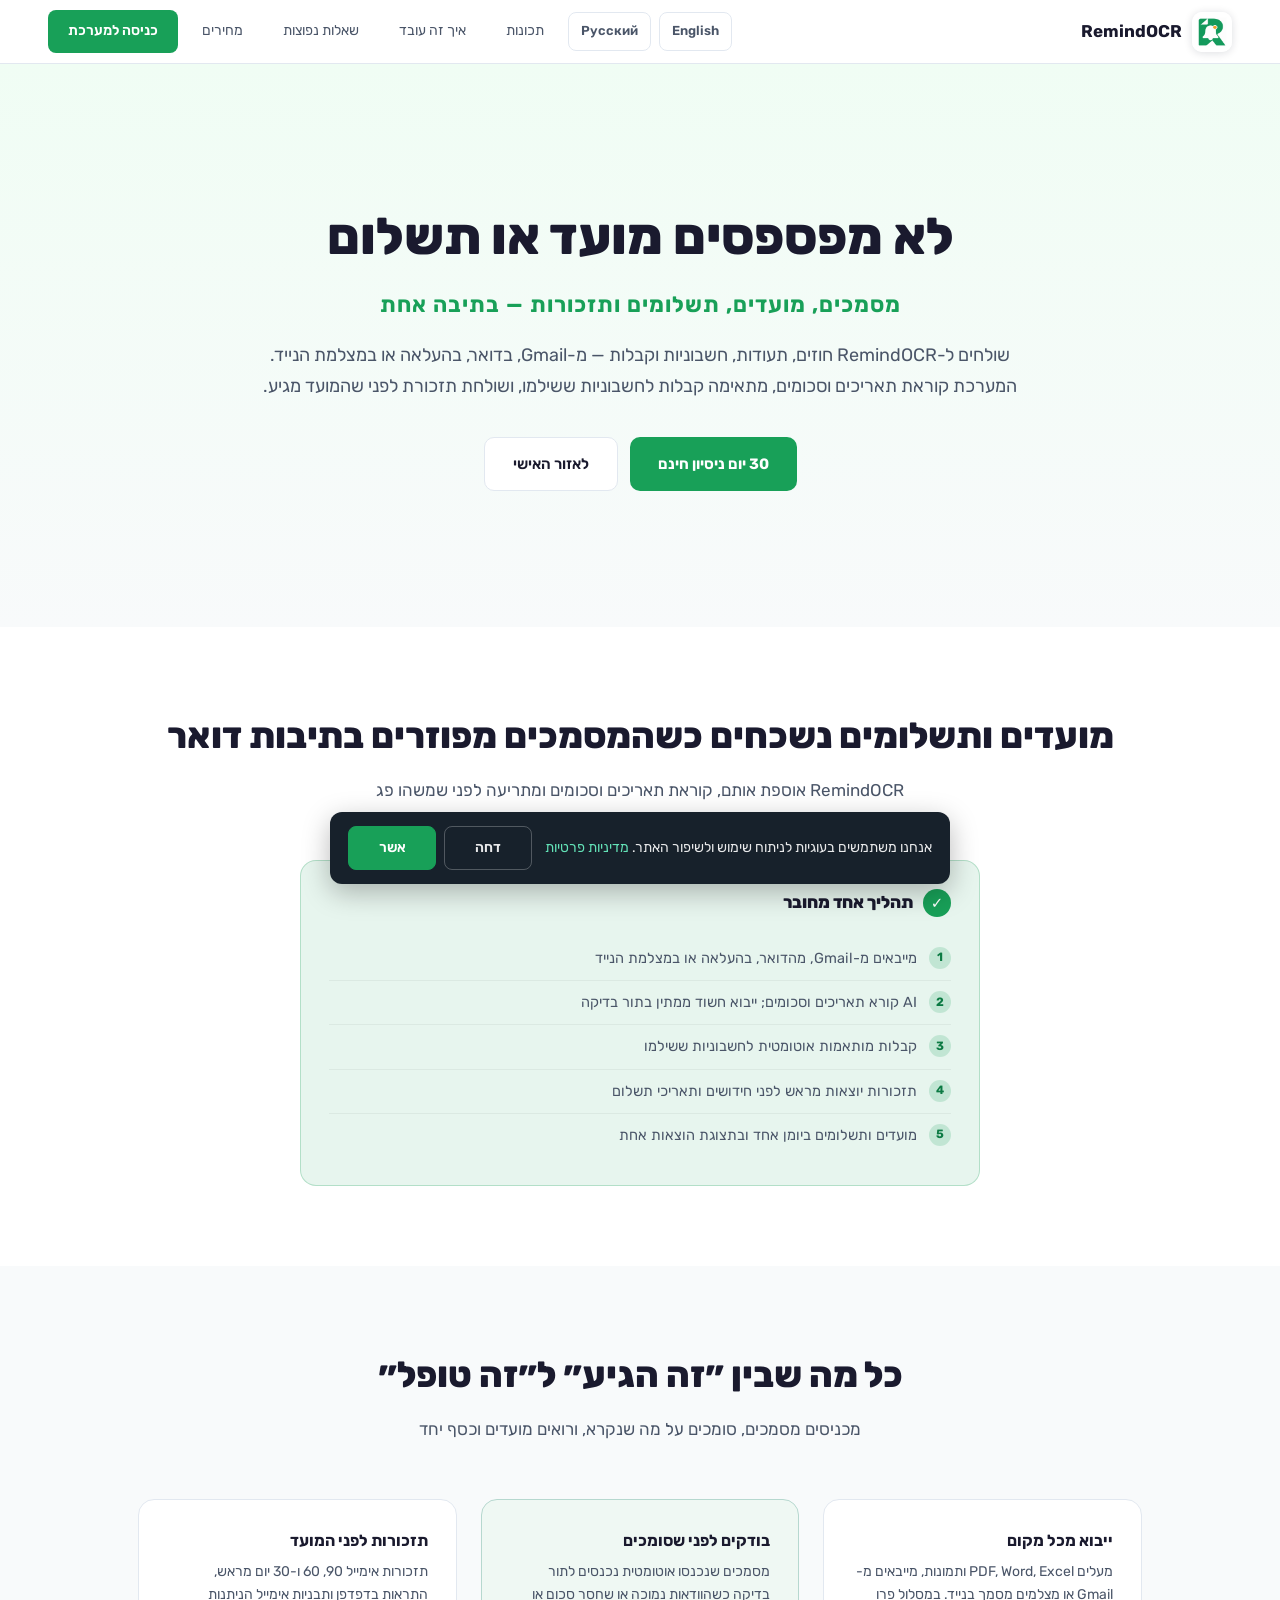
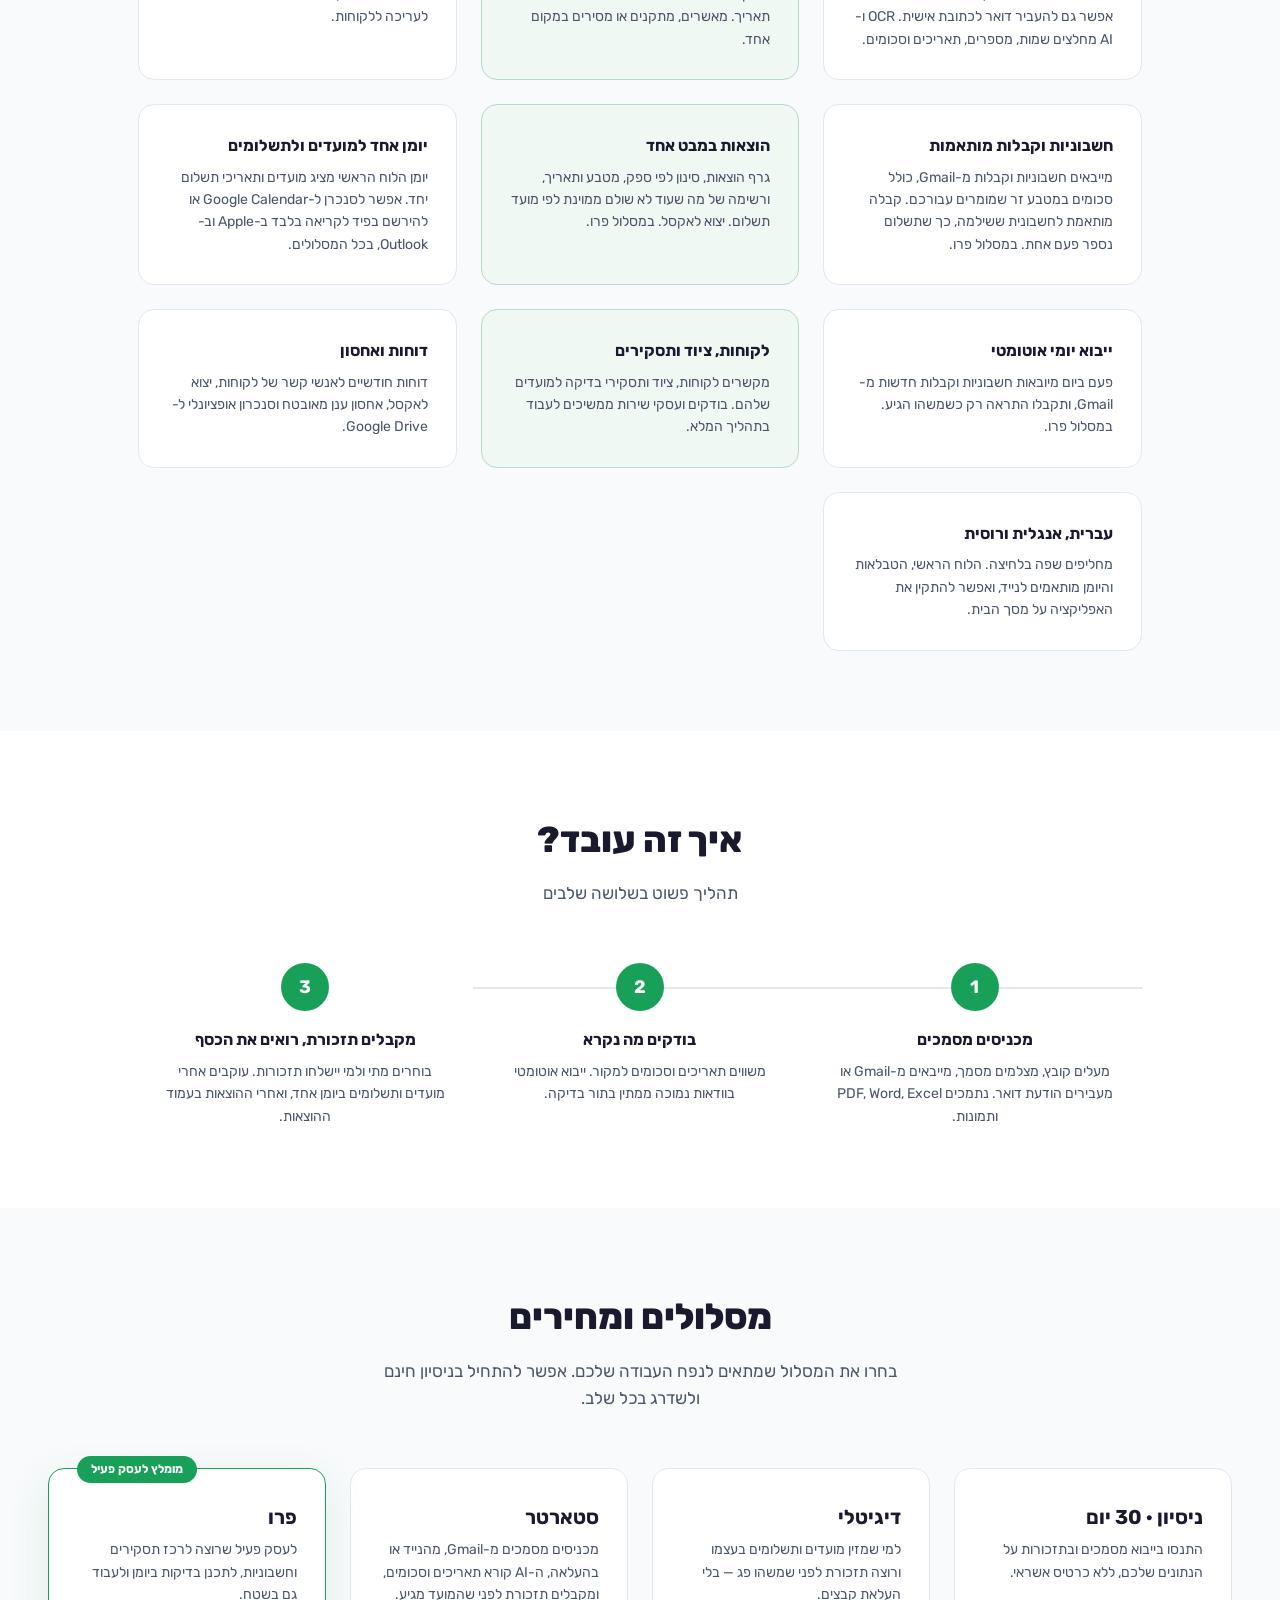
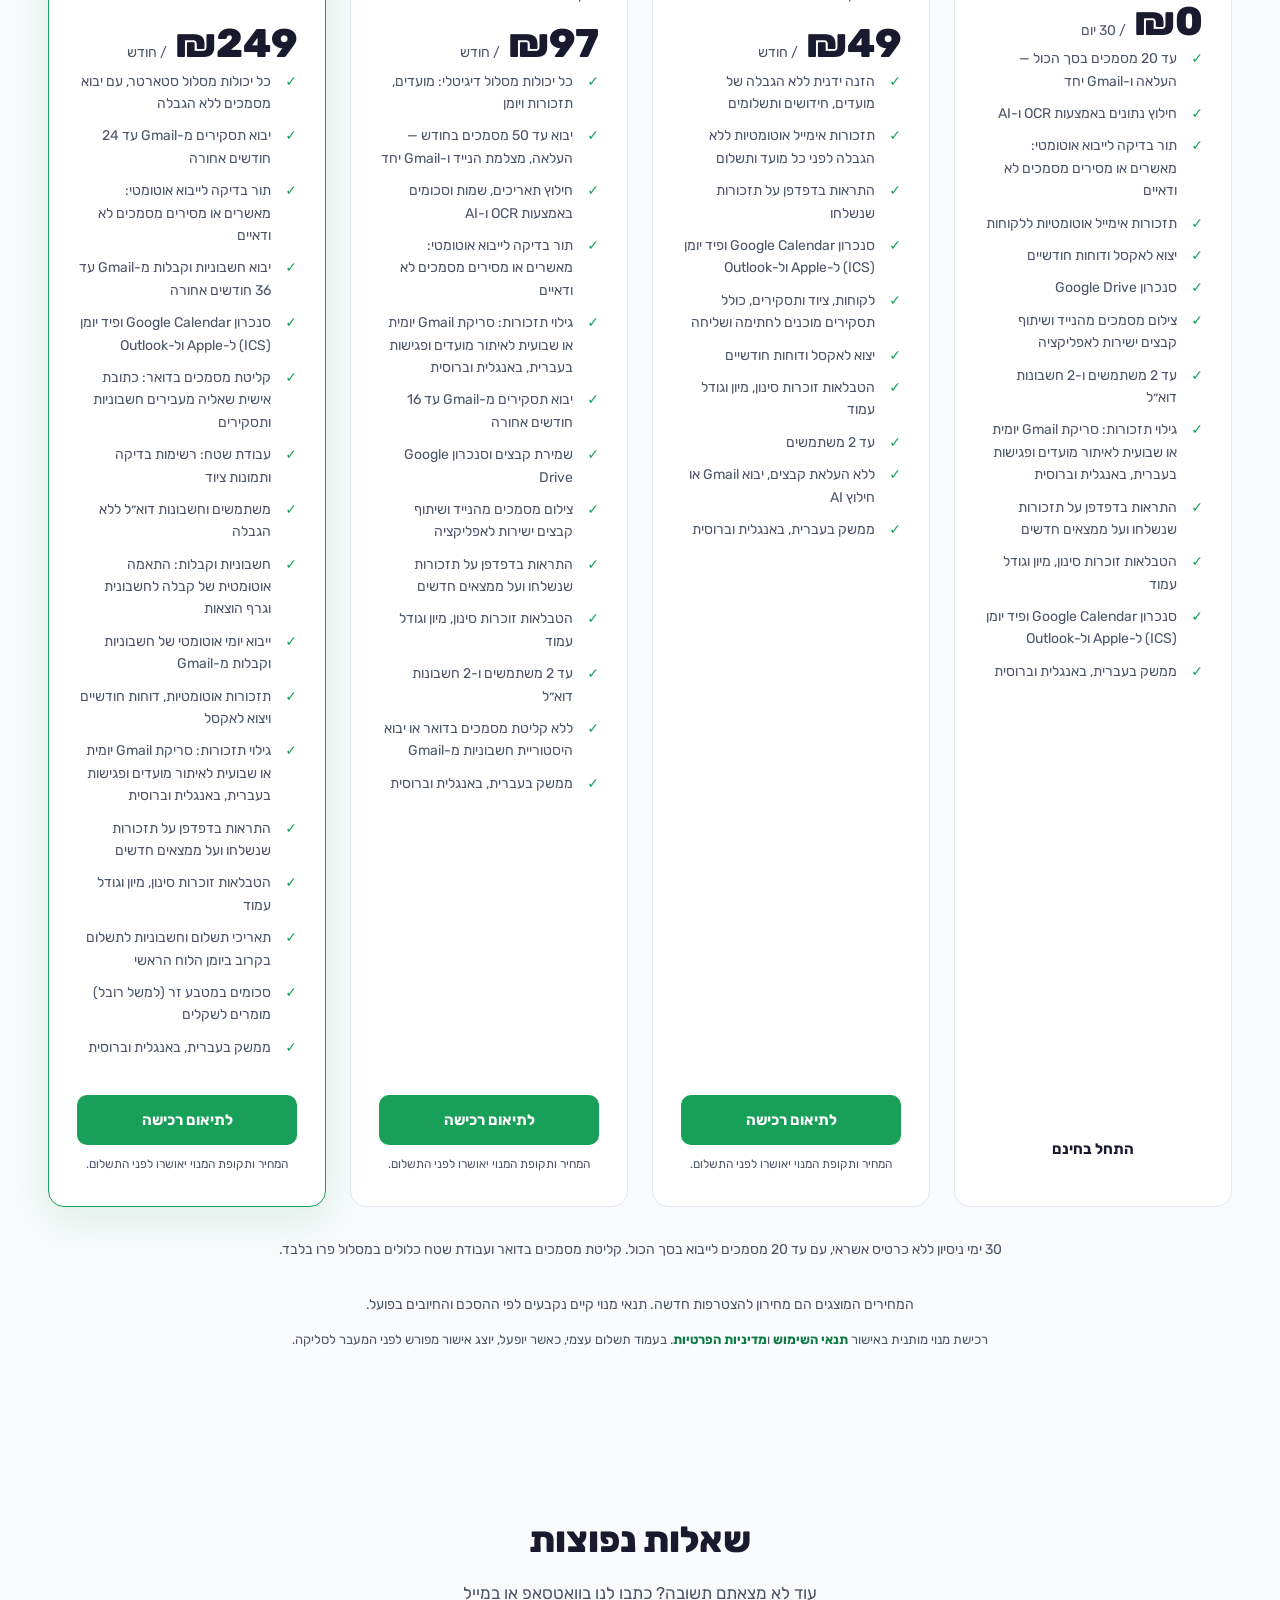
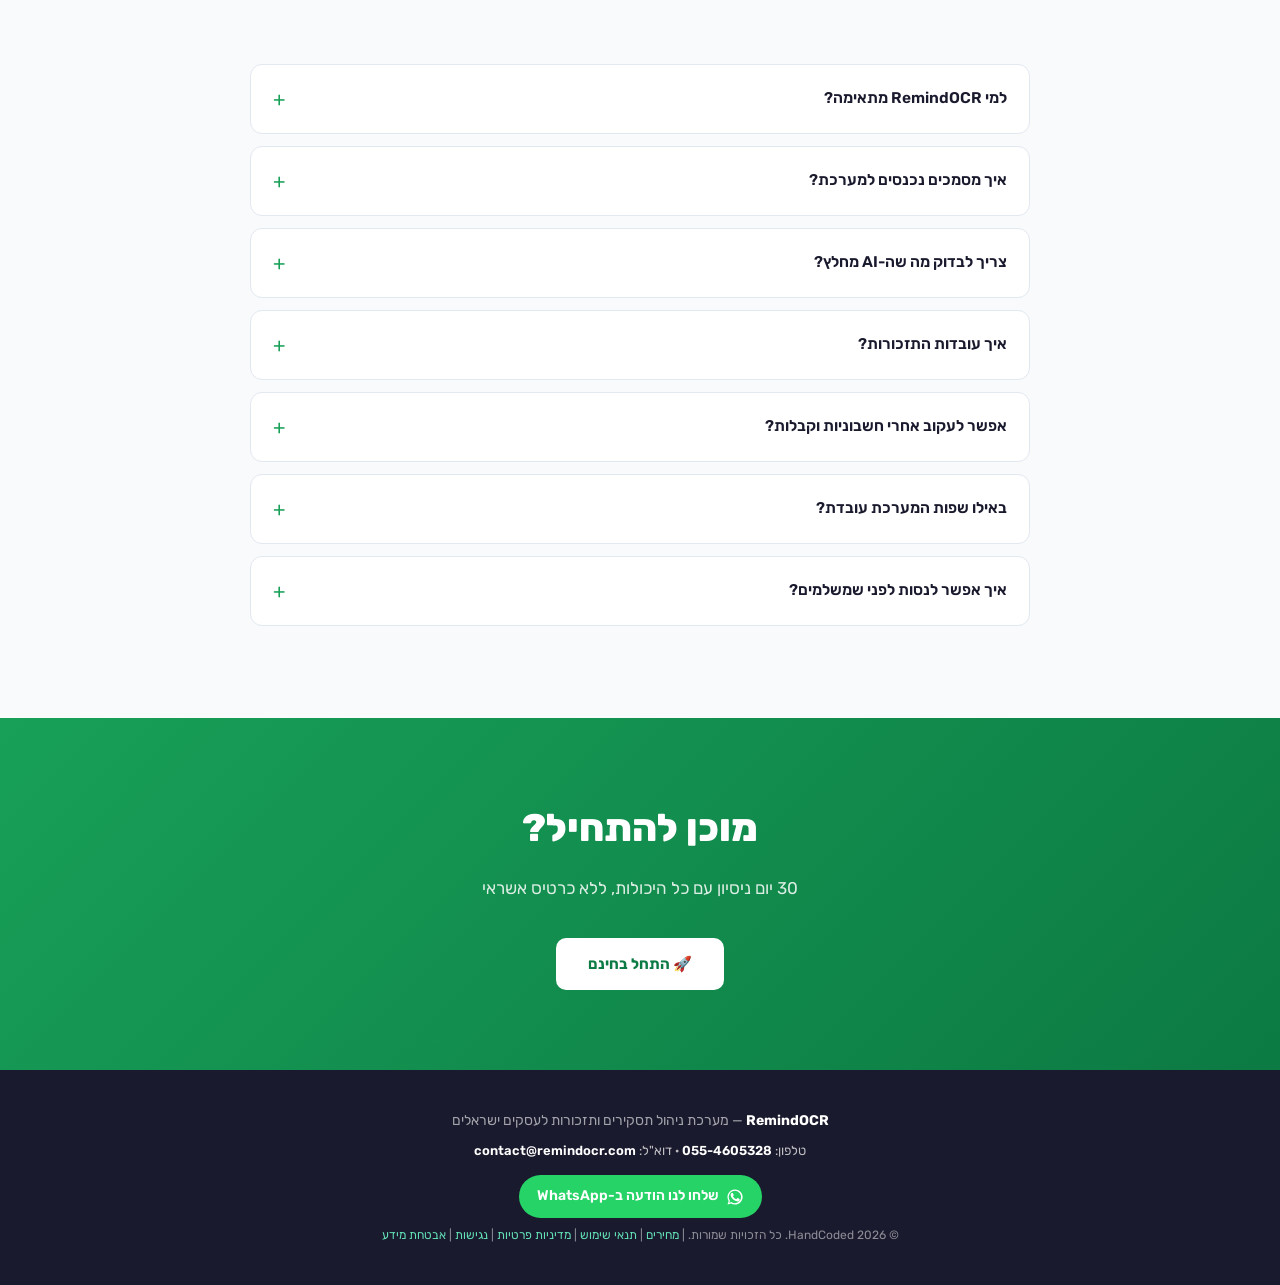
==== index.html @ e2f776ff "Sync pricing catalog and update Digital/Starter tier copy Co-Authored-By: Claude Sonnet 4.6 <noreply" ====
<!DOCTYPE html>
<html lang="he" dir="rtl">
<head>
  <!-- Google tag (gtag.js) — skipped on localhost/local previews -->
  <script>
    if (!["localhost", "127.0.0.1"].includes(window.location.hostname)) {
      var gaScript = document.createElement("script");
      gaScript.async = true;
      gaScript.src = "https://www.googletagmanager.com/gtag/js?id=G-CV5TGV9V2X";
      document.head.appendChild(gaScript);

      window.dataLayer = window.dataLayer || [];
      function gtag(){dataLayer.push(arguments);}
      // Consent Mode v2: deny until the visitor chooses. wait_for_update holds the
      // first hits briefly so a stored "granted" is applied before anything sends.
      gtag('consent', 'default', {
        'ad_user_data': 'denied',
        'ad_personalization': 'denied',
        'ad_storage': 'denied',
        'analytics_storage': 'denied',
        'wait_for_update': 500
      });
      try {
        if (localStorage.getItem('ga_consent') === 'granted') {
          gtag('consent', 'update', {
            'ad_user_data': 'granted',
            'ad_personalization': 'granted',
            'ad_storage': 'granted',
            'analytics_storage': 'granted'
          });
        }
      } catch (e) {}
      gtag('js', new Date());
      gtag('config', 'G-CV5TGV9V2X');
    }
  </script>

  <meta charset="UTF-8" />
  <meta name="viewport" content="width=device-width, initial-scale=1.0" />
  <title>לא מפספסים מועד או תשלום | RemindOCR</title>
  <meta name="description" content="חוזים, תעודות, חשבוניות וקבלות בתיבה אחת. RemindOCR קוראת תאריכים וסכומים, מתאימה קבלות לחשבוניות ושולחת תזכורת לפני שמשהו פג. 30 יום ניסיון חינם." />
  <link rel="canonical" href="https://remindocr.com/" />
  <link rel="alternate" hreflang="he" href="https://remindocr.com/" />
  <link rel="alternate" hreflang="en" href="https://remindocr.com/en" />
  <link rel="alternate" hreflang="ru" href="https://remindocr.com/ru" />
  <link rel="alternate" hreflang="x-default" href="https://remindocr.com/" />
  <meta property="og:locale:alternate" content="en_US" />
  <meta name="theme-color" content="#18a058" />
  <!-- Same icon set the app serves, so the tab icon does not change between
       the marketing site and the app. -->
  <link rel="icon" type="image/png" sizes="32x32" href="favicon-32-v2.png" />
  <link rel="icon" type="image/png" sizes="192x192" href="icon-192-v2.png" />
  <link rel="icon" type="image/png" sizes="512x512" href="icon-512-v2.png" />
  <link rel="icon" type="image/svg+xml" href="favicon-v2.svg" />
  <link rel="apple-touch-icon" href="apple-touch-icon-v2.png" />
  <meta property="fb:app_id" content="935630732930743" />
  <meta property="og:type" content="website" />
  <meta property="og:site_name" content="RemindOCR" />
  <meta property="og:locale" content="he_IL" />
  <meta property="og:url" content="https://remindocr.com/" />
  <meta property="og:title" content="לא מפספסים מועד או תשלום | RemindOCR" />
  <meta property="og:description" content="לא מפספסים מועד או תשלום. מייבאים מסמכים מ-Gmail, מהדואר או מהנייד, בודקים מה נקרא, ומקבלים תזכורת מראש." />
  <meta property="og:image" content="https://remindocr.com/og-image.png" />
  <meta name="twitter:card" content="summary_large_image" />
  <meta name="twitter:description" content="לא מפספסים מועד או תשלום. מייבאים מסמכים מ-Gmail, מהדואר או מהנייד, בודקים מה נקרא, ומקבלים תזכורת מראש." />
  <meta name="twitter:image" content="https://remindocr.com/og-image.png" />
  <link rel="preconnect" href="https://fonts.googleapis.com" />
  <link href="https://fonts.googleapis.com/css2?family=Rubik:wght@400;500;600;700;800&display=swap" rel="stylesheet" />
  <style>
    *, *::before, *::after { box-sizing: border-box; margin: 0; padding: 0; }

    :root {
      --brand: #18a058;
      --brand-dark: #0c7a43;
      --brand-light: rgba(24,160,88,0.1);
      --text: #1a1a2e;
      --text-2: #4a5568;
      --bg: #f8fafb;
      --white: #ffffff;
      --border: #e2e8f0;
      --radius: 16px;
    }

    html { scroll-behavior: smooth; }

    body {
      font-family: 'Rubik', system-ui, sans-serif;
      background: var(--bg);
      color: var(--text);
      line-height: 1.6;
      overflow-x: hidden;
    }

    /* ── NAV ─────────────────────────────── */
    nav {
      position: sticky;
      top: 0;
      z-index: 100;
      background: rgba(255,255,255,0.9);
      backdrop-filter: blur(12px);
      border-bottom: 1px solid var(--border);
      padding: 0 48px;
      height: 64px;
      display: flex;
      align-items: center;
      justify-content: space-between;
    }

    .nav-brand {
      display: flex;
      align-items: center;
      gap: 10px;
      text-decoration: none;
    }
    .nav-brand__icon {
      width: 36px;
      height: 36px;
      border-radius: 10px;
      background: linear-gradient(135deg, var(--brand), var(--brand-dark));
      display: flex;
      align-items: center;
      justify-content: center;
      color: #fff;
    }
    .nav-brand__icon svg {
      width: 22px;
      height: 22px;
      fill: none;
      stroke: currentColor;
      stroke-width: 32;
      stroke-linecap: round;
      stroke-linejoin: round;
    }
    .nav-brand__text {
      font-weight: 700;
      font-size: 17px;
      color: var(--text);
    }
    .nav-brand__logo {
      width: 40px;
      height: 40px;
      border-radius: 10px;
      object-fit: cover;
      box-shadow: 0 1px 8px rgba(15, 23, 42, 0.14);
    }
    .nav-brand picture {
      display: flex;
    }

    .nav-links {
      display: flex;
      align-items: center;
      gap: 8px;
    }
    .nav-links a {
      padding: 8px 16px;
      border-radius: 8px;
      font-size: 14px;
      color: var(--text-2);
      text-decoration: none;
      transition: background 0.15s, color 0.15s;
    }
    .nav-links a:hover { background: var(--brand-light); color: var(--brand); }
    .nav-cta {
      background: var(--brand) !important;
      color: #fff !important;
      font-weight: 600 !important;
      padding: 10px 20px !important;
    }
    .nav-cta:hover { background: var(--brand-dark) !important; }

    .nav-lang {
      padding: 8px 12px !important;
      font-size: 13px !important;
      font-weight: 600;
      border: 1px solid var(--border);
      background: transparent !important;
      color: var(--text-2) !important;
    }
    .nav-lang:hover {
      background: var(--brand-light) !important;
      color: var(--brand) !important;
    }


    /* ── HERO ─────────────────────────────── */
    .hero {
      max-width: 1300px;
      margin: 0 auto;
      padding: 84px 48px 76px;
      display: grid;
      grid-template-columns: minmax(0, 760px);
      justify-content: center;
      text-align: center;
      align-items: center;
    }

    .hero-badge {
      display: inline-flex;
      align-items: center;
      gap: 6px;
      background: var(--brand-light);
      color: var(--brand);
      border: 1px solid rgba(24,160,88,0.2);
      border-radius: 999px;
      padding: 6px 14px;
      font-size: 13px;
      font-weight: 600;
      margin-bottom: 20px;
    }

    .hero h1 {
      font-size: clamp(32px, 4vw, 52px);
      font-weight: 800;
      line-height: 1.15;
      color: var(--text);
      margin-bottom: 20px;
    }
    .hero h1 span { color: var(--brand); }

    .hero-desc {
      font-size: 18px;
      color: var(--text-2);
      margin-bottom: 36px;
      line-height: 1.7;
    }

    .hero-tagline {
      font-size: 22px;
      font-weight: 700;
      letter-spacing: 1px;
      color: var(--brand, #16a06a);
      margin: 0 0 18px;
    }

    .hero-actions {
      justify-content: center;
      display: flex;
      gap: 12px;
      flex-wrap: wrap;
    }

    .btn-primary {
      display: inline-flex;
      align-items: center;
      gap: 8px;
      background: var(--brand);
      color: #fff;
      font-weight: 700;
      font-size: 15px;
      padding: 14px 28px;
      border-radius: 10px;
      text-decoration: none;
      transition: background 0.15s, transform 0.15s;
    }
    .btn-primary:hover { background: var(--brand-dark); transform: translateY(-1px); }

    .btn-secondary {
      display: inline-flex;
      align-items: center;
      gap: 8px;
      background: var(--white);
      color: var(--text);
      font-weight: 600;
      font-size: 15px;
      padding: 14px 28px;
      border-radius: 10px;
      text-decoration: none;
      border: 1px solid var(--border);
      transition: background 0.15s, transform 0.15s;
    }
    .btn-secondary:hover { background: var(--bg); transform: translateY(-1px); }

    /* Hero visual */
    .hero-visual {
      background: var(--white);
      border: 1px solid var(--border);
      border-radius: var(--radius);
      overflow: hidden;
      box-shadow: 0 20px 60px rgba(0,0,0,0.08);
      display: block;
      width: 100%;
      max-width: 100%;
      height: auto;
    }
    .hero-visual__bar {
      background: linear-gradient(135deg, var(--brand), var(--brand-dark));
      padding: 16px 20px;
      display: flex;
      align-items: center;
      gap: 12px;
    }
    .hero-visual__dots { display: flex; gap: 6px; }
    .hero-visual__dot {
      width: 10px; height: 10px;
      border-radius: 50%;
      background: rgba(255,255,255,0.4);
    }
    .hero-visual__dot:first-child { background: rgba(255,255,255,0.8); }
    .hero-visual__title { color: rgba(255,255,255,0.9); font-size: 13px; font-weight: 600; }

    .hero-visual__body { padding: 20px; display: flex; flex-direction: column; gap: 12px; }
    .mock-card {
      background: var(--bg);
      border: 1px solid var(--border);
      border-radius: 10px;
      padding: 14px 16px;
      display: flex;
      align-items: center;
      justify-content: space-between;
    }
    .mock-card__left { display: flex; flex-direction: column; gap: 4px; }
    .mock-card__title { font-weight: 600; font-size: 13px; color: var(--text); }
    .mock-card__sub { font-size: 12px; color: var(--text-2); }
    .mock-badge {
      font-size: 11px;
      font-weight: 600;
      padding: 4px 10px;
      border-radius: 999px;
    }
    .mock-badge--green { background: rgba(24,160,88,0.12); color: var(--brand); }
    .mock-badge--yellow { background: rgba(234,179,8,0.12); color: #b45309; }
    .mock-badge--red { background: rgba(239,68,68,0.12); color: #dc2626; }

    /* ── STATS ─────────────────────────────── */
    .stats {
      background: var(--white);
      border-top: 1px solid var(--border);
      border-bottom: 1px solid var(--border);
      padding: 48px;
    }
    .stats-inner {
      max-width: 1100px;
      margin: 0 auto;
      display: grid;
      grid-template-columns: repeat(4, 1fr);
      gap: 32px;
      text-align: center;
    }
    .stat-num {
      font-size: 42px;
      font-weight: 800;
      color: var(--brand);
      line-height: 1;
      margin-bottom: 6px;
    }
    .stat-label {
      font-size: 14px;
      color: var(--text-2);
      font-weight: 500;
    }

    /* ── FEATURES ─────────────────────────────── */
    section { max-width: 1100px; margin: 0 auto; padding: 80px 48px; }

    .section-header {
      text-align: center;
      margin-bottom: 56px;
    }
    .section-header h2 {
      font-size: clamp(24px, 3vw, 36px);
      font-weight: 800;
      margin-bottom: 12px;
    }
    .section-header p {
      font-size: 17px;
      color: var(--text-2);
      max-width: 540px;
      margin: 0 auto;
    }

    .features-grid {
      display: grid;
      grid-template-columns: repeat(3, 1fr);
      gap: 24px;
    }
    .feature-card {
      background: var(--white);
      border: 1px solid var(--border);
      border-radius: var(--radius);
      padding: 28px;
      transition: box-shadow 0.2s, transform 0.2s;
    }
    .feature-card:hover {
      box-shadow: 0 8px 32px rgba(0,0,0,0.07);
      transform: translateY(-2px);
    }
    .feature-card--accent {
      border-color: color-mix(in srgb, var(--brand, #16a06a) 22%, var(--border));
      background: color-mix(in srgb, var(--brand, #16a06a) 7%, var(--white));
    }
    .feature-icon {
      width: 48px;
      height: 48px;
      background: var(--brand-light);
      border-radius: 12px;
      display: flex;
      align-items: center;
      justify-content: center;
      font-size: 22px;
      margin-bottom: 16px;
    }
    .feature-card h3 {
      font-size: 16px;
      font-weight: 700;
      margin-bottom: 8px;
    }
    .feature-card p {
      font-size: 14px;
      color: var(--text-2);
      line-height: 1.6;
    }

    /* ── HOW IT WORKS ─────────────────────────────── */
    .how-bg { background: var(--white); }
    .steps {
      display: flex;
      gap: 0;
      align-items: flex-start;
    }
    .step {
      flex: 1;
      text-align: center;
      padding: 0 24px;
      position: relative;
    }
    .step:not(:last-child)::after {
      content: '';
      position: absolute;
      top: 24px;
      left: 0;
      width: 100%;
      height: 2px;
      background: var(--border);
      z-index: 0;
    }
    .step__num {
      position: relative;
      z-index: 1;
      width: 48px;
      height: 48px;
      border-radius: 50%;
      background: var(--brand);
      color: #fff;
      font-weight: 700;
      font-size: 18px;
      display: flex;
      align-items: center;
      justify-content: center;
      margin: 0 auto 16px;
    }
    .step h3 { font-size: 16px; font-weight: 700; margin-bottom: 8px; }
    .step p { font-size: 14px; color: var(--text-2); }

    /* ── BEFORE / AFTER ─────────────────────────────── */
    .compare-bg { background: var(--white); }
    .compare {
      display: grid;
      grid-template-columns: minmax(0, 680px);
      justify-content: center;
      gap: 24px;
    }
    .compare-col {
      border-radius: var(--radius);
      border: 1px solid var(--border);
      padding: 28px;
    }
    .compare-col--good { background: var(--brand-light); border-color: rgba(24,160,88,0.25); }
    .compare-col__head {
      display: flex;
      align-items: center;
      gap: 10px;
      font-weight: 800;
      font-size: 17px;
      margin-bottom: 20px;
    }
    .compare-col__icon {
      width: 28px;
      height: 28px;
      border-radius: 50%;
      display: flex;
      align-items: center;
      justify-content: center;
      font-size: 15px;
      font-weight: 800;
      color: #fff;
      flex-shrink: 0;
    }
    .compare-col--good .compare-col__icon { background: var(--brand); }
    .compare-list { list-style: none; counter-reset: compare-step; }
    .compare-list li {
      counter-increment: compare-step;
      display: flex;
      gap: 12px;
      padding: 10px 0;
      font-size: 14.5px;
      color: var(--text-2);
      border-bottom: 1px solid rgba(0,0,0,0.05);
    }
    .compare-list li:last-child { border-bottom: none; }
    .compare-list li::before {
      content: counter(compare-step);
      flex-shrink: 0;
      width: 22px;
      height: 22px;
      border-radius: 50%;
      background: rgba(0,0,0,0.06);
      color: var(--text);
      font-size: 12px;
      font-weight: 700;
      display: flex;
      align-items: center;
      justify-content: center;
    }
    .compare-col--good .compare-list li::before { background: rgba(24,160,88,0.18); color: var(--brand-dark); }

    /* ── FAQ ─────────────────────────────── */
    .faq { max-width: 780px; margin: 0 auto; }
    .faq-item {
      border: 1px solid var(--border);
      border-radius: 12px;
      margin-bottom: 12px;
      background: var(--white);
      overflow: hidden;
    }
    .faq-item summary {
      cursor: pointer;
      list-style: none;
      padding: 18px 22px;
      font-weight: 600;
      font-size: 15.5px;
      display: flex;
      align-items: center;
      justify-content: space-between;
      gap: 12px;
    }
    .faq-item summary::-webkit-details-marker { display: none; }
    .faq-item summary::after {
      content: '+';
      font-size: 20px;
      font-weight: 400;
      color: var(--brand);
      flex-shrink: 0;
      transition: transform 0.2s;
    }
    .faq-item[open] summary::after { transform: rotate(45deg); }
    .faq-item p {
      padding: 0 22px 20px;
      font-size: 14.5px;
      color: var(--text-2);
      line-height: 1.7;
    }

    /* ── CTA ─────────────────────────────── */
    .cta-section {
      background: linear-gradient(135deg, var(--brand), var(--brand-dark));
      padding: 80px 48px;
      text-align: center;
    }
    .cta-section h2 {
      font-size: clamp(24px, 3vw, 40px);
      font-weight: 800;
      color: #fff;
      margin-bottom: 16px;
    }
    .cta-section p {
      font-size: 17px;
      color: rgba(255,255,255,0.85);
      margin-bottom: 36px;
    }
    .btn-white {
      display: inline-flex;
      align-items: center;
      gap: 8px;
      background: #fff;
      color: var(--brand-dark);
      font-weight: 700;
      font-size: 15px;
      padding: 14px 32px;
      border-radius: 10px;
      text-decoration: none;
      transition: transform 0.15s, box-shadow 0.15s;
    }
    .btn-white:hover { transform: translateY(-2px); box-shadow: 0 8px 24px rgba(0,0,0,0.15); }

    /* ── FOOTER ─────────────────────────────── */
    footer {
      background: var(--text);
      color: rgba(255,255,255,0.6);
      padding: 40px 48px;
      text-align: center;
      font-size: 14px;
    }
    footer strong { color: #fff; }

    footer .site-footer__contact {
      margin-top: 8px;
      color: rgba(255, 255, 255, 0.72);
      font-size: 13px;
    }

    footer .site-footer__contact a {
      color: #fff;
      text-decoration: none;
      font-weight: 600;
    }

    footer .site-footer__contact a:hover {
      color: #8fecd0;
      text-decoration: underline;
    }

    footer .site-footer__wa {
      display: inline-flex;
      align-items: center;
      gap: 8px;
      margin-top: 14px;
      padding: 10px 18px;
      border-radius: 999px;
      background: #25d366;
      color: #fff;
      font-size: 14px;
      font-weight: 600;
      text-decoration: none;
      transition: background 0.15s ease;
    }

    footer .site-footer__wa:hover { background: #1da851; }
    footer .site-footer__wa svg { width: 18px; height: 18px; fill: currentColor; flex: none; }
    footer .site-footer__legal {
      margin-top: 8px;
      font-size: 12px;
      color: rgba(255,255,255,0.5);
    }
    footer .site-footer__legal a {
      color: #63e2b7;
      text-decoration: none;
    }
    footer .site-footer__legal a:hover {
      color: #8fecd0;
      text-decoration: underline;
    }

    /* ── AUTH CARD ─────────────────────────────── */
    .auth-card {
      background: var(--white);
      border: 1px solid var(--border);
      border-radius: var(--radius);
      padding: 36px 32px 28px;
      box-shadow: 0 20px 60px rgba(0,0,0,0.08);
      width: 100%;
      max-width: 400px;
    }

    .auth-tabs {
      display: flex;
      border-bottom: 2px solid var(--border);
      margin-bottom: 24px;
      gap: 0;
    }
    .auth-tab {
      flex: 1;
      background: none;
      border: none;
      padding: 10px 0;
      font-family: inherit;
      font-size: 15px;
      font-weight: 600;
      color: var(--text-2);
      cursor: pointer;
      position: relative;
      transition: color 0.15s;
    }
    .auth-tab::after {
      content: '';
      position: absolute;
      bottom: -2px;
      right: 0;
      left: 0;
      height: 2px;
      background: var(--brand);
      transform: scaleX(0);
      transition: transform 0.2s;
    }
    .auth-tab.active { color: var(--brand); }
    .auth-tab.active::after { transform: scaleX(1); }

    .auth-pane { display: none; }
    .auth-pane.active { display: block; }

    .auth-field { margin-bottom: 14px; }
    .auth-field label {
      display: block;
      font-size: 13px;
      font-weight: 600;
      color: var(--text-2);
      margin-bottom: 6px;
    }
    .auth-field input {
      width: 100%;
      padding: 10px 14px;
      border: 1px solid var(--border);
      border-radius: 8px;
      font-family: inherit;
      font-size: 14px;
      color: var(--text);
      background: var(--bg);
      transition: border-color 0.15s;
      outline: none;
    }
    .auth-field input:focus { border-color: var(--brand); background: var(--white); }

    .auth-btn {
      width: 100%;
      margin-top: 6px;
      padding: 12px;
      background: var(--brand);
      color: #fff;
      font-family: inherit;
      font-size: 15px;
      font-weight: 700;
      border: none;
      border-radius: 8px;
      cursor: pointer;
      transition: background 0.15s;
    }
    .auth-btn:hover { background: var(--brand-dark); }
    .auth-btn:disabled { opacity: 0.6; cursor: not-allowed; }

    .auth-msg {
      margin-top: 12px;
      padding: 10px 14px;
      border-radius: 8px;
      font-size: 13px;
      display: none;
    }
    .auth-msg.success { background: rgba(24,160,88,0.1); color: var(--brand); display: block; }
    .auth-msg.error { background: rgba(239,68,68,0.1); color: #dc2626; display: block; }

    .auth-hint {
      margin-top: 10px;
      font-size: 12px;
      color: var(--text-2);
      text-align: center;
    }

    /* ── RESPONSIVE ─────────────────────────────── */
    @media (max-width: 768px) {
      nav {
        height: auto;
        min-height: 58px;
        padding: 10px 16px;
        gap: 12px;
      }
      .nav-brand__text { font-size: 15px; }
      .nav-brand__icon,
      .nav-brand__logo {
        width: 34px;
        height: 34px;
      }
      .nav-links { gap: 0; }
      .nav-links a:not(.nav-cta):not(.nav-lang) { display: none; }
      .nav-links,
      .nav-brand {
        min-width: 0;
      }
      .nav-cta {
        padding: 9px 14px !important;
        font-size: 13px !important;
        white-space: nowrap;
      }
      .hero {
        grid-template-columns: 1fr;
        padding: 44px 20px 40px;
        gap: 28px;
        text-align: center;
      }
      .hero-badge { margin-bottom: 16px; }
      .hero h1 { margin-bottom: 16px; }
      .hero-desc {
        font-size: 16px;
        margin-bottom: 28px;
      }
      .hero-actions {
        flex-direction: column;
        align-items: stretch;
      }
      .btn-primary,
      .btn-secondary,
      .btn-white {
        justify-content: center;
        width: 100%;
        max-width: 360px;
        margin-inline: auto;
      }
      .hero-visual { display: none; }
      .auth-card { max-width: 100%; }
      .stats { padding: 36px 20px; }
      .stats-inner {
        grid-template-columns: repeat(2, minmax(0, 1fr));
        gap: 24px 16px;
        padding: 0;
      }
      .stat-num { font-size: 34px; }
      section { padding: 48px 20px; }
      .section-header { margin-bottom: 32px; }
      .features-grid { grid-template-columns: 1fr; }
      .feature-card { padding: 22px; }
      .steps {
        align-items: center;
        flex-direction: column;
        gap: 30px;
      }
      .step {
        max-width: 420px;
        padding: 0;
        width: 100%;
      }
      .step::after { display: none; }
      .step__num { margin-bottom: 14px; }
      .step h3 { margin-bottom: 8px; }
      .step p {
        margin: 0 auto;
        max-width: 340px;
      }
      .cta-section { padding: 48px 20px; }
      footer { padding: 32px 20px; }
      .compare { grid-template-columns: 1fr; }
    }

    @media (max-width: 420px) {
      nav {
        display: grid;
        grid-template-columns: 1fr auto;
        padding-inline: 12px;
      }
      .nav-brand { gap: 8px; }
      .nav-brand__text { font-size: 14px; }
      .nav-cta {
        padding: 8px 10px !important;
        font-size: 12px !important;
      }
      .hero { padding: 36px 16px 34px; }
      .hero h1 { font-size: 30px; }
      .hero-desc { font-size: 15px; }
      .stats-inner { grid-template-columns: 1fr; }
      section { padding: 42px 16px; }
    }
  </style>
  <style>
.plans-grid {
    display: grid;
    grid-template-columns: repeat(auto-fit, minmax(230px, 1fr));
    gap: 24px;
    align-items: start;
}

.plan--soon .plan__ctas {
    display: none;
}

.plan__cta--wa {
    display: flex;
    align-items: center;
    justify-content: center;
    gap: 8px;
    background: #25d366;
    color: #fff;
}

.plan__cta--wa:hover {
    background: #1da851;
}

.plan__cta--wa svg {
    width: 18px;
    height: 18px;
    fill: currentColor;
    flex: none;
}

.plan__soon-note {
    margin: 10px 0 0;
    text-align: center;
    font-size: 12px;
    color: var(--text-2);
}

.plan {
    background: var(--white);
    border: 1px solid var(--border);
    border-radius: var(--radius);
    padding: 32px 28px;
    display: flex;
    flex-direction: column;
    height: 100%;
}

.plan--highlighted {
    border-color: var(--brand);
    box-shadow: 0 12px 40px rgba(24, 160, 88, 0.12);
    position: relative;
}

.plan__badge {
    position: absolute;
    top: -13px;
    inset-inline-end: 28px;
    background: var(--brand);
    color: #fff;
    font-size: 12px;
    font-weight: 700;
    padding: 4px 14px;
    border-radius: 999px;
}

.plan__name {
    font-size: 20px;
    font-weight: 700;
    margin-bottom: 6px;
}

.plan__blurb {
    color: var(--text-2);
    font-size: 14px;
    min-height: 44px;
    margin-bottom: 18px;
}

.plan__price {
    display: flex;
    flex-wrap: wrap;
    align-items: baseline;
    gap: 8px;
    margin-bottom: 6px;
}

.plan__price strong {
    font-size: 40px;
    font-weight: 800;
    line-height: 1;
}

.plan__price-old {
    color: var(--text-2);
    text-decoration: line-through;
    font-size: 17px;
    opacity: 0.75;
}

.plan__price-period {
    color: var(--text-2);
    font-size: 14px;
}

.plan__price-year {
    margin: 0 0 6px;
    color: var(--text-2);
    font-size: 13px;
    font-weight: 500;
}

.plan__vat {
    margin: 0 0 18px;
    color: var(--text-2);
    font-size: 12px;
    opacity: 0.8;
}

.plan__ctas {
    display: flex;
    flex-direction: column;
    border: 1px solid var(--border);
    border-radius: 12px;
    overflow: hidden;
}

.plan__ctas--accent {
    border-color: var(--brand);
}

.plan__cta-note {
    display: block;
    font-size: 12px;
    font-weight: 500;
    opacity: 0.85;
    margin-top: 2px;
}

.plan__cta-save {
    display: inline-block;
    margin-inline-start: 6px;
    padding: 2px 8px;
    border-radius: 999px;
    background: rgba(255, 255, 255, 0.22);
    font-size: 11px;
    font-weight: 700;
    vertical-align: middle;
}

.plan__cta--ghost .plan__cta-save {
    background: var(--brand-light);
    color: var(--brand-dark);
}

.plan__features {
    list-style: none;
    margin-bottom: 26px;
    flex: 1;
}

.plan__features li {
    position: relative;
    padding-inline-start: 26px;
    margin-bottom: 10px;
    font-size: 14px;
    color: var(--text-2);
}

.plan__features li::before {
    content: "✓";
    position: absolute;
    inset-inline-start: 0;
    color: var(--brand);
    font-weight: 700;
}

.plan__features li.plan__feature--struck {
    text-decoration: line-through;
    text-decoration-thickness: 2px;
    color: var(--text-2);
    opacity: 0.65;
}

.plan__cta {
    display: block;
    text-align: center;
    padding: 13px 20px;
    border-radius: 10px;
    font-weight: 700;
    font-size: 15px;
    text-decoration: none;
    transition: background 0.15s, transform 0.15s;
}

.plan__cta--primary {
    background: var(--brand);
    color: #fff;
}

.plan__cta--primary:hover {
    background: var(--brand-dark);
}

.plan__cta--ghost {
    background: var(--white);
    color: var(--text);
}

.plan__cta--ghost:hover {
    background: var(--bg);
    color: var(--brand-dark);
}

.plan__ctas .plan__cta {
    border-radius: 0;
}

.plan__ctas .plan__cta + .plan__cta {
    border-top: 1px solid var(--border);
    font-size: 14px;
    font-weight: 600;
    padding: 11px 20px;
}

.plan__additional {
    font-size: 12px;
    font-weight: 700;
    margin-bottom: 0.5rem;
    color: var(--brand-dark);
}

.plans-note {
    margin-top: 32px;
    text-align: center;
    color: var(--text-2);
    font-size: 14px;
}

.plans-legal-note {
    max-width: 780px;
    margin: 14px auto 0;
    text-align: center;
    color: var(--text-2);
    font-size: 13px;
}

.plans-legal-note a {
    color: var(--brand-dark);
    font-weight: 700;
    text-decoration: none;
}

.plans-legal-note a:hover {
    text-decoration: underline;
}

#pricing {
    width: min(1320px, 100%);
    max-width: 1320px;
    scroll-margin-top: 80px;
}

@media (max-width: 1040px) {
    .plans-grid {
        grid-template-columns: repeat(2, minmax(0, 1fr));
    }
}

@media (max-width: 760px) {
    .plans-grid {
        grid-template-columns: minmax(0, 1fr);
    }
}
  </style>
</head>
<body>

<!-- NAV -->
<nav>
  <a class="nav-brand" href="/">
    <picture>
      <source media="(prefers-color-scheme: dark)" srcset="remindocr-logo-dark.png" />
      <img class="nav-brand__logo" src="remindocr-logo-light.png" alt="" />
    </picture>
    <span class="nav-brand__text">RemindOCR</span>
  </a>
  <div class="nav-links">
    <a class="nav-lang" href="/en" hreflang="en" lang="en">English</a>
    <a class="nav-lang" href="/ru" hreflang="ru" lang="ru">Русский</a>
    <a href="#features">תכונות</a>
    <a href="#how">איך זה עובד</a>
    <a href="#faq">שאלות נפוצות</a>
    <a href="#pricing">מחירים</a>
    <a class="nav-cta" href="https://app.remindocr.com/login">כניסה למערכת</a>
  </div>
</nav>

<!-- HERO -->
<div style="background: linear-gradient(180deg, #f0fdf4 0%, var(--bg) 100%); padding: 60px 0;">
  <div class="hero">
    <div class="hero-content">
      <h1>לא מפספסים מועד או תשלום</h1>
      <p class="hero-tagline">מסמכים, מועדים, תשלומים ותזכורות — בתיבה אחת</p>
      <p class="hero-desc">
        שולחים ל-RemindOCR חוזים, תעודות, חשבוניות וקבלות — מ-Gmail, בדואר, בהעלאה או במצלמת הנייד. המערכת קוראת תאריכים וסכומים, מתאימה קבלות לחשבוניות ששילמו, ושולחת תזכורת לפני שהמועד מגיע.
      </p>
      <div class="hero-actions">
        <a class="btn-primary" href="https://app.remindocr.com/login?tab=register">30 יום ניסיון חינם</a>
        <a class="btn-secondary" href="https://app.remindocr.com/login">לאזור האישי</a>
      </div>
    </div>
</div>
</div>

<!-- BEFORE / AFTER -->
<div class="compare-bg">
  <section id="compare">
    <div class="section-header">
      <h2>מועדים ותשלומים נשכחים כשהמסמכים מפוזרים בתיבות דואר</h2>
      <p>RemindOCR אוספת אותם, קוראת תאריכים וסכומים ומתריעה לפני שמשהו פג</p>
    </div>
    <div class="compare">
      <div class="compare-col compare-col--good">
        <div class="compare-col__head">
          <span class="compare-col__icon">✓</span>
          <span>תהליך אחד מחובר</span>
        </div>
        <ol class="compare-list">
<li>מייבאים מ-Gmail, מהדואר, בהעלאה או במצלמת הנייד</li>
<li>AI קורא תאריכים וסכומים; ייבוא חשוד ממתין בתור בדיקה</li>
<li>קבלות מותאמות אוטומטית לחשבוניות ששילמו</li>
<li>תזכורות יוצאות מראש לפני חידושים ותאריכי תשלום</li>
<li>מועדים ותשלומים ביומן אחד ובתצוגת הוצאות אחת</li>
</ol>
      </div>
    </div>
  </section>
</div>

<!-- FEATURES -->
<section id="features">
  <div class="section-header">
    <h2>כל מה שבין ״זה הגיע״ ל״זה טופל״</h2>
    <p>מכניסים מסמכים, סומכים על מה שנקרא, ורואים מועדים וכסף יחד</p>
  </div>
  <div class="features-grid">
<div class="feature-card"><h3>ייבוא מכל מקום</h3><p>מעלים PDF, Word, Excel ותמונות, מייבאים מ-Gmail או מצלמים מסמך בנייד. במסלול פרו אפשר גם להעביר דואר לכתובת אישית. OCR ו-AI מחלצים שמות, מספרים, תאריכים וסכומים.</p></div>
<div class="feature-card feature-card--accent"><h3>בודקים לפני שסומכים</h3><p>מסמכים שנכנסו אוטומטית נכנסים לתור בדיקה כשהוודאות נמוכה או שחסר סכום או תאריך. מאשרים, מתקנים או מסירים במקום אחד.</p></div>
<div class="feature-card"><h3>תזכורות לפני המועד</h3><p>תזכורות אימייל 90, 60 ו-30 יום מראש, התראות בדפדפן ותבניות אימייל הניתנות לעריכה ללקוחות.</p></div>
<div class="feature-card"><h3>חשבוניות וקבלות מותאמות</h3><p>מייבאים חשבוניות וקבלות מ-Gmail, כולל סכומים במטבע זר שמומרים עבורכם. קבלה מותאמת לחשבונית ששילמה, כך שתשלום נספר פעם אחת. במסלול פרו.</p></div>
<div class="feature-card feature-card--accent"><h3>הוצאות במבט אחד</h3><p>גרף הוצאות, סינון לפי ספק, מטבע ותאריך, ורשימה של מה שעוד לא שולם ממוינת לפי מועד תשלום. יצוא לאקסל. במסלול פרו.</p></div>
<div class="feature-card"><h3>יומן אחד למועדים ולתשלומים</h3><p>יומן הלוח הראשי מציג מועדים ותאריכי תשלום יחד. אפשר לסנכרן ל-Google Calendar או להירשם בפיד לקריאה בלבד ב-Apple וב-Outlook, בכל המסלולים.</p></div>
<div class="feature-card"><h3>ייבוא יומי אוטומטי</h3><p>פעם ביום מיובאות חשבוניות וקבלות חדשות מ-Gmail, ותקבלו התראה רק כשמשהו הגיע. במסלול פרו.</p></div>
<div class="feature-card feature-card--accent"><h3>לקוחות, ציוד ותסקירים</h3><p>מקשרים לקוחות, ציוד ותסקירי בדיקה למועדים שלהם. בודקים ועסקי שירות ממשיכים לעבוד בתהליך המלא.</p></div>
<div class="feature-card"><h3>דוחות ואחסון</h3><p>דוחות חודשיים לאנשי קשר של לקוחות, יצוא לאקסל, אחסון ענן מאובטח וסנכרון אופציונלי ל-Google Drive.</p></div>
<div class="feature-card"><h3>עברית, אנגלית ורוסית</h3><p>מחליפים שפה בלחיצה. הלוח הראשי, הטבלאות והיומן מותאמים לנייד, ואפשר להתקין את האפליקציה על מסך הבית.</p></div>
  </div>
</section>

<!-- HOW IT WORKS -->
<div class="how-bg">
  <section id="how" style="background: var(--white);">
    <div class="section-header">
      <h2>איך זה עובד?</h2>
      <p>תהליך פשוט בשלושה שלבים</p>
    </div>
    <div class="steps">
      <div class="step">
        <div class="step__num">1</div>
        <h3>מכניסים מסמכים</h3>
        <p>מעלים קובץ, מצלמים מסמך, מייבאים מ-Gmail או מעבירים הודעת דואר. נתמכים PDF, Word, Excel ותמונות.</p>
      </div>
      <div class="step">
        <div class="step__num">2</div>
        <h3>בודקים מה נקרא</h3>
        <p>משווים תאריכים וסכומים למקור. ייבוא אוטומטי בוודאות נמוכה ממתין בתור בדיקה.</p>
      </div>
      <div class="step">
        <div class="step__num">3</div>
        <h3>מקבלים תזכורת, רואים את הכסף</h3>
        <p>בוחרים מתי ולמי יישלחו תזכורות. עוקבים אחרי מועדים ותשלומים ביומן אחד, ואחרי ההוצאות בעמוד ההוצאות.</p>
      </div>
    </div>
  </section>
</div>

<!-- PRICING -->
<section aria-labelledby="pricing-title" id="pricing">
  <div class="section-header">
    <h2 id="pricing-title">מסלולים ומחירים</h2>
    <p>בחרו את המסלול שמתאים לנפח העבודה שלכם. אפשר להתחיל בניסיון חינם ולשדרג בכל שלב.</p>
  </div>
  <div data-pricing-catalog data-pricing-heading="h3">
    <!-- pricing:start -->
<div class="plans-grid"><article class="plan" data-plan="trial">

      <h3 class="plan__name">ניסיון · 30 יום</h3>
      <p class="plan__blurb">התנסו בייבוא מסמכים ובתזכורות על הנתונים שלכם, ללא כרטיס אשראי.</p>
      <div class="plan__price"><strong>₪0</strong><span class="plan__price-period">/ 30 יום</span></div>
      <ul class="plan__features"><li>עד 20 מסמכים בסך הכול — העלאה ו-Gmail יחד</li><li>חילוץ נתונים באמצעות OCR ו-AI</li><li>תור בדיקה לייבוא אוטומטי: מאשרים או מסירים מסמכים לא ודאיים</li><li>תזכורות אימייל אוטומטיות ללקוחות</li><li>יצוא לאקסל ודוחות חודשיים</li><li>סנכרון Google Drive</li><li>צילום מסמכים מהנייד ושיתוף קבצים ישירות לאפליקציה</li><li>עד 2 משתמשים ו-2 חשבונות דוא״ל</li><li>גילוי תזכורות: סריקת Gmail יומית או שבועית לאיתור מועדים ופגישות בעברית, באנגלית וברוסית</li><li>התראות בדפדפן על תזכורות שנשלחו ועל ממצאים חדשים</li><li>הטבלאות זוכרות סינון, מיון וגודל עמוד</li><li>סנכרון Google Calendar ופיד יומן (ICS) ל-Apple ול-Outlook</li><li>ממשק בעברית, באנגלית וברוסית</li></ul>
      <a class="plan__cta plan__cta--ghost" href="https://app.remindocr.com/login?tab=register">התחל בחינם</a>

    </article>
<article class="plan" data-plan="digital">

      <h3 class="plan__name">דיגיטלי</h3>
      <p class="plan__blurb">למי שמזין מועדים ותשלומים בעצמו ורוצה תזכורת לפני שמשהו פג — בלי העלאת קבצים.</p>
      <div class="plan__price"><strong>₪49</strong><span class="plan__price-period">/ חודש</span></div>
      <ul class="plan__features"><li>הזנה ידנית ללא הגבלה של מועדים, חידושים ותשלומים</li><li>תזכורות אימייל אוטומטיות ללא הגבלה לפני כל מועד ותשלום</li><li>התראות בדפדפן על תזכורות שנשלחו</li><li>סנכרון Google Calendar ופיד יומן (ICS) ל-Apple ול-Outlook</li><li>לקוחות, ציוד ותסקירים, כולל תסקירים מוכנים לחתימה ושליחה</li><li>יצוא לאקסל ודוחות חודשיים</li><li>הטבלאות זוכרות סינון, מיון וגודל עמוד</li><li>עד 2 משתמשים</li><li>ללא העלאת קבצים, יבוא Gmail או חילוץ AI</li><li>ממשק בעברית, באנגלית וברוסית</li></ul>
      <a class="plan__cta plan__cta--primary" href="https://wa.me/972554605328?text=%D7%A9%D7%9C%D7%95%D7%9D%2C%20%D7%90%D7%A0%D7%99%20%D7%9E%D7%A2%D7%95%D7%A0%D7%99%D7%99%D7%9F%20%D7%9C%D7%A8%D7%9B%D7%95%D7%A9%20%D7%90%D7%AA%20%D7%94%D7%9E%D7%A1%D7%9C%D7%95%D7%9C%20%D7%93%D7%99%D7%92%D7%99%D7%98%D7%9C%D7%99%20%D7%A9%D7%9C%20RemindOCR." target="_blank" rel="noopener noreferrer">לתיאום רכישה</a>
      <p class="plan__soon-note">המחיר ותקופת המנוי יאושרו לפני התשלום.</p>
    </article>
<article class="plan" data-plan="basic">

      <h3 class="plan__name">סטארטר</h3>
      <p class="plan__blurb">מכניסים מסמכים מ-Gmail, מהנייד או בהעלאה, ה-AI קורא תאריכים וסכומים, ומקבלים תזכורת לפני שהמועד מגיע.</p>
      <div class="plan__price"><strong>₪97</strong><span class="plan__price-period">/ חודש</span></div>
      <ul class="plan__features"><li>כל יכולות מסלול דיגיטלי: מועדים, תזכורות ויומן</li><li>יבוא עד 50 מסמכים בחודש — העלאה, מצלמת הנייד ו-Gmail יחד</li><li>חילוץ תאריכים, שמות וסכומים באמצעות OCR ו-AI</li><li>תור בדיקה לייבוא אוטומטי: מאשרים או מסירים מסמכים לא ודאיים</li><li>גילוי תזכורות: סריקת Gmail יומית או שבועית לאיתור מועדים ופגישות בעברית, באנגלית וברוסית</li><li>יבוא תסקירים מ-Gmail עד 16 חודשים אחורה</li><li>שמירת קבצים וסנכרון Google Drive</li><li>צילום מסמכים מהנייד ושיתוף קבצים ישירות לאפליקציה</li><li>התראות בדפדפן על תזכורות שנשלחו ועל ממצאים חדשים</li><li>הטבלאות זוכרות סינון, מיון וגודל עמוד</li><li>עד 2 משתמשים ו-2 חשבונות דוא״ל</li><li>ללא קליטת מסמכים בדואר או יבוא היסטוריית חשבוניות מ-Gmail</li><li>ממשק בעברית, באנגלית וברוסית</li></ul>
      <a class="plan__cta plan__cta--primary" href="https://wa.me/972554605328?text=%D7%A9%D7%9C%D7%95%D7%9D%2C%20%D7%90%D7%A0%D7%99%20%D7%9E%D7%A2%D7%95%D7%A0%D7%99%D7%99%D7%9F%20%D7%9C%D7%A8%D7%9B%D7%95%D7%A9%20%D7%90%D7%AA%20%D7%94%D7%9E%D7%A1%D7%9C%D7%95%D7%9C%20%D7%A1%D7%98%D7%90%D7%A8%D7%98%D7%A8%20%D7%A9%D7%9C%20RemindOCR." target="_blank" rel="noopener noreferrer">לתיאום רכישה</a>
      <p class="plan__soon-note">המחיר ותקופת המנוי יאושרו לפני התשלום.</p>
    </article>
<article class="plan plan--highlighted" data-plan="business">
      <span class="plan__badge">מומלץ לעסק פעיל</span>
      <h3 class="plan__name">פרו</h3>
      <p class="plan__blurb">לעסק פעיל שרוצה לרכז תסקירים וחשבוניות, לתכנן בדיקות ביומן ולעבוד גם בשטח.</p>
      <div class="plan__price"><strong>₪249</strong><span class="plan__price-period">/ חודש</span></div>
      <ul class="plan__features"><li>כל יכולות מסלול סטארטר, עם יבוא מסמכים ללא הגבלה</li><li>יבוא תסקירים מ-Gmail עד 24 חודשים אחורה</li><li>תור בדיקה לייבוא אוטומטי: מאשרים או מסירים מסמכים לא ודאיים</li><li>יבוא חשבוניות וקבלות מ-Gmail עד 36 חודשים אחורה</li><li>סנכרון Google Calendar ופיד יומן (ICS) ל-Apple ול-Outlook</li><li>קליטת מסמכים בדואר: כתובת אישית שאליה מעבירים חשבוניות ותסקירים</li><li>עבודת שטח: רשימות בדיקה ותמונות ציוד</li><li>משתמשים וחשבונות דוא״ל ללא הגבלה</li><li>חשבוניות וקבלות: התאמה אוטומטית של קבלה לחשבונית וגרף הוצאות</li><li>ייבוא יומי אוטומטי של חשבוניות וקבלות מ-Gmail</li><li>תזכורות אוטומטיות, דוחות חודשיים ויצוא לאקסל</li><li>גילוי תזכורות: סריקת Gmail יומית או שבועית לאיתור מועדים ופגישות בעברית, באנגלית וברוסית</li><li>התראות בדפדפן על תזכורות שנשלחו ועל ממצאים חדשים</li><li>הטבלאות זוכרות סינון, מיון וגודל עמוד</li><li>תאריכי תשלום וחשבוניות לתשלום בקרוב ביומן הלוח הראשי</li><li>סכומים במטבע זר (למשל רובל) מומרים לשקלים</li><li>ממשק בעברית, באנגלית וברוסית</li></ul>
      <a class="plan__cta plan__cta--primary" href="https://wa.me/972554605328?text=%D7%A9%D7%9C%D7%95%D7%9D%2C%20%D7%90%D7%A0%D7%99%20%D7%9E%D7%A2%D7%95%D7%A0%D7%99%D7%99%D7%9F%20%D7%9C%D7%A8%D7%9B%D7%95%D7%A9%20%D7%90%D7%AA%20%D7%94%D7%9E%D7%A1%D7%9C%D7%95%D7%9C%20%D7%A4%D7%A8%D7%95%20%D7%A9%D7%9C%20RemindOCR." target="_blank" rel="noopener noreferrer">לתיאום רכישה</a>
      <p class="plan__soon-note">המחיר ותקופת המנוי יאושרו לפני התשלום.</p>
    </article></div>
    <p class="plans-note">30 ימי ניסיון ללא כרטיס אשראי, עם עד 20 מסמכים לייבוא בסך הכול. קליטת מסמכים בדואר ועבודת שטח כלולים במסלול פרו בלבד.</p>
    <p class="plans-note">המחירים המוצגים הם מחירון להצטרפות חדשה. תנאי מנוי קיים נקבעים לפי ההסכם והחיובים בפועל.</p>
<!-- pricing:end -->
  </div>
    <p class="plans-legal-note">
      רכישת מנוי מותנית באישור <a href="/terms">תנאי השימוש</a> ו<a href="/privacy">מדיניות הפרטיות</a>.
      בעמוד תשלום עצמי, כאשר יופעל, יוצג אישור מפורש לפני המעבר לסליקה.
    </p>
</section>

<!-- FAQ -->
<section id="faq">
  <div class="section-header">
    <h2>שאלות נפוצות</h2>
    <p>עוד לא מצאתם תשובה? כתבו לנו בוואטסאפ או במייל</p>
  </div>
  <div class="faq">
<details class="faq-item"><summary>למי RemindOCR מתאימה?</summary><p>לכל מי שצריך לעקוב אחרי חידושים, חשבונות וניירת: בעלי עסקים, מנהלי משרד, פרילנסרים וצוותי שירות. בודקים ועסקי ציוד מקבלים כלים ייעודיים לתסקירים ולציוד.</p></details>
<details class="faq-item"><summary>איך מסמכים נכנסים למערכת?</summary><p>מעלים קבצי PDF, Word, Excel או תמונות, מצלמים מסמך נייר בנייד, מייבאים קבצים וקבלות מ-Gmail, או מעבירים הודעה לכתובת האישית שלכם (מסלול פרו).</p></details>
<details class="faq-item"><summary>צריך לבדוק מה שה-AI מחלץ?</summary><p>כן. בודקים תאריכים, סכומים ושמות מול המקור לפני שנשענים עליהם. ייבוא אוטומטי שנראה לא ודאי ממתין בתור בדיקה עד שתאשרו או תסירו אותו.</p></details>
<details class="faq-item"><summary>איך עובדות התזכורות?</summary><p>המערכת שולחת תזכורות אימייל לפני התאריכים שנעקבים, למשל 90, 60 ו-30 יום מראש. בוחרים נמענים ומתאימים את התבנית. התראות בדפדפן הן אופציונליות.</p></details>
<details class="faq-item"><summary>אפשר לעקוב אחרי חשבוניות וקבלות?</summary><p>כן, במסלול פרו. חשבוניות וקבלות מיובאות מ-Gmail, קבלות מותאמות לחשבוניות ששילמו, וההוצאות מוצגות בגרף ובטבלה עם סינון.</p></details>
<details class="faq-item"><summary>באילו שפות המערכת עובדת?</summary><p>האפליקציה עובדת בעברית, באנגלית וברוסית וקוראת מסמכים בשפות האלה. אפשר להחליף שפה בכל רגע מתפריט המשתמש.</p></details>
<details class="faq-item"><summary>איך אפשר לנסות לפני שמשלמים?</summary><p>מתחילים 30 יום ניסיון חינם ללא כרטיס אשראי, מנסים מסמכים משלכם, בודקים את השדות שחולצו ומגדירים תזכורות. אפשר לבטל בכל עת.</p></details>
  </div>
</section>

<!-- CTA -->
<div class="cta-section">
  <h2>מוכן להתחיל?</h2>
  <p>30 יום ניסיון עם כל היכולות, ללא כרטיס אשראי</p>
  <a class="btn-white" href="https://app.remindocr.com/login?tab=register">🚀 התחל בחינם</a>
</div>

<script>
  // Backs the inline auth form, which is currently commented out — sign-in
  // happens on the app itself. Kept in sync so it cannot resurface pointing at
  // the retired handcoded.tech domain.
  const API = 'https://api.remindocr.com';
  const APP_URL = 'https://app.remindocr.com';

  function switchTab(tab) {
    document.querySelectorAll('.auth-tab').forEach((t, i) => {
      t.classList.toggle('active', (i === 0 && tab === 'login') || (i === 1 && tab === 'register'));
    });
    document.getElementById('pane-login').classList.toggle('active', tab === 'login');
    document.getElementById('pane-register').classList.toggle('active', tab === 'register');
    showMsg('', '');
  }

  function showMsg(text, type) {
    const el = document.getElementById('auth-msg');
    el.textContent = text;
    el.className = 'auth-msg' + (type ? ' ' + type : '');
  }

  function checkPwStrength() {
    const pw = document.getElementById('reg-password').value;
    document.getElementById('pw-hint').style.display = (pw && pw.length < 8) ? 'block' : 'none';
  }

  async function handleLogin() {
    const email = document.getElementById('login-email').value.trim();
    const password = document.getElementById('login-password').value;
    if (!email || !password) return showMsg('יש למלא את כל השדות', 'error');
    try {
      const res = await fetch(`${API}/api/auth/login`, {
        method: 'POST',
        headers: { 'Content-Type': 'application/json' },
        credentials: 'include',
        body: JSON.stringify({ email, password }),
      });
      const data = await res.json();
      if (!res.ok) return showMsg(errorText(data.error), 'error');
      window.location.href = APP_URL;
    } catch {
      showMsg('שגיאת תקשורת, אנא נסה שנית', 'error');
    }
  }

  async function handleRegister() {
    const name = document.getElementById('reg-name').value.trim();
    const email = document.getElementById('reg-email').value.trim();
    const password = document.getElementById('reg-password').value;
    if (!name || !email || !password) return showMsg('יש למלא את כל השדות', 'error');
    if (password.length < 8) return showMsg('הסיסמה חייבת להכיל לפחות 8 תווים', 'error');
    try {
      const res = await fetch(`${API}/api/auth/register`, {
        method: 'POST',
        headers: { 'Content-Type': 'application/json' },
        credentials: 'include',
        body: JSON.stringify({ name, email, password }),
      });
      const data = await res.json();
      if (!res.ok) return showMsg(errorText(data.error), 'error');
      showMsg('נשלח אימייל לאימות — אנא בדוק את תיבת הדואר שלך', 'success');
      document.getElementById('reg-name').value = '';
      document.getElementById('reg-email').value = '';
      document.getElementById('reg-password').value = '';
    } catch {
      showMsg('שגיאת תקשורת, אנא נסה שנית', 'error');
    }
  }

  const ERRORS = {
    invalid_credentials: 'אימייל או סיסמה שגויים',
    email_not_verified: 'יש לאמת את האימייל לפני הכניסה',
    account_disabled: 'החשבון הושבת',
    email_taken: 'כתובת האימייל כבר רשומה',
    password_too_short: 'הסיסמה חייבת להכיל לפחות 8 תווים',
    not_allowed: 'כתובת האימייל אינה ברשימת הגישה המורשית',
  };
  function errorText(code) { return ERRORS[code] || 'אירעה שגיאה, אנא נסה שנית'; }
</script>

<!-- FOOTER -->
<footer>
  <strong>RemindOCR</strong> — מערכת ניהול תסקירים ותזכורות לעסקים ישראלים
  <div class="site-footer__contact">
    טלפון: <a href="tel:+972554605328">055-4605328</a> · דוא"ל: <a href="mailto:contact@remindocr.com">contact@remindocr.com</a>
  </div>
  <a class="site-footer__wa" href="https://wa.me/972554605328?text=%D7%A9%D7%9C%D7%95%D7%9D%2C%20%D7%90%D7%A0%D7%99%20%D7%9E%D7%A2%D7%95%D7%A0%D7%99%D7%99%D7%9F%20%D7%9C%D7%A9%D7%9E%D7%95%D7%A2%20%D7%A2%D7%95%D7%93%20%D7%A2%D7%9C%20RemindOCR." target="_blank" rel="noopener">
    <svg viewBox="0 0 24 24" aria-hidden="true"><path d="M17.5 14.4c-.3-.2-1.7-.9-2-1-.3-.1-.5-.2-.7.1s-.7 1-.9 1.2c-.2.2-.3.2-.6.1-.3-.2-1.2-.5-2.3-1.4-.9-.8-1.4-1.7-1.6-2-.2-.3 0-.5.1-.6l.5-.5c.1-.2.2-.3.3-.5 0-.2 0-.4-.1-.5l-.9-2.2c-.2-.6-.5-.5-.7-.5h-.6c-.2 0-.5.1-.8.4-.3.3-1 1-1 2.5s1.1 2.9 1.2 3.1c.2.2 2.1 3.2 5.1 4.5.7.3 1.3.5 1.7.6.7.2 1.4.2 1.9.1.6-.1 1.7-.7 2-1.4.2-.7.2-1.3.2-1.4-.1-.1-.3-.2-.6-.3zM12 2A10 10 0 0 0 3.5 17.2L2 22l4.9-1.5A10 10 0 1 0 12 2zm0 18.2c-1.6 0-3.1-.4-4.4-1.2l-.3-.2-2.9.9.9-2.8-.2-.3a8.2 8.2 0 1 1 6.9 3.6z"/></svg>
    שלחו לנו הודעה ב-WhatsApp
  </a>
  <div class="site-footer__legal">
    © 2026 HandCoded. כל הזכויות שמורות. |
    <a href="/pricing">מחירים</a> |
    <a href="/terms">תנאי שימוש</a> |
    <a href="/privacy">מדיניות פרטיות</a> |
    <a href="/accessibility">נגישות</a> |
    <a href="/security">אבטחת מידע</a>
  </div>
</footer>


<!-- Cookie consent banner -->
<div id="cookie-consent" class="cookie-consent" hidden>
  <p class="cookie-consent__text">
    אנחנו משתמשים בעוגיות לניתוח שימוש ולשיפור האתר.
    <a href="/privacy">מדיניות פרטיות</a>
  </p>
  <div class="cookie-consent__actions">
    <button type="button" id="cookie-decline" class="cookie-consent__btn">דחה</button>
    <button type="button" id="cookie-accept" class="cookie-consent__btn cookie-consent__btn--primary">אשר</button>
  </div>
</div>
<style>
  /* [hidden] only applies display:none via the UA sheet, which a class rule
     outranks — without this the banner stays on screen after the choice. */
  .cookie-consent[hidden] { display: none !important; }
  .cookie-consent {
    position: fixed; inset-inline: 16px; bottom: 16px; z-index: 9999;
    max-width: 620px; margin-inline: auto;
    display: flex; flex-wrap: wrap; align-items: center; justify-content: space-between; gap: 12px;
    background: #17212b; color: rgba(255,255,255,0.9);
    border-radius: 12px; padding: 14px 18px;
    box-shadow: 0 8px 28px rgba(0,0,0,0.28);
    font-family: 'Rubik', system-ui, sans-serif; font-size: 14px;
  }
  .cookie-consent__text { margin: 0; flex: 1 1 260px; line-height: 1.5; }
  .cookie-consent__text a { color: #63e2b7; text-decoration: none; }
  .cookie-consent__text a:hover { text-decoration: underline; }
  .cookie-consent__actions { display: flex; gap: 8px; flex: 0 0 auto; }
  @media (max-width: 460px) {
    .cookie-consent__actions { width: 100%; }
    .cookie-consent__btn { flex: 1 1 0; }
  }
  .cookie-consent__btn {
    border: 1px solid rgba(255,255,255,0.25); background: transparent;
    color: inherit; border-radius: 8px; padding: 10px 20px;
    font: inherit; font-weight: 600; cursor: pointer;
    /* 44px is the minimum comfortable touch target on mobile. */
    min-height: 44px; min-width: 88px;
  }
  .cookie-consent__btn:hover { background: rgba(255,255,255,0.08); }
  .cookie-consent__btn--primary { background: #18a058; border-color: #18a058; color: #fff; }
  .cookie-consent__btn--primary:hover { background: #36ad6a; }
</style>
<script>
  (function () {
    var el = document.getElementById('cookie-consent');
    if (!el) return;
    var stored = null;
    try { stored = localStorage.getItem('ga_consent'); } catch (e) {}
    if (!stored) el.hidden = false;

    function decide(value) {
      try { localStorage.setItem('ga_consent', value); } catch (e) {}
      if (typeof gtag === 'function') {
        var granted = value === 'granted';
        gtag('consent', 'update', {
          'ad_user_data': granted ? 'granted' : 'denied',
          'ad_personalization': granted ? 'granted' : 'denied',
          'ad_storage': granted ? 'granted' : 'denied',
          'analytics_storage': granted ? 'granted' : 'denied'
        });
      }
      el.hidden = true;
    }
    document.getElementById('cookie-accept').addEventListener('click', function () { decide('granted'); });
    document.getElementById('cookie-decline').addEventListener('click', function () { decide('denied'); });
  })();
</script>
<script src="/assets/pricing.mjs" type="module"></script>
</body>
</html>
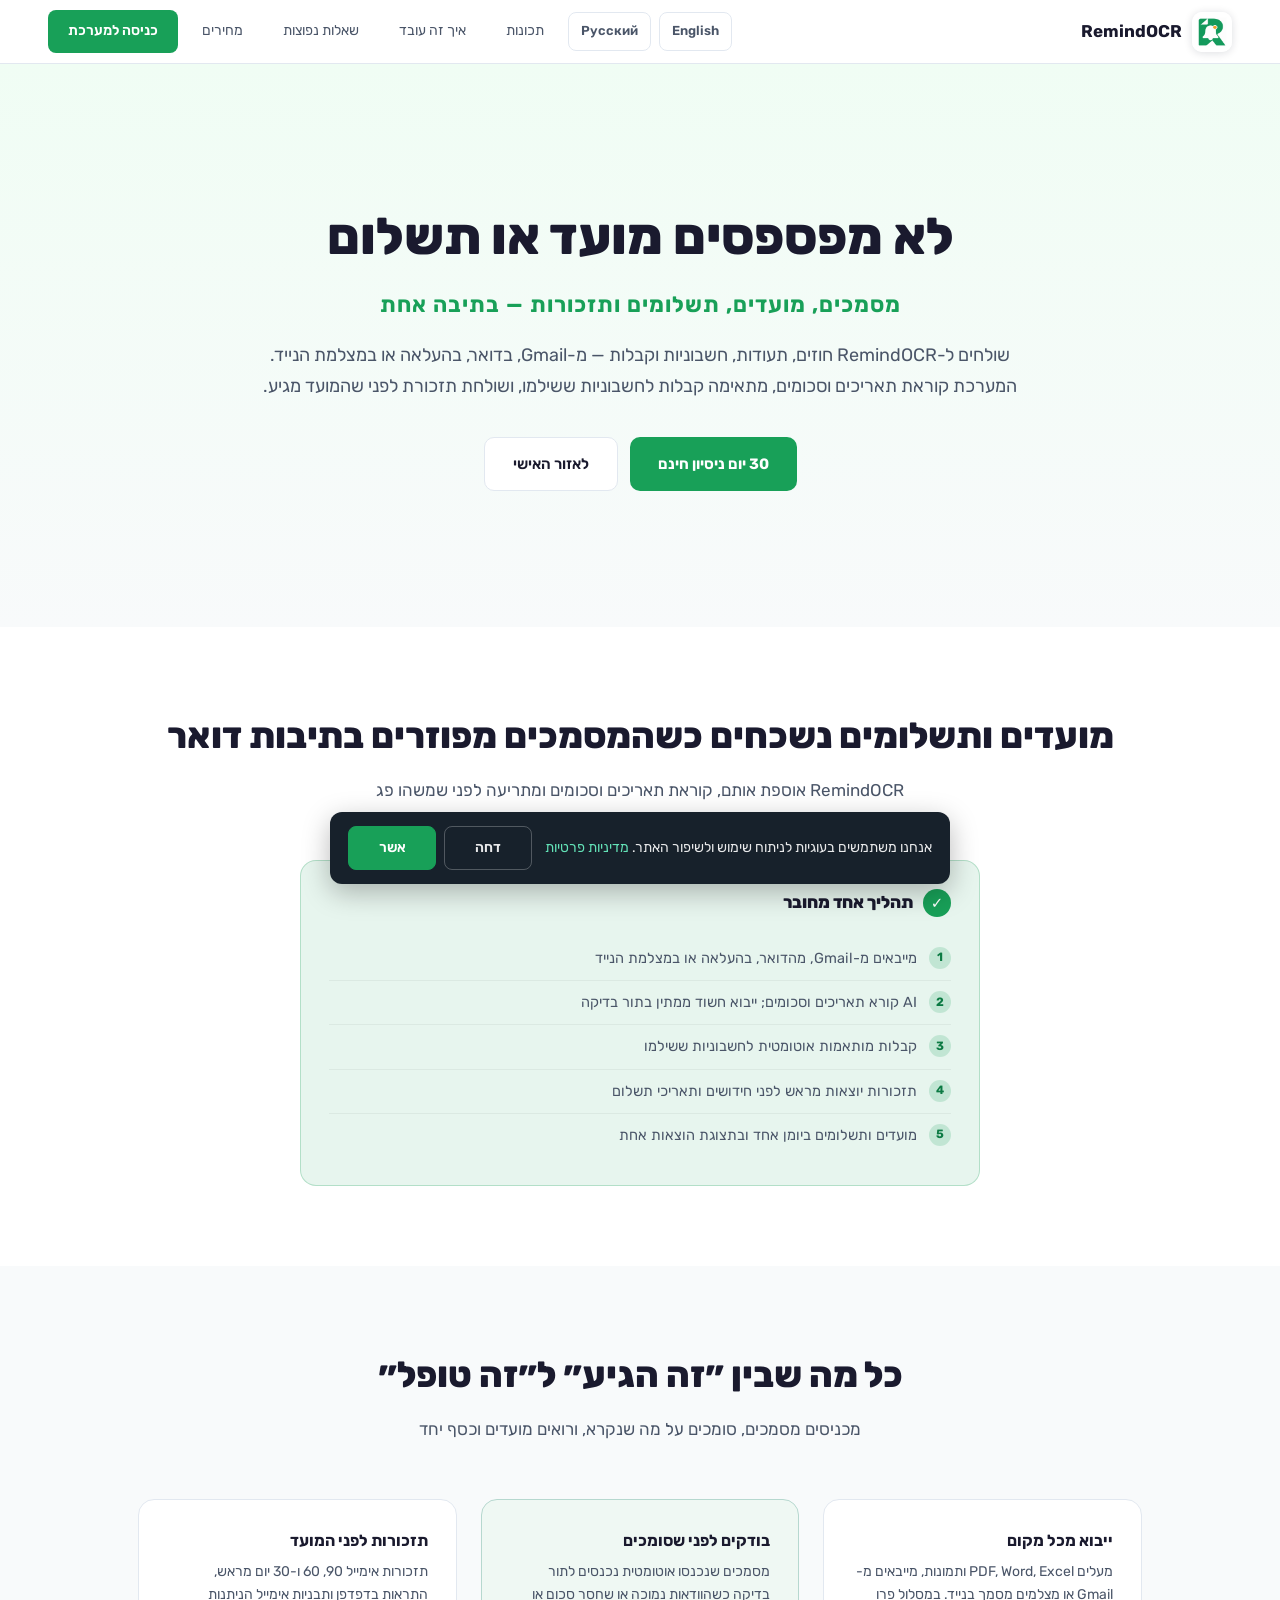
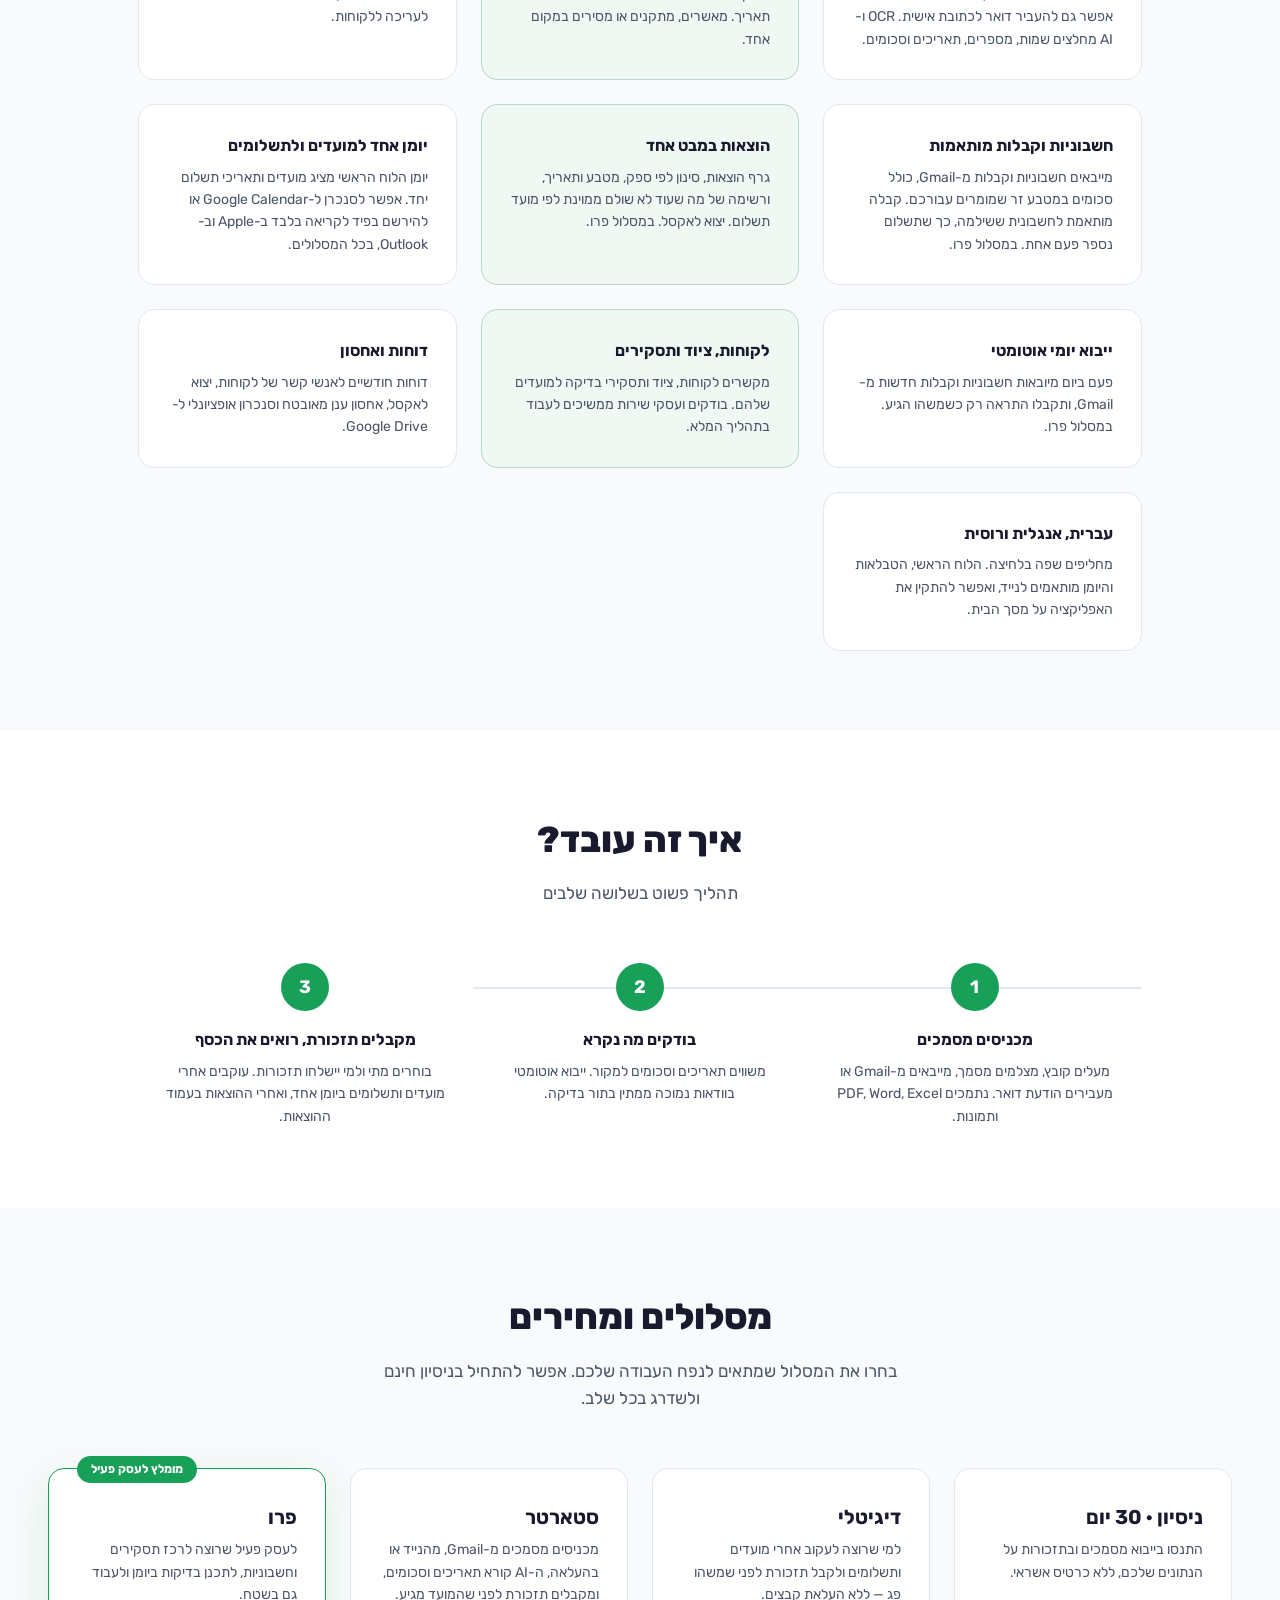
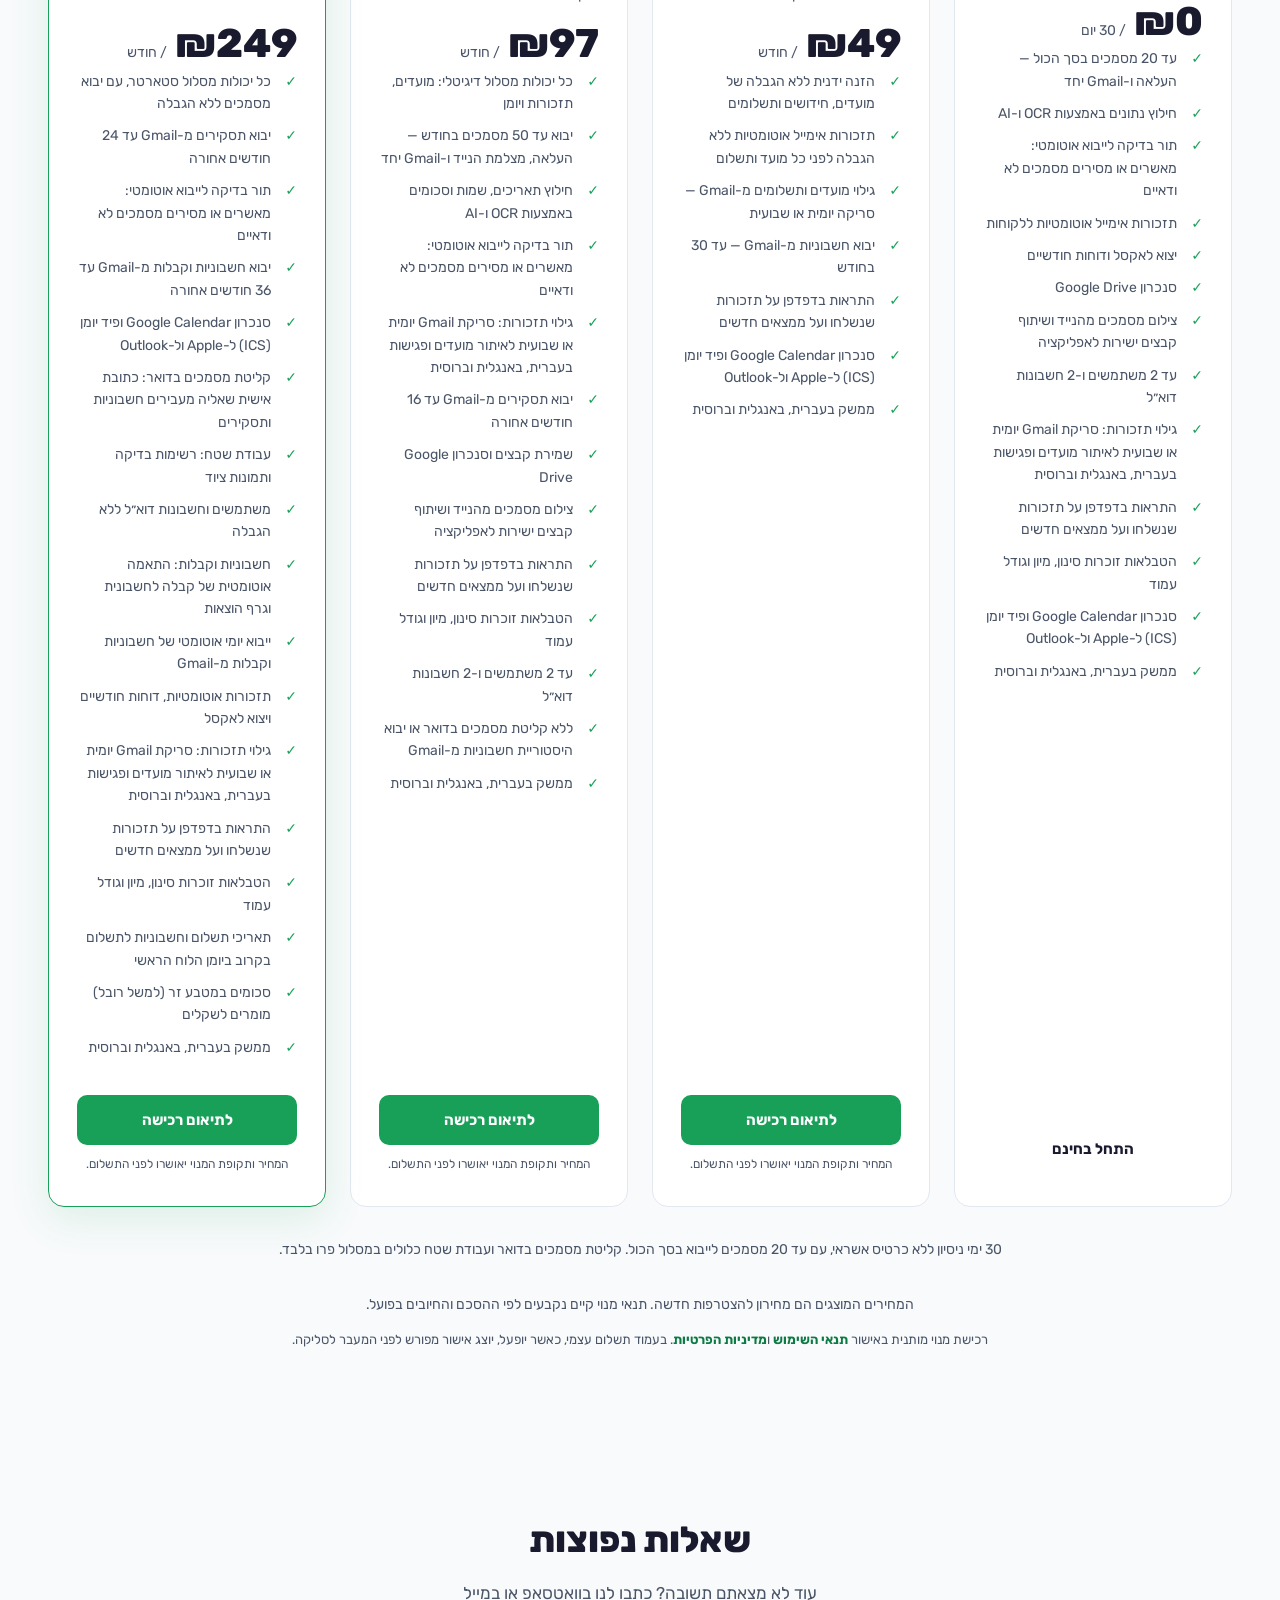
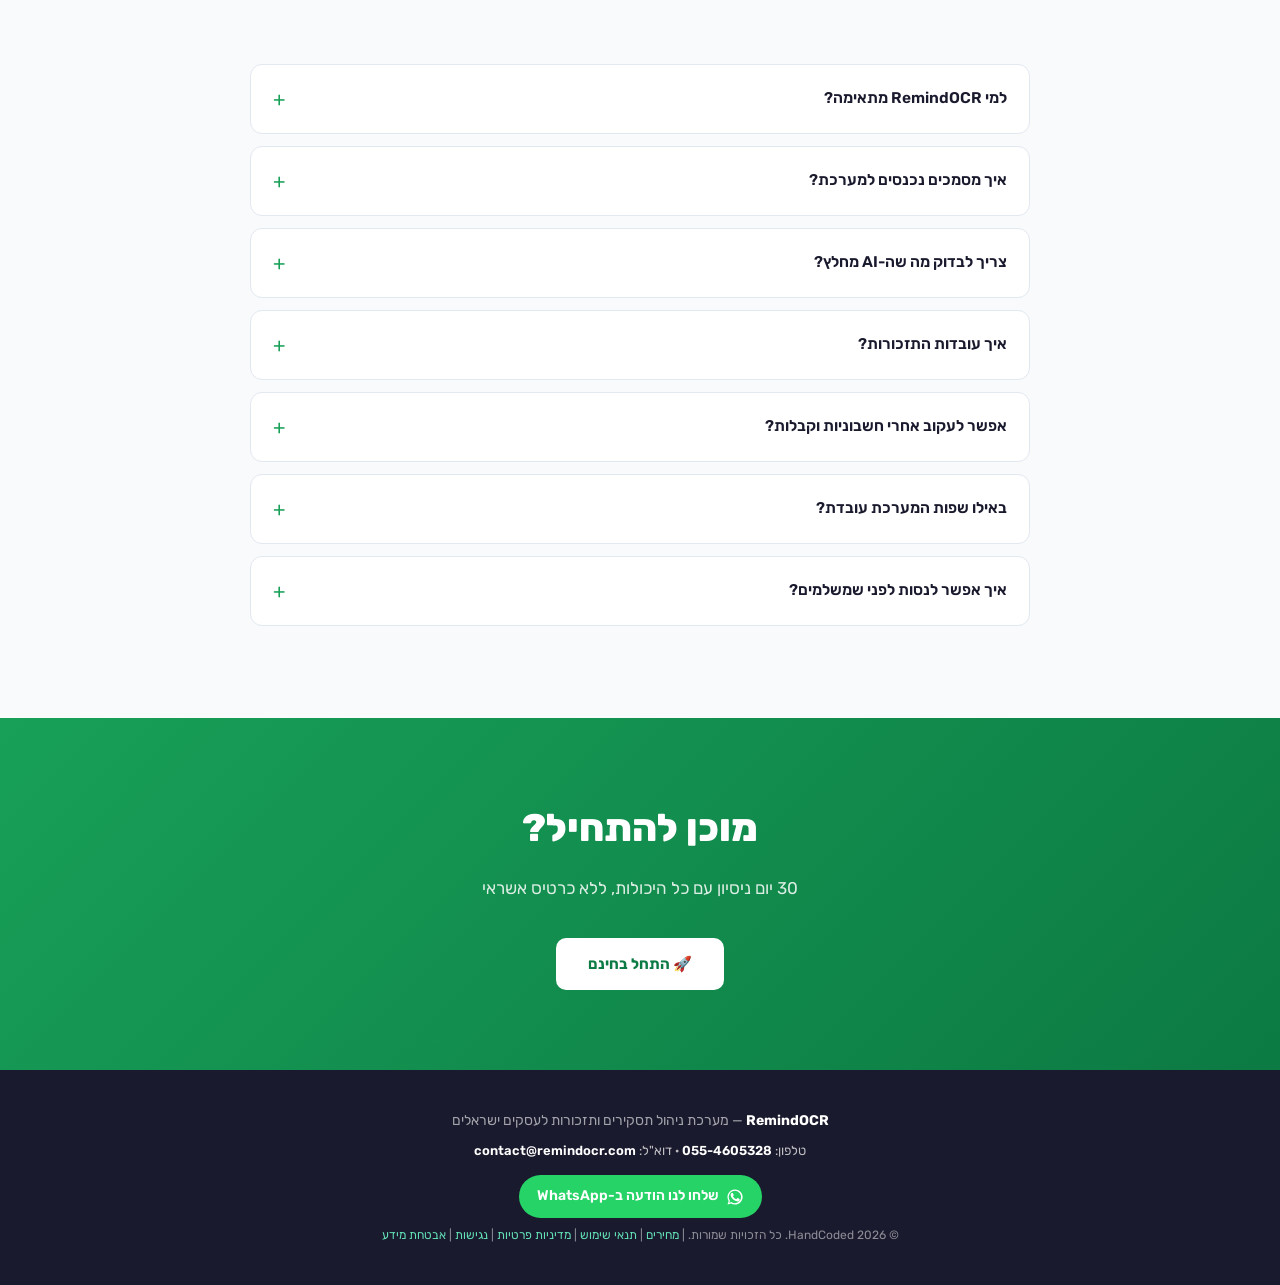
==== commit 6a3a0c12: "Digital tier: family-focused feature list (discovery + invoices, no clients/reports) Co-Authored-By:" ====
--- a/index.html
+++ b/index.html
@@ -1255,9 +1255,9 @@
 <article class="plan" data-plan="digital">
 
       <h3 class="plan__name">דיגיטלי</h3>
-      <p class="plan__blurb">למי שמזין מועדים ותשלומים בעצמו ורוצה תזכורת לפני שמשהו פג — בלי העלאת קבצים.</p>
+      <p class="plan__blurb">למי שרוצה לעקוב אחרי מועדים ותשלומים ולקבל תזכורת לפני שמשהו פג — ללא העלאת קבצים.</p>
       <div class="plan__price"><strong>₪49</strong><span class="plan__price-period">/ חודש</span></div>
-      <ul class="plan__features"><li>הזנה ידנית ללא הגבלה של מועדים, חידושים ותשלומים</li><li>תזכורות אימייל אוטומטיות ללא הגבלה לפני כל מועד ותשלום</li><li>התראות בדפדפן על תזכורות שנשלחו</li><li>סנכרון Google Calendar ופיד יומן (ICS) ל-Apple ול-Outlook</li><li>לקוחות, ציוד ותסקירים, כולל תסקירים מוכנים לחתימה ושליחה</li><li>יצוא לאקסל ודוחות חודשיים</li><li>הטבלאות זוכרות סינון, מיון וגודל עמוד</li><li>עד 2 משתמשים</li><li>ללא העלאת קבצים, יבוא Gmail או חילוץ AI</li><li>ממשק בעברית, באנגלית וברוסית</li></ul>
+      <ul class="plan__features"><li>הזנה ידנית ללא הגבלה של מועדים, חידושים ותשלומים</li><li>תזכורות אימייל אוטומטיות ללא הגבלה לפני כל מועד ותשלום</li><li>גילוי מועדים ותשלומים מ-Gmail — סריקה יומית או שבועית</li><li>יבוא חשבוניות מ-Gmail — עד 30 בחודש</li><li>התראות בדפדפן על תזכורות שנשלחו ועל ממצאים חדשים</li><li>סנכרון Google Calendar ופיד יומן (ICS) ל-Apple ול-Outlook</li><li>ממשק בעברית, באנגלית וברוסית</li></ul>
       <a class="plan__cta plan__cta--primary" href="https://wa.me/972554605328?text=%D7%A9%D7%9C%D7%95%D7%9D%2C%20%D7%90%D7%A0%D7%99%20%D7%9E%D7%A2%D7%95%D7%A0%D7%99%D7%99%D7%9F%20%D7%9C%D7%A8%D7%9B%D7%95%D7%A9%20%D7%90%D7%AA%20%D7%94%D7%9E%D7%A1%D7%9C%D7%95%D7%9C%20%D7%93%D7%99%D7%92%D7%99%D7%98%D7%9C%D7%99%20%D7%A9%D7%9C%20RemindOCR." target="_blank" rel="noopener noreferrer">לתיאום רכישה</a>
       <p class="plan__soon-note">המחיר ותקופת המנוי יאושרו לפני התשלום.</p>
     </article>
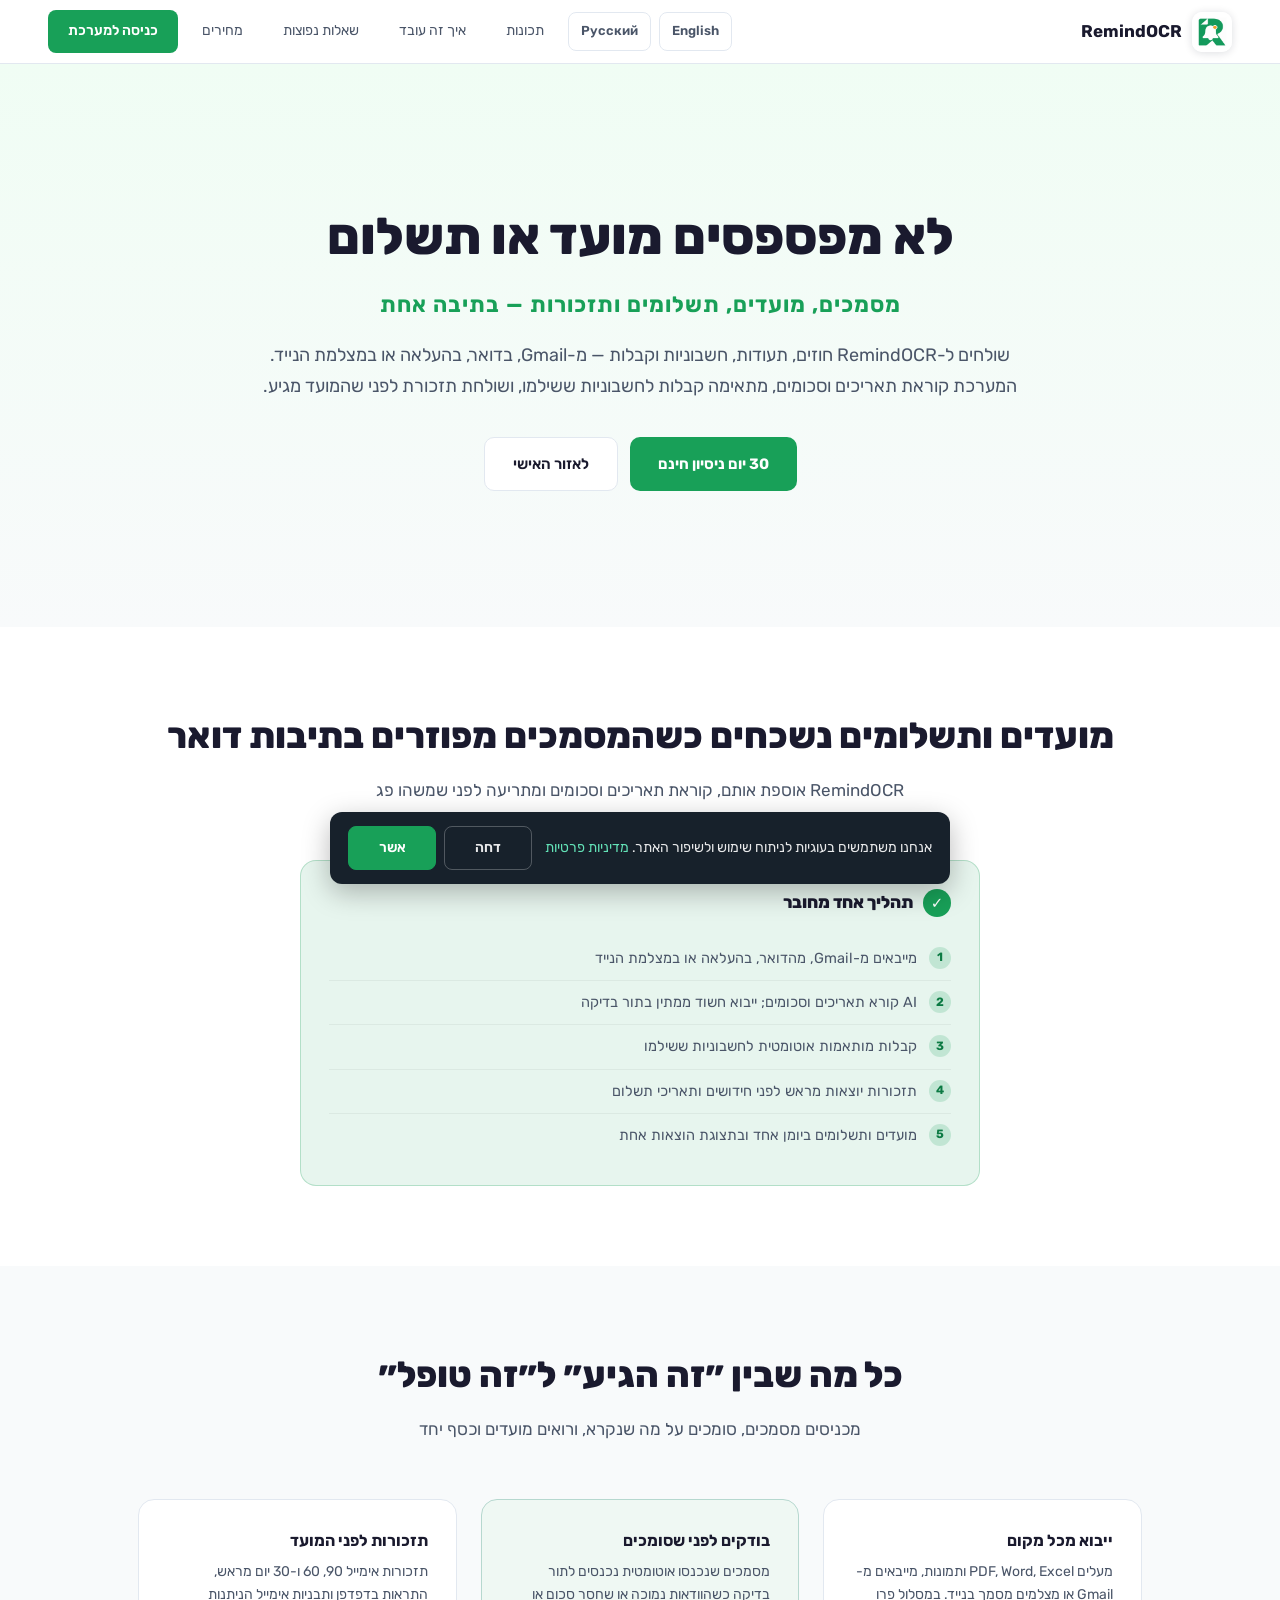
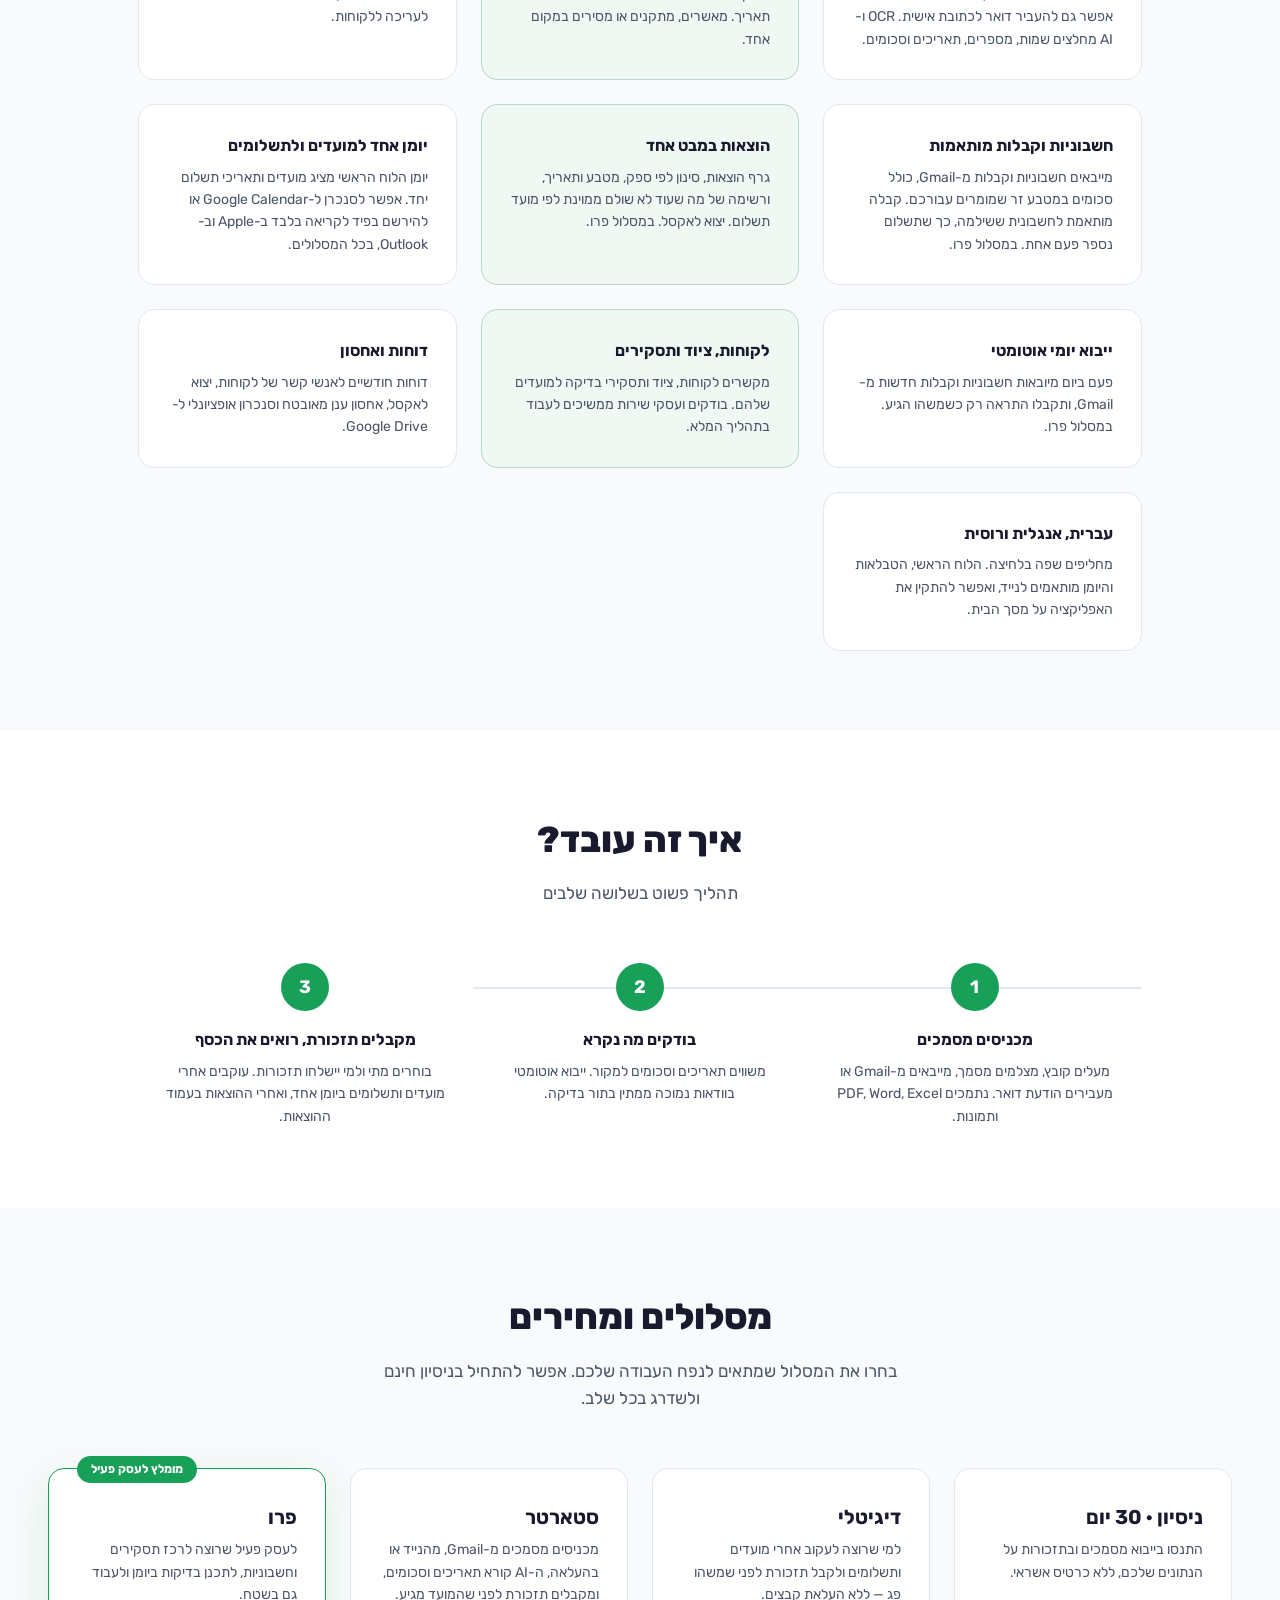
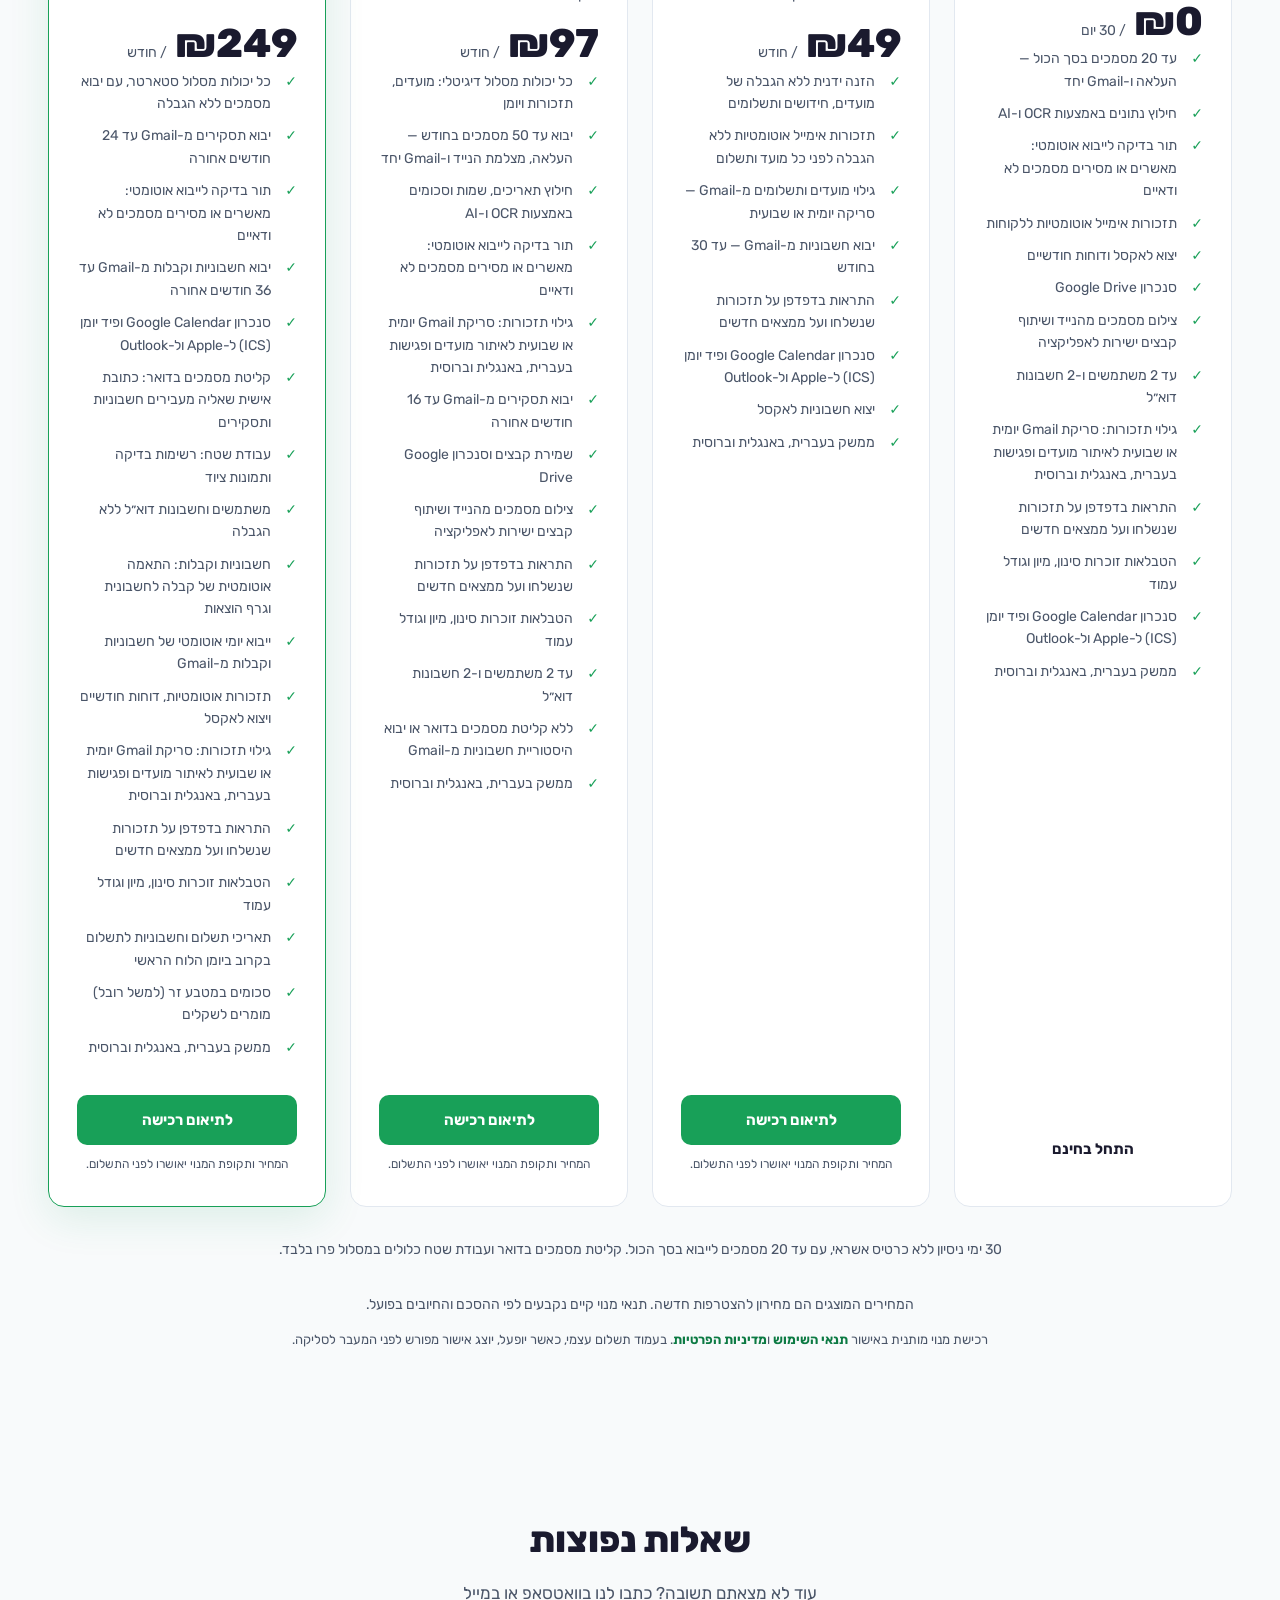
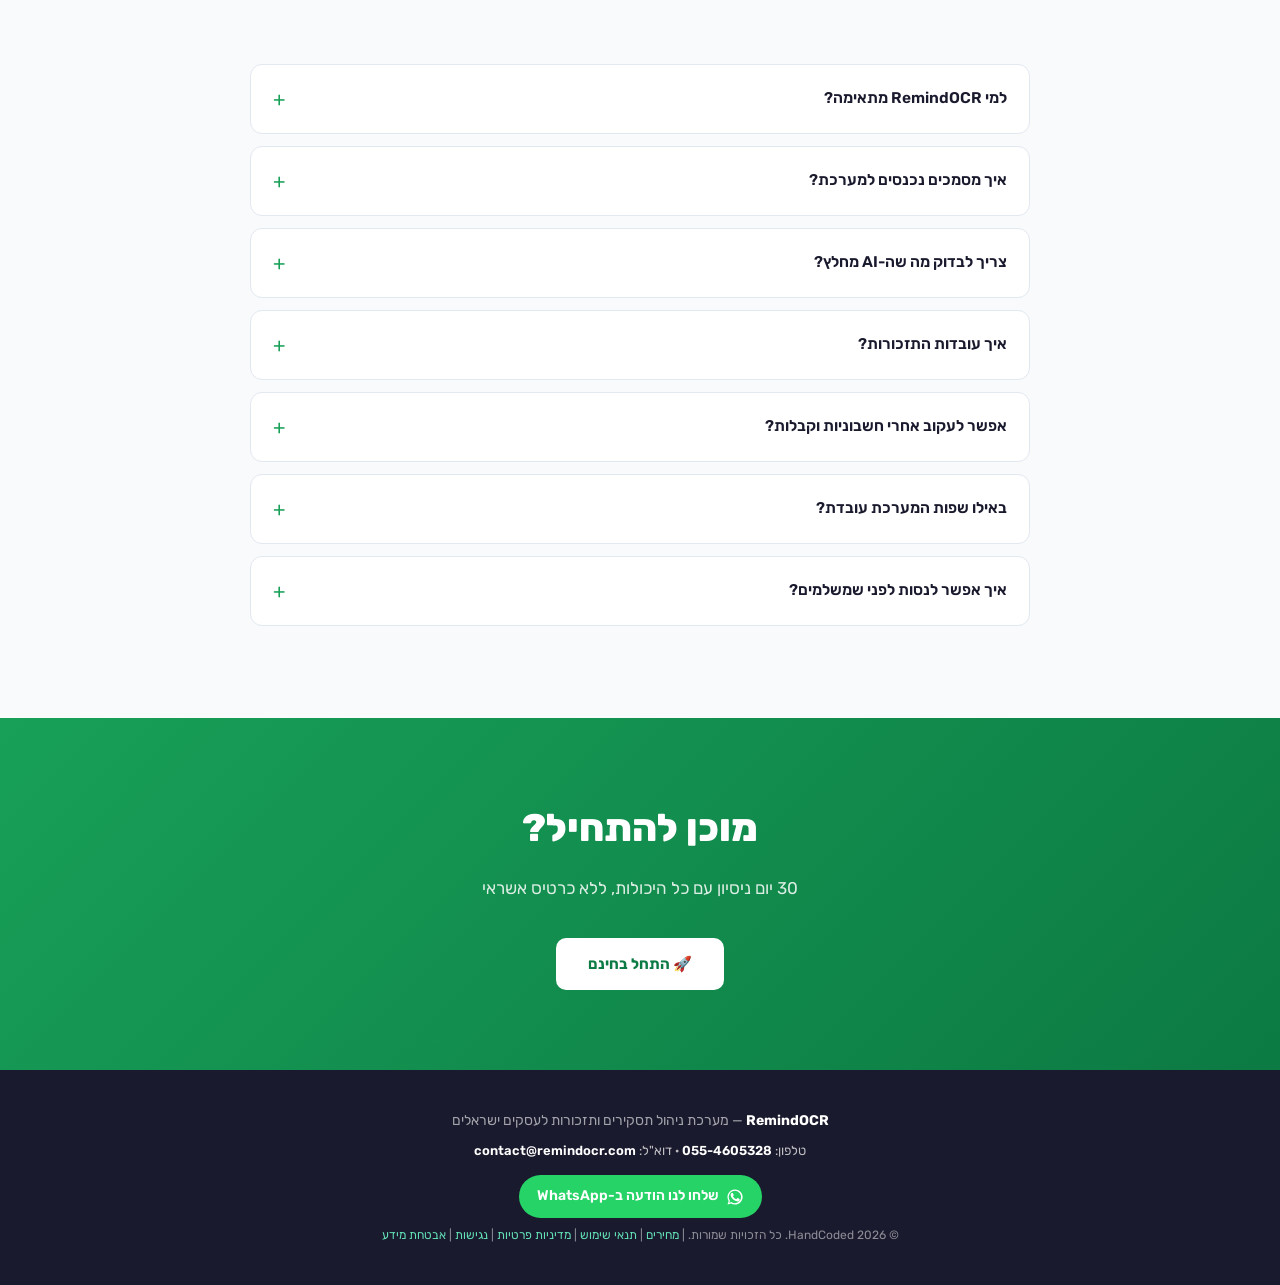
==== commit 25c65209: "Digital tier: update pricing copy — file upload + email-in features, 12-month history cap Co-Authore" ====
--- a/index.html
+++ b/index.html
@@ -1255,9 +1255,9 @@
 <article class="plan" data-plan="digital">
 
       <h3 class="plan__name">דיגיטלי</h3>
-      <p class="plan__blurb">למי שרוצה לעקוב אחרי מועדים ותשלומים ולקבל תזכורת לפני שמשהו פג — ללא העלאת קבצים.</p>
+      <p class="plan__blurb">למי שרוצה לעקוב אחרי מועדים ותשלומים ולקבל תזכורת לפני שמשהו פג.</p>
       <div class="plan__price"><strong>₪49</strong><span class="plan__price-period">/ חודש</span></div>
-      <ul class="plan__features"><li>הזנה ידנית ללא הגבלה של מועדים, חידושים ותשלומים</li><li>תזכורות אימייל אוטומטיות ללא הגבלה לפני כל מועד ותשלום</li><li>גילוי מועדים ותשלומים מ-Gmail — סריקה יומית או שבועית</li><li>יבוא חשבוניות מ-Gmail — עד 30 בחודש</li><li>התראות בדפדפן על תזכורות שנשלחו ועל ממצאים חדשים</li><li>סנכרון Google Calendar ופיד יומן (ICS) ל-Apple ול-Outlook</li><li>ממשק בעברית, באנגלית וברוסית</li></ul>
+      <ul class="plan__features"><li>הזנה ידנית ללא הגבלה של מועדים, חידושים ותשלומים</li><li>תזכורות אימייל אוטומטיות ללא הגבלה לפני כל מועד ותשלום</li><li>גילוי מועדים ותשלומים מ-Gmail — סריקה יומית או שבועית</li><li>יבוא חשבוניות מ-Gmail — עד 12 חודשים אחורה</li><li>העלאת קובצי חשבוניות וקבלות ידנית או דרך מצלמת הטלפון</li><li>ייבוא חשבוניות מאימייל (email-in)</li><li>התראות בדפדפן על תזכורות שנשלחו ועל ממצאים חדשים</li><li>סנכרון Google Calendar ופיד יומן (ICS) ל-Apple ול-Outlook</li><li>יצוא חשבוניות לאקסל</li><li>ממשק בעברית, באנגלית וברוסית</li></ul>
       <a class="plan__cta plan__cta--primary" href="https://wa.me/972554605328?text=%D7%A9%D7%9C%D7%95%D7%9D%2C%20%D7%90%D7%A0%D7%99%20%D7%9E%D7%A2%D7%95%D7%A0%D7%99%D7%99%D7%9F%20%D7%9C%D7%A8%D7%9B%D7%95%D7%A9%20%D7%90%D7%AA%20%D7%94%D7%9E%D7%A1%D7%9C%D7%95%D7%9C%20%D7%93%D7%99%D7%92%D7%99%D7%98%D7%9C%D7%99%20%D7%A9%D7%9C%20RemindOCR." target="_blank" rel="noopener noreferrer">לתיאום רכישה</a>
       <p class="plan__soon-note">המחיר ותקופת המנוי יאושרו לפני התשלום.</p>
     </article>
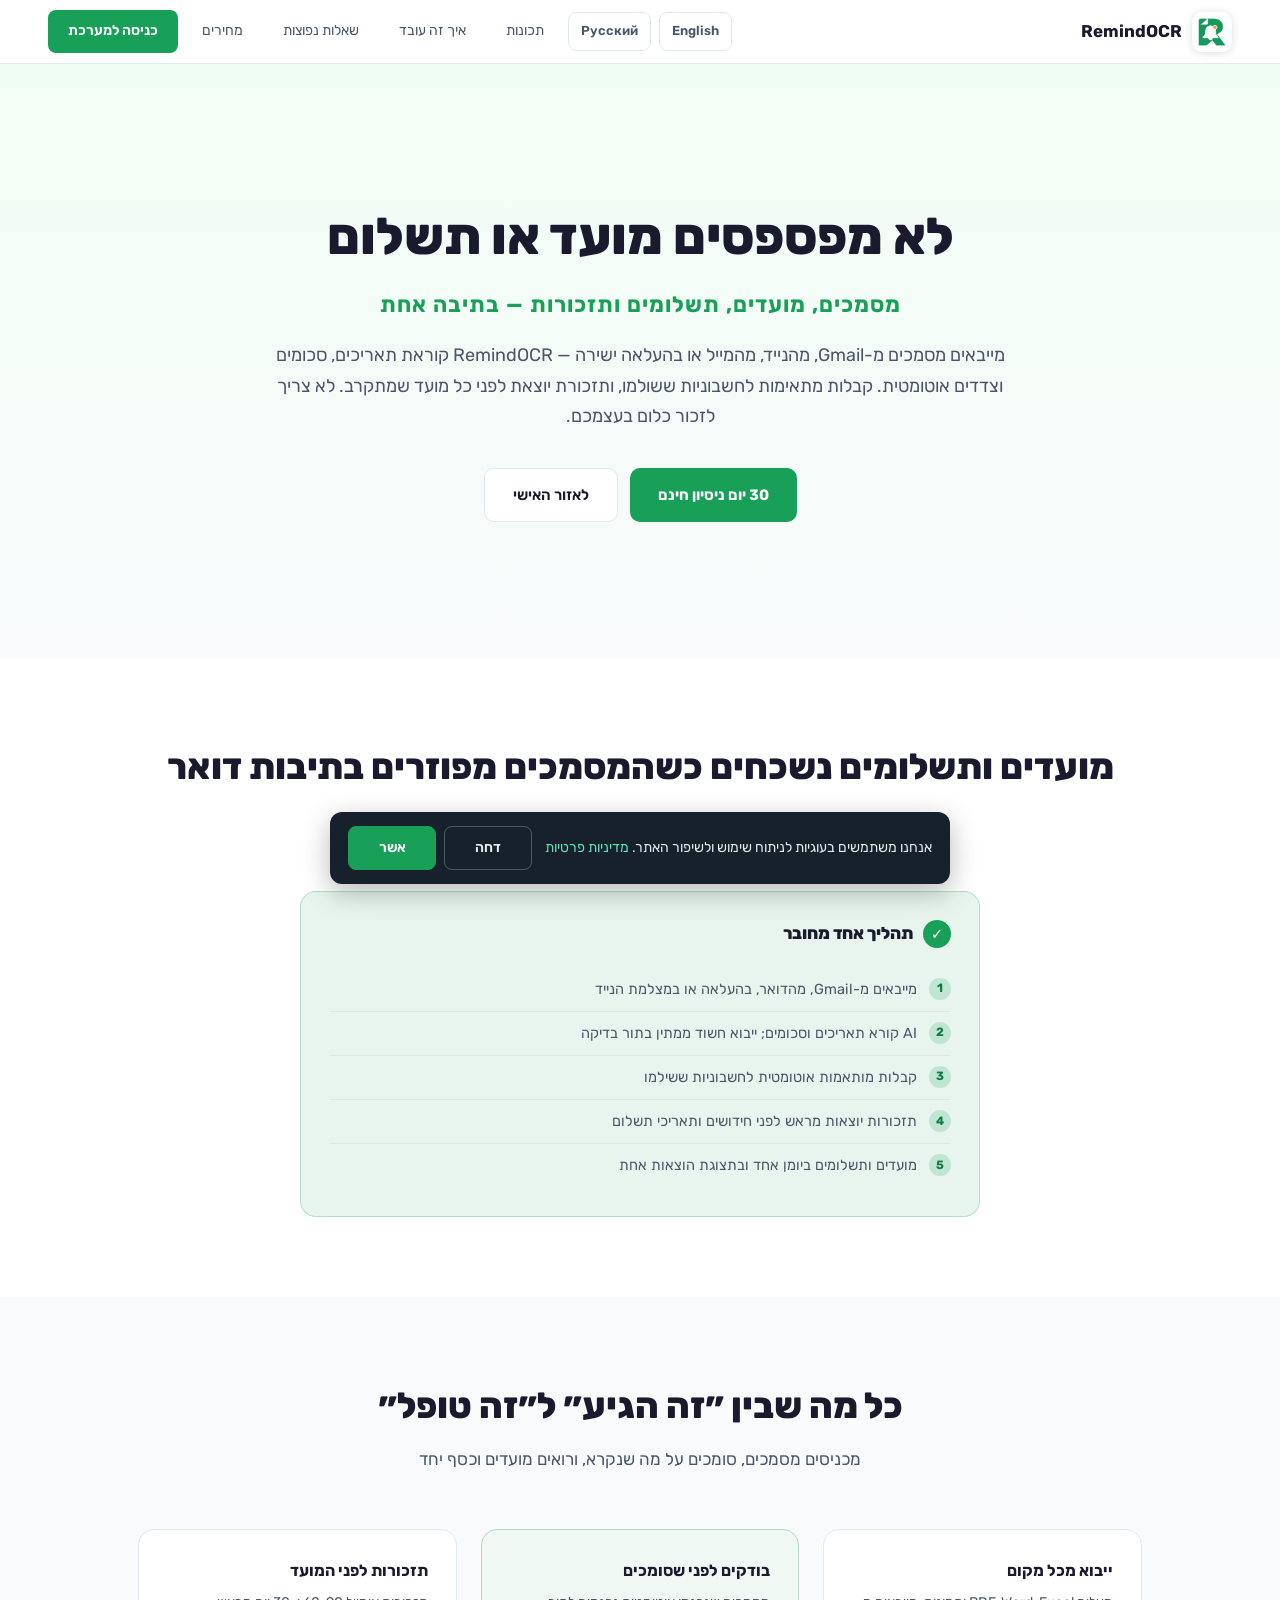
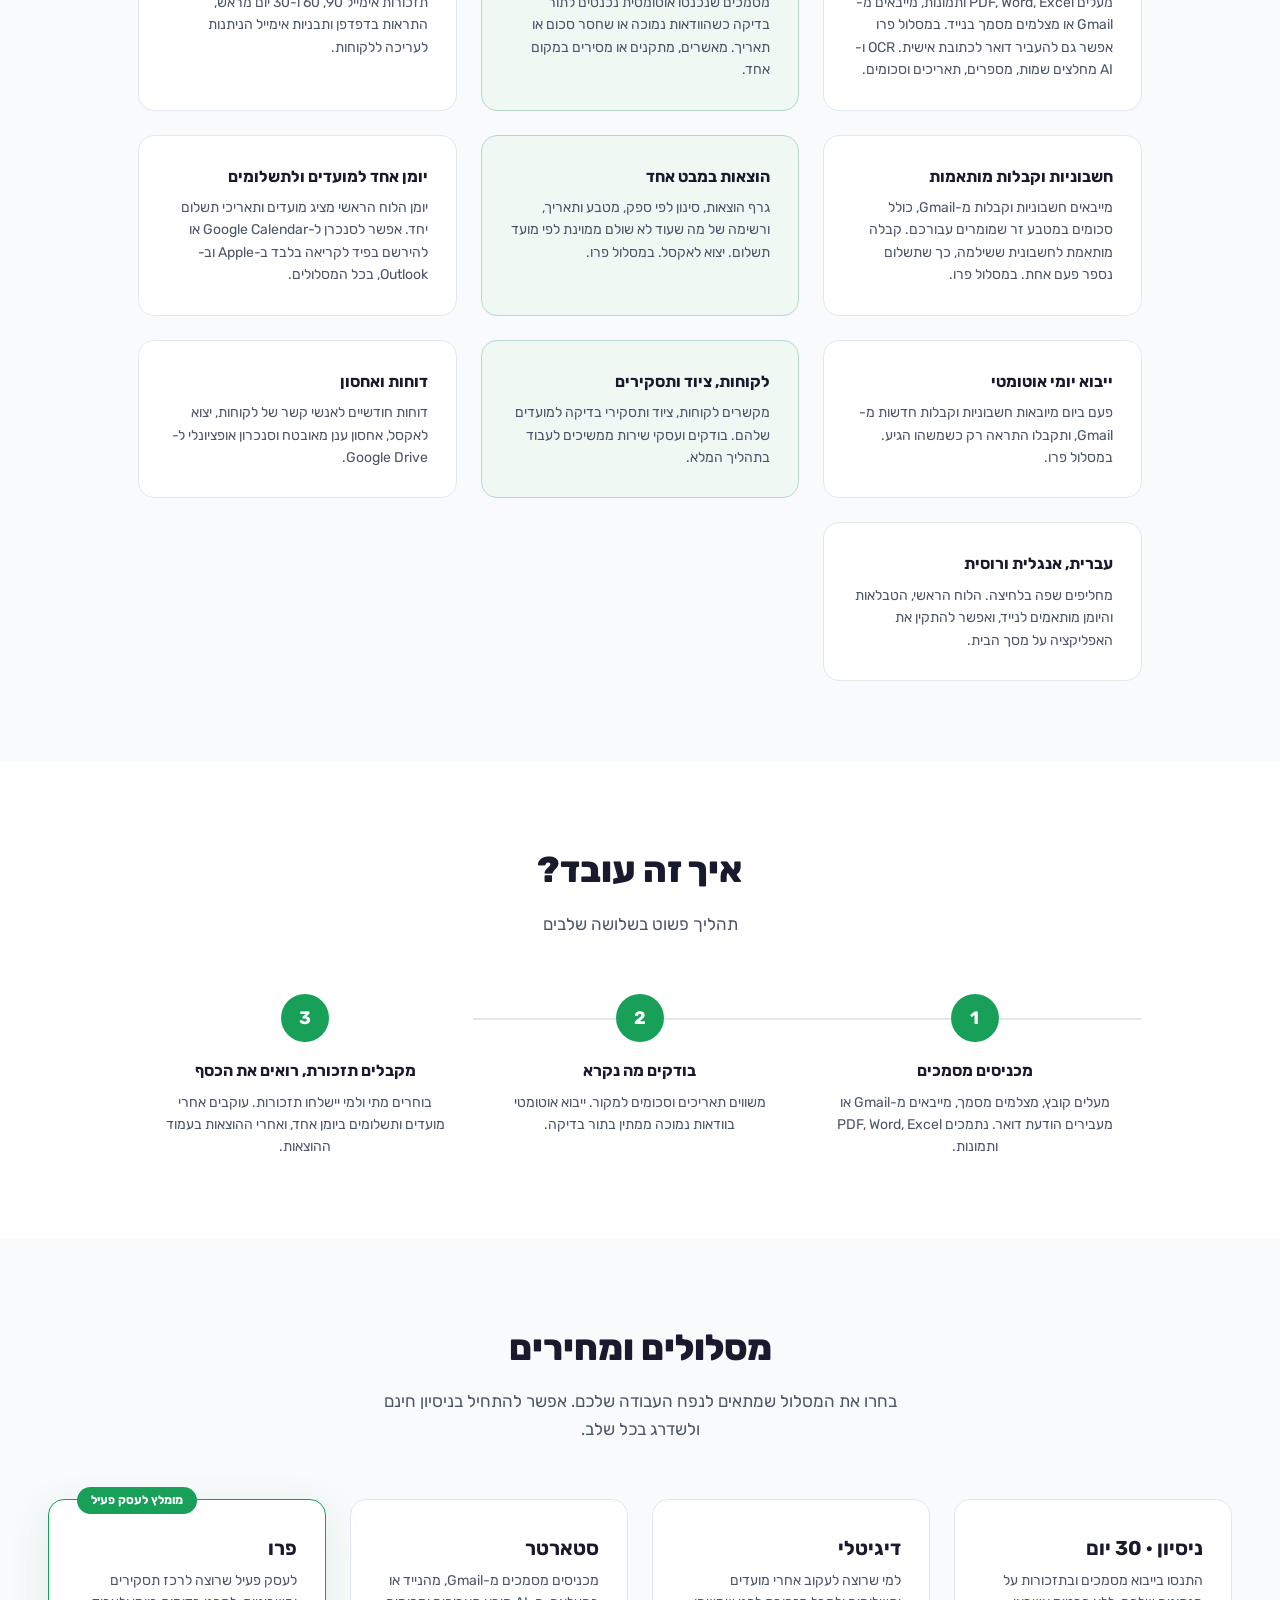
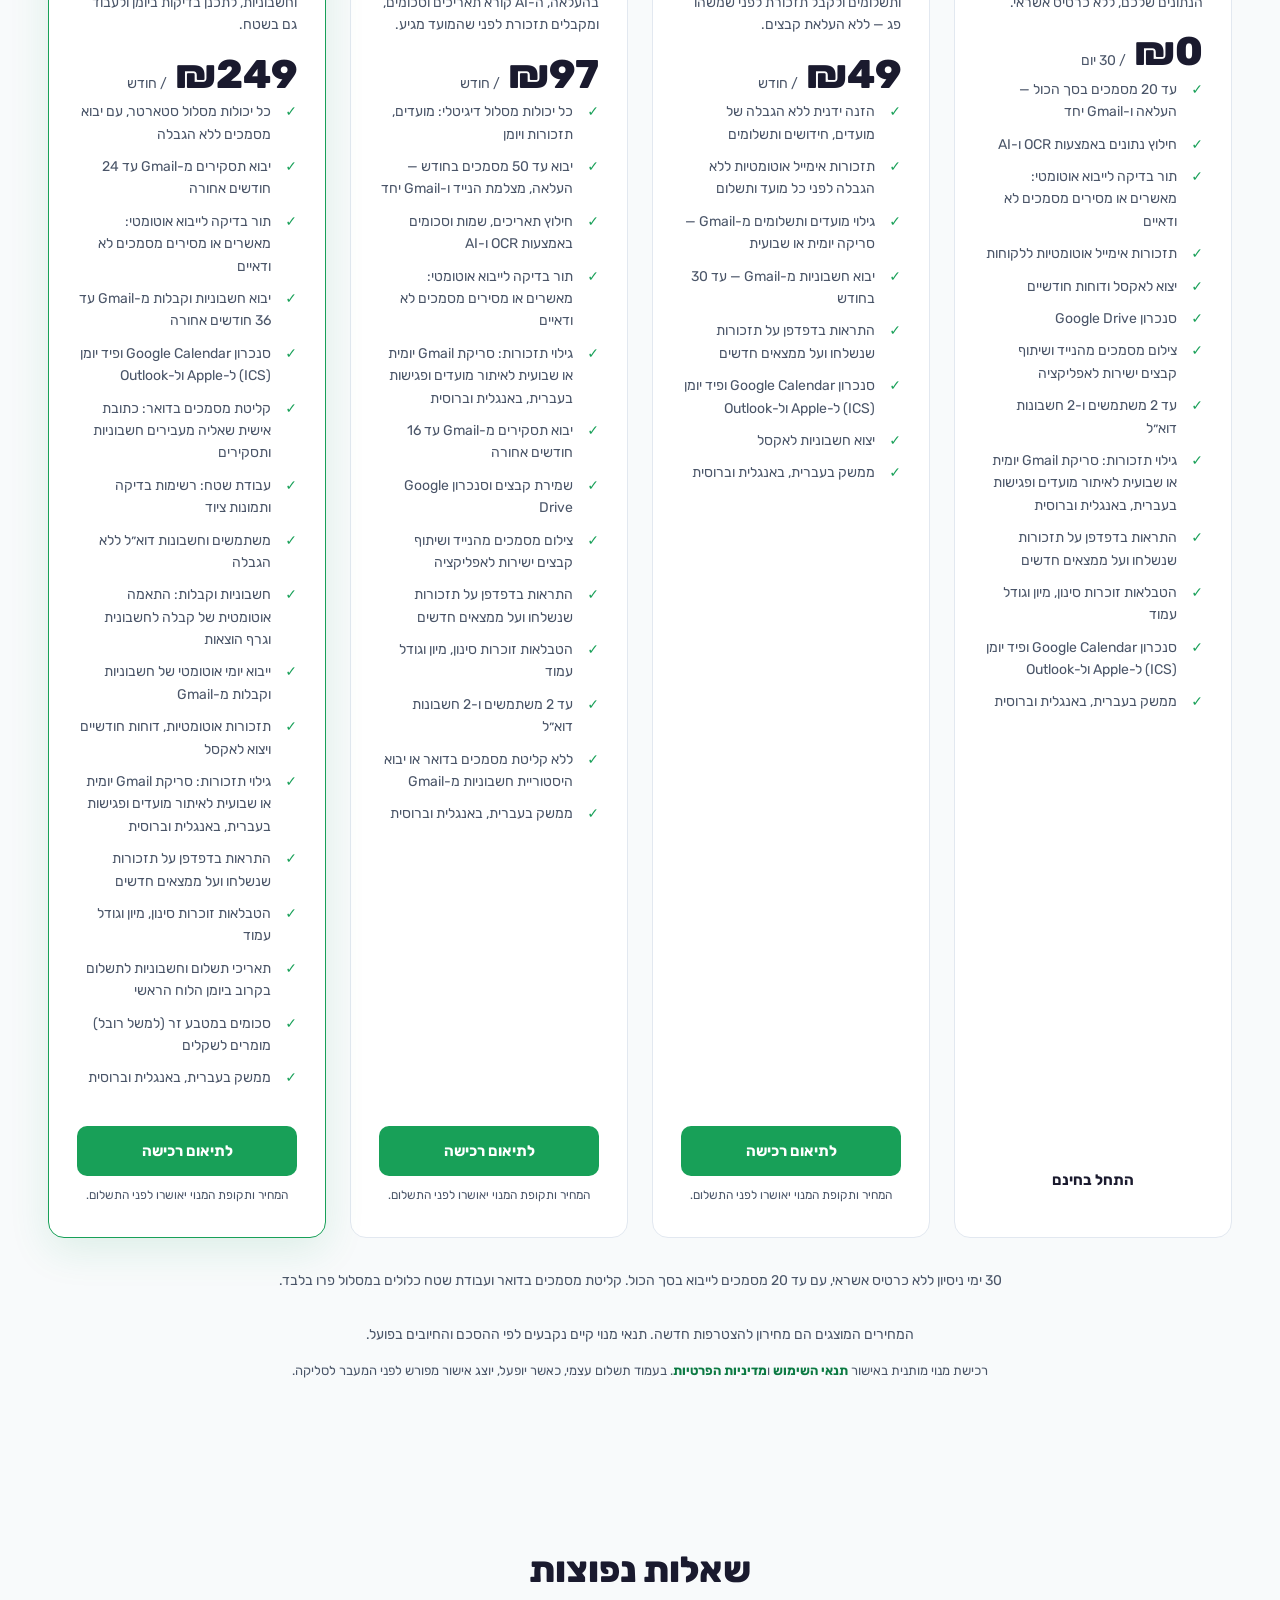
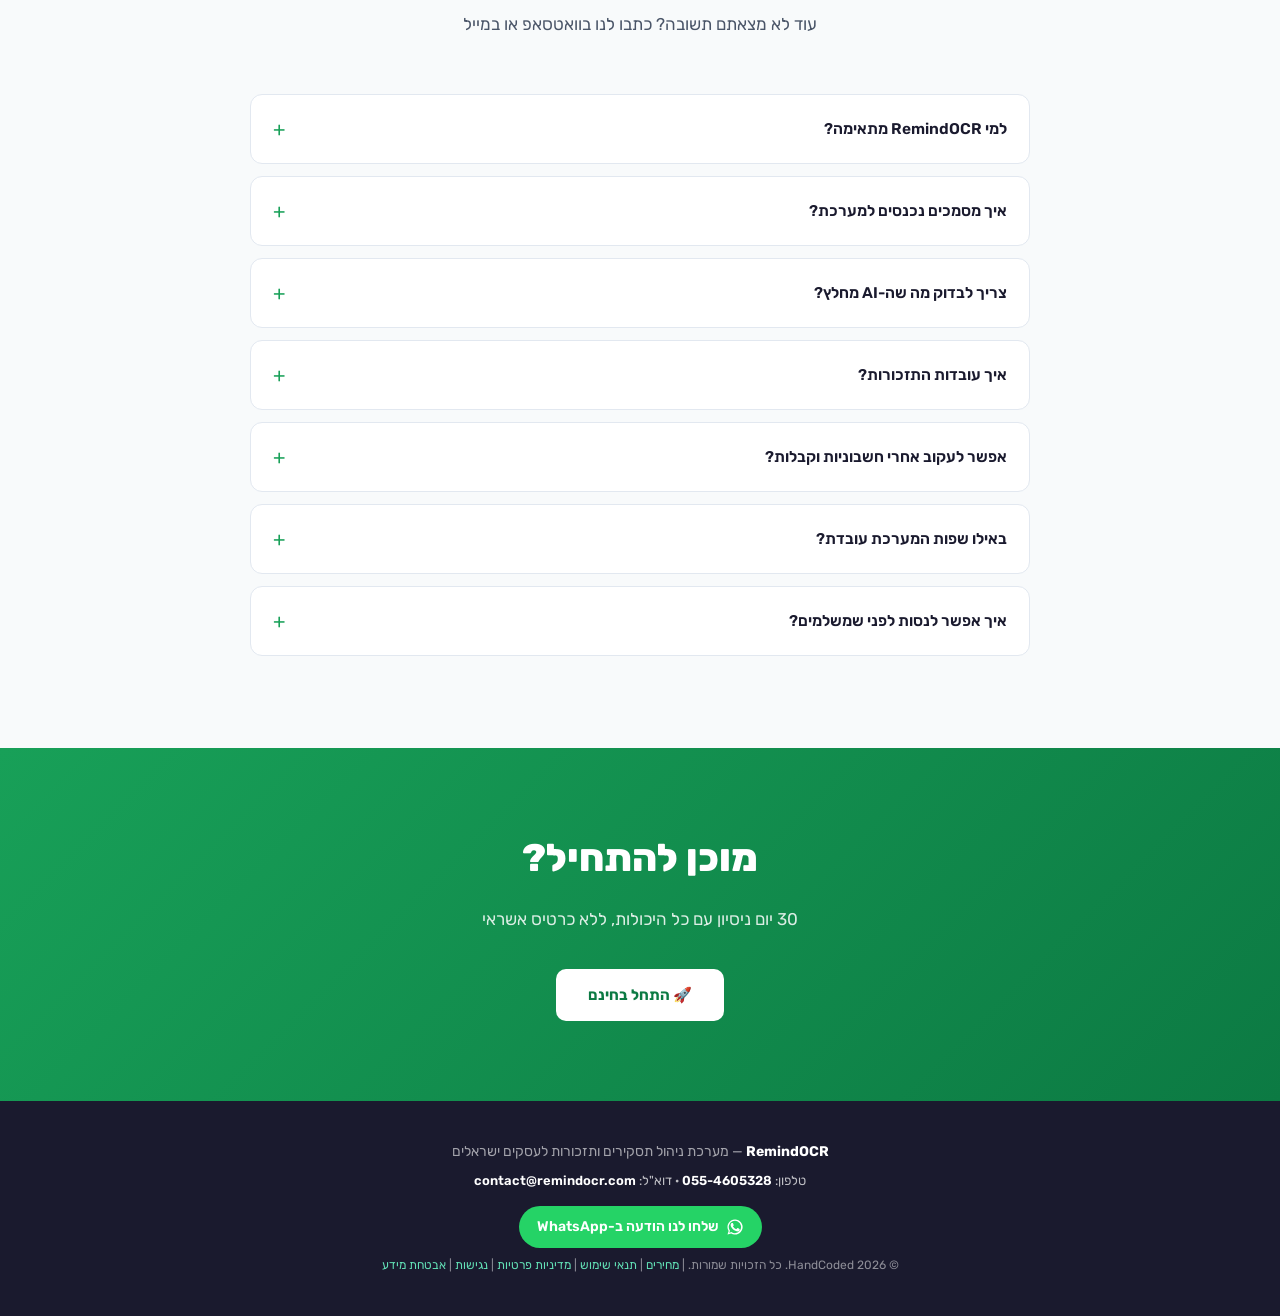
==== commit e405843b: "Landing: more proactive hero description for HE and EN Co-Authored-By: Claude Sonnet 4.6 <noreply@an" ====
--- a/index.html
+++ b/index.html
@@ -38,7 +38,7 @@
   <meta charset="UTF-8" />
   <meta name="viewport" content="width=device-width, initial-scale=1.0" />
   <title>לא מפספסים מועד או תשלום | RemindOCR</title>
-  <meta name="description" content="חוזים, תעודות, חשבוניות וקבלות בתיבה אחת. RemindOCR קוראת תאריכים וסכומים, מתאימה קבלות לחשבוניות ושולחת תזכורת לפני שמשהו פג. 30 יום ניסיון חינם." />
+  <meta name="description" content="מייבאים מסמכים מ-Gmail, מהנייד או בהעלאה — RemindOCR קוראת תאריכים וסכומים, מתאימה קבלות לחשבוניות ושולחת תזכורת לפני כל מועד. 30 יום ניסיון חינם." />
   <link rel="canonical" href="https://remindocr.com/" />
   <link rel="alternate" hreflang="he" href="https://remindocr.com/" />
   <link rel="alternate" hreflang="en" href="https://remindocr.com/en" />
@@ -1153,7 +1153,7 @@
       <h1>לא מפספסים מועד או תשלום</h1>
       <p class="hero-tagline">מסמכים, מועדים, תשלומים ותזכורות — בתיבה אחת</p>
       <p class="hero-desc">
-        שולחים ל-RemindOCR חוזים, תעודות, חשבוניות וקבלות — מ-Gmail, בדואר, בהעלאה או במצלמת הנייד. המערכת קוראת תאריכים וסכומים, מתאימה קבלות לחשבוניות ששילמו, ושולחת תזכורת לפני שהמועד מגיע.
+        מייבאים מסמכים מ-Gmail, מהנייד, מהמייל או בהעלאה ישירה — RemindOCR קוראת תאריכים, סכומים וצדדים אוטומטית. קבלות מתאימות לחשבוניות ששולמו, ותזכורת יוצאת לפני כל מועד שמתקרב. לא צריך לזכור כלום בעצמכם.
       </p>
       <div class="hero-actions">
         <a class="btn-primary" href="https://app.remindocr.com/login?tab=register">30 יום ניסיון חינם</a>
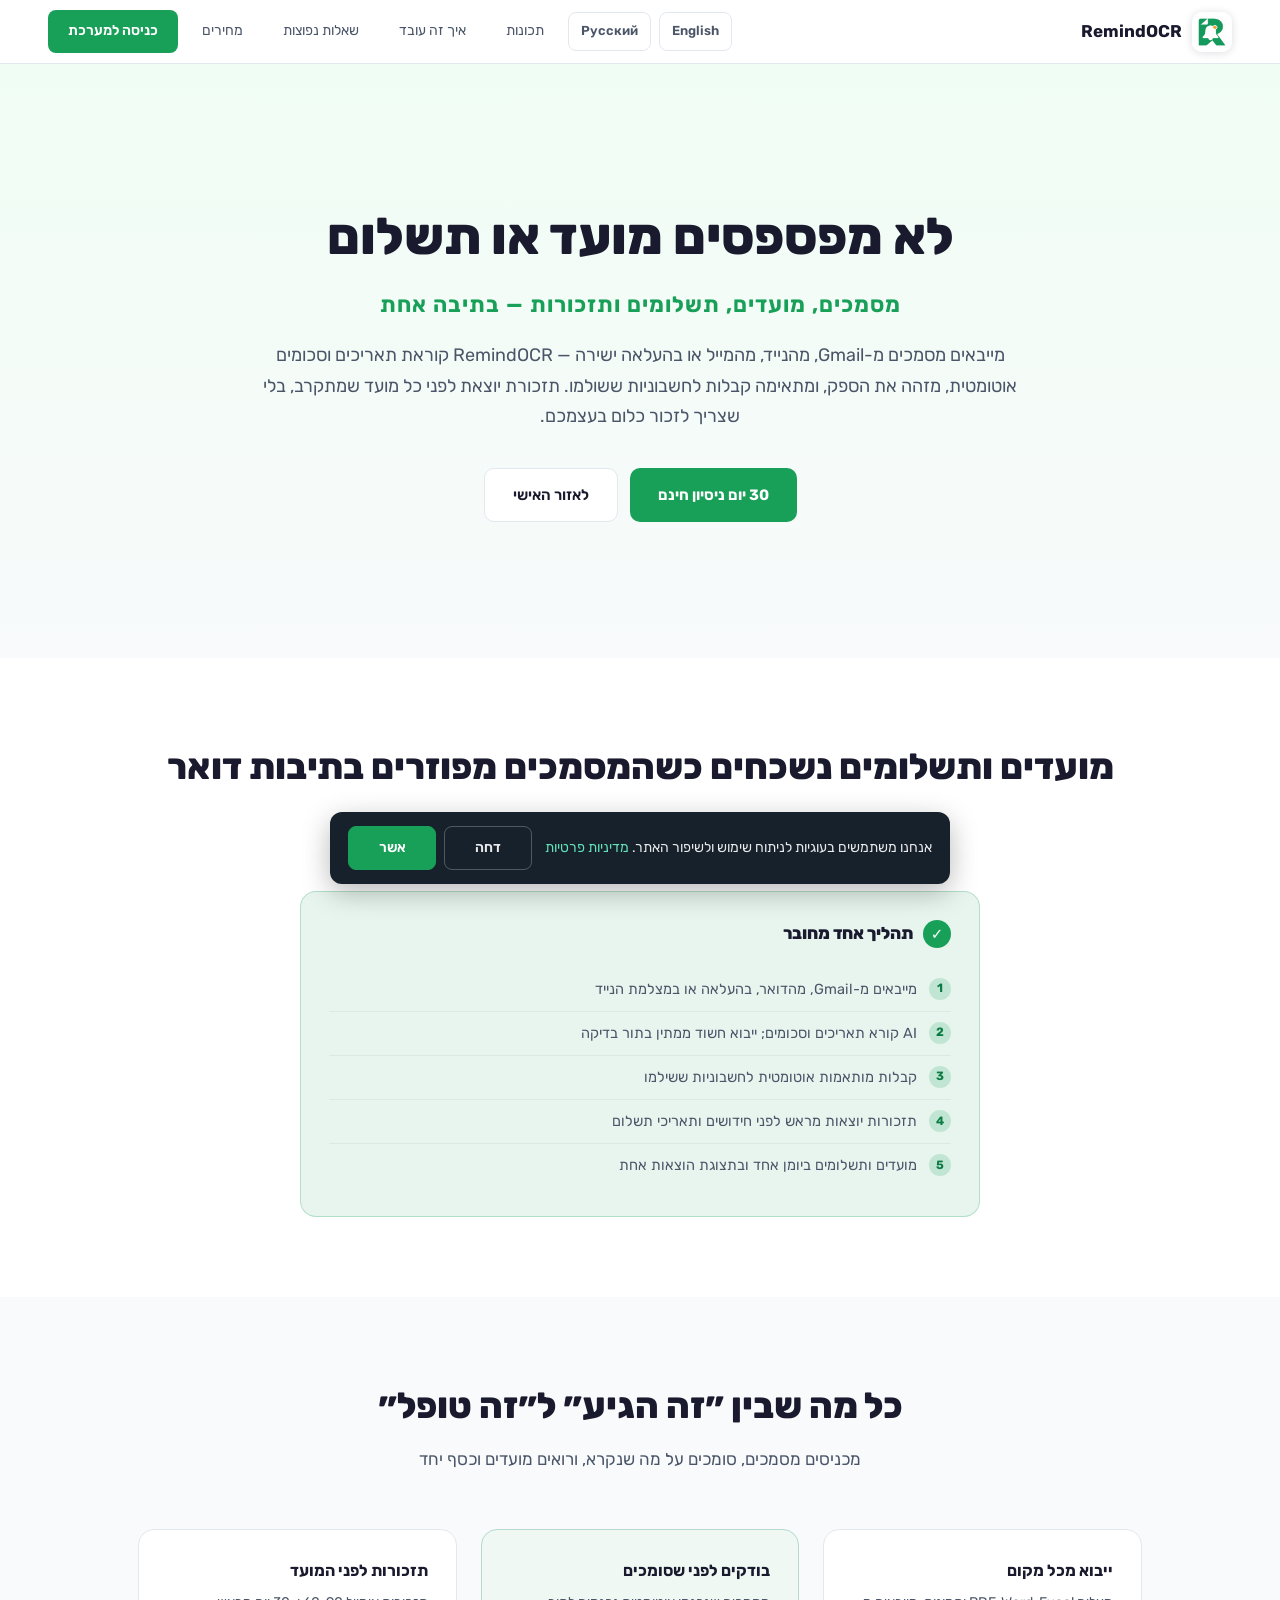
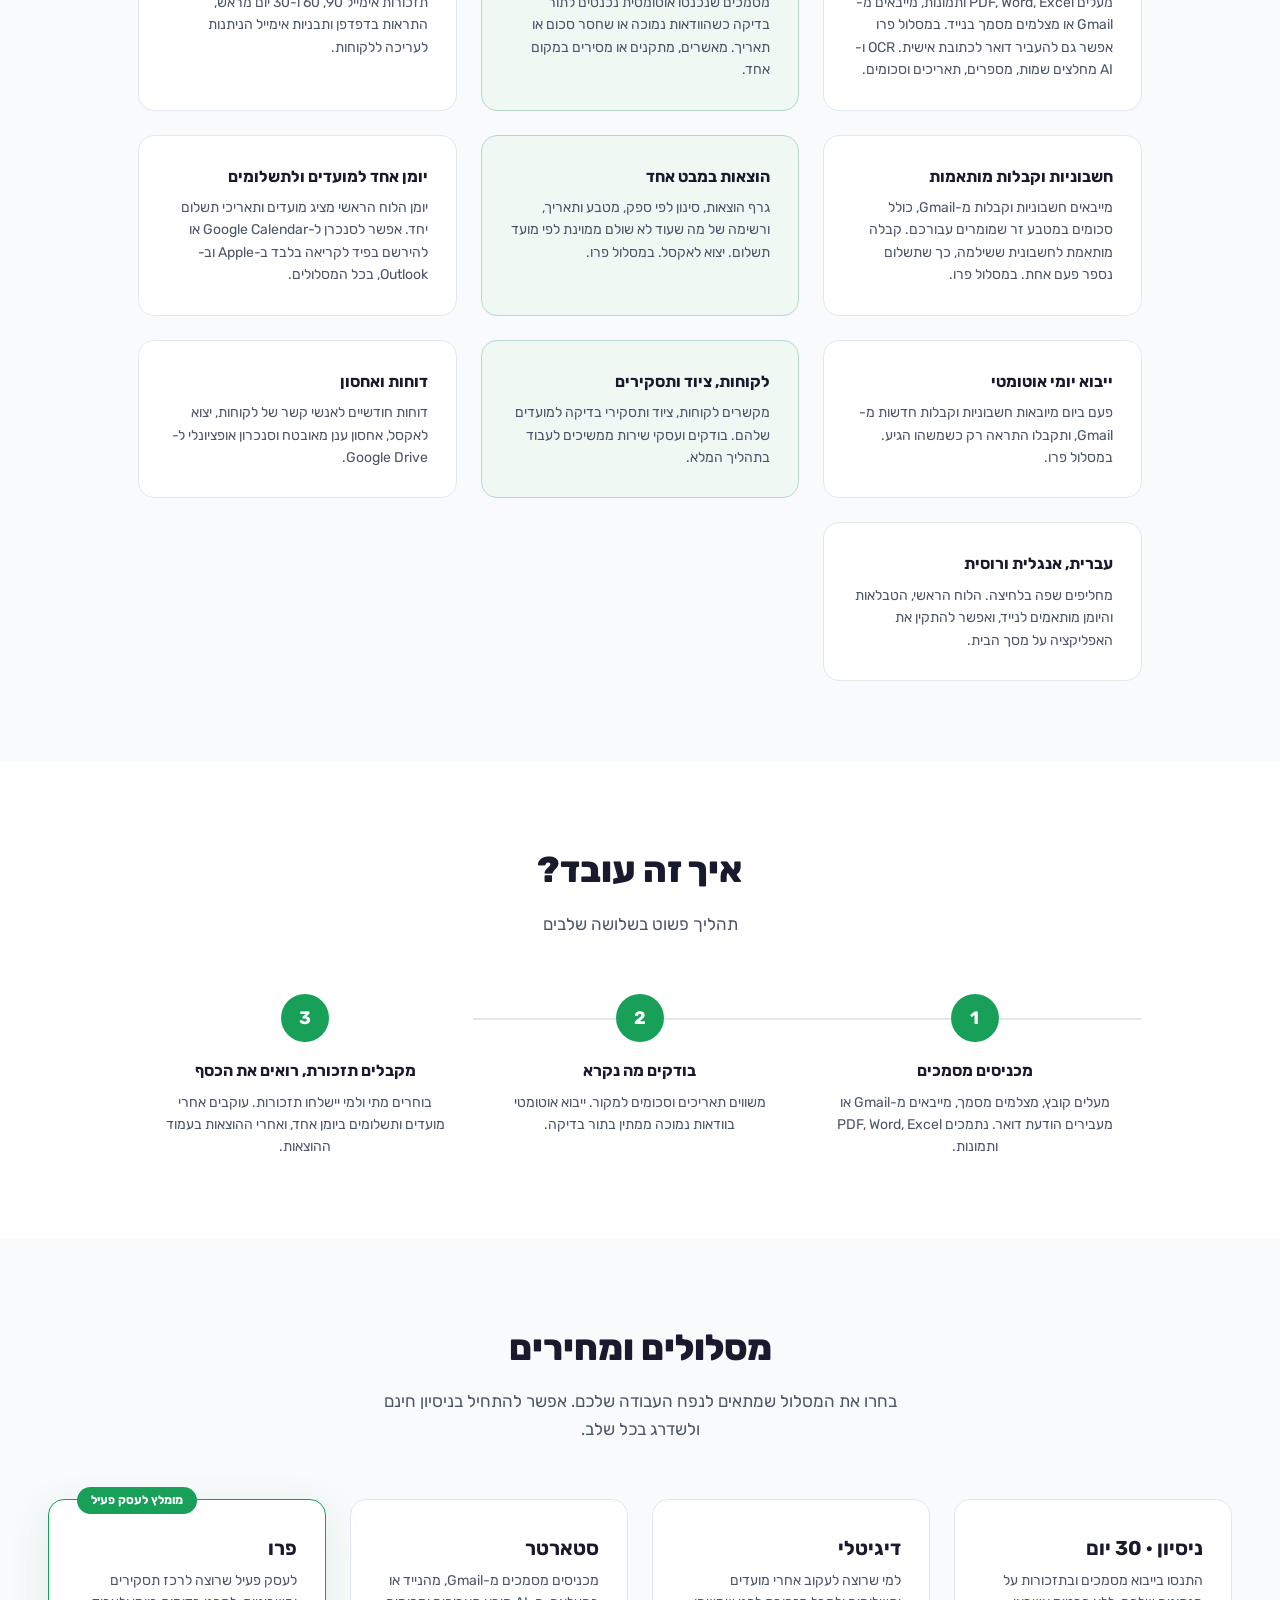
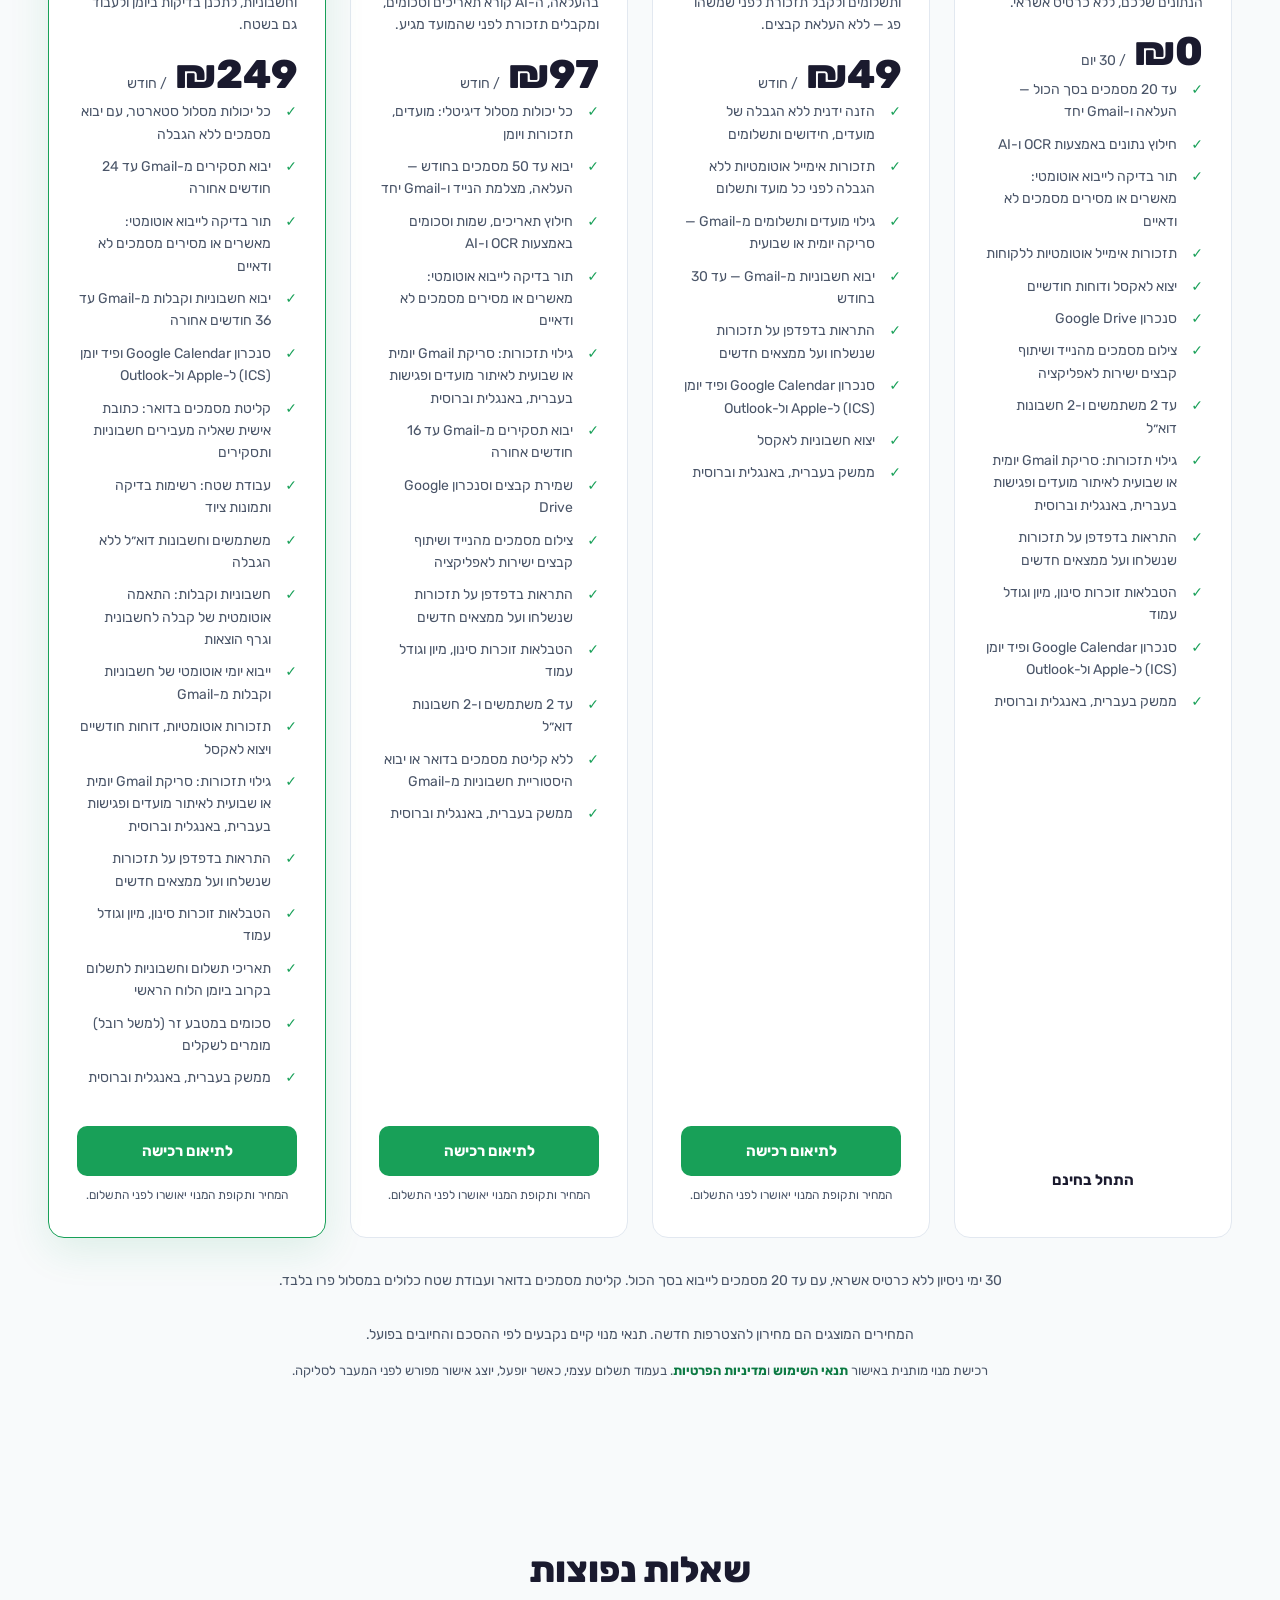
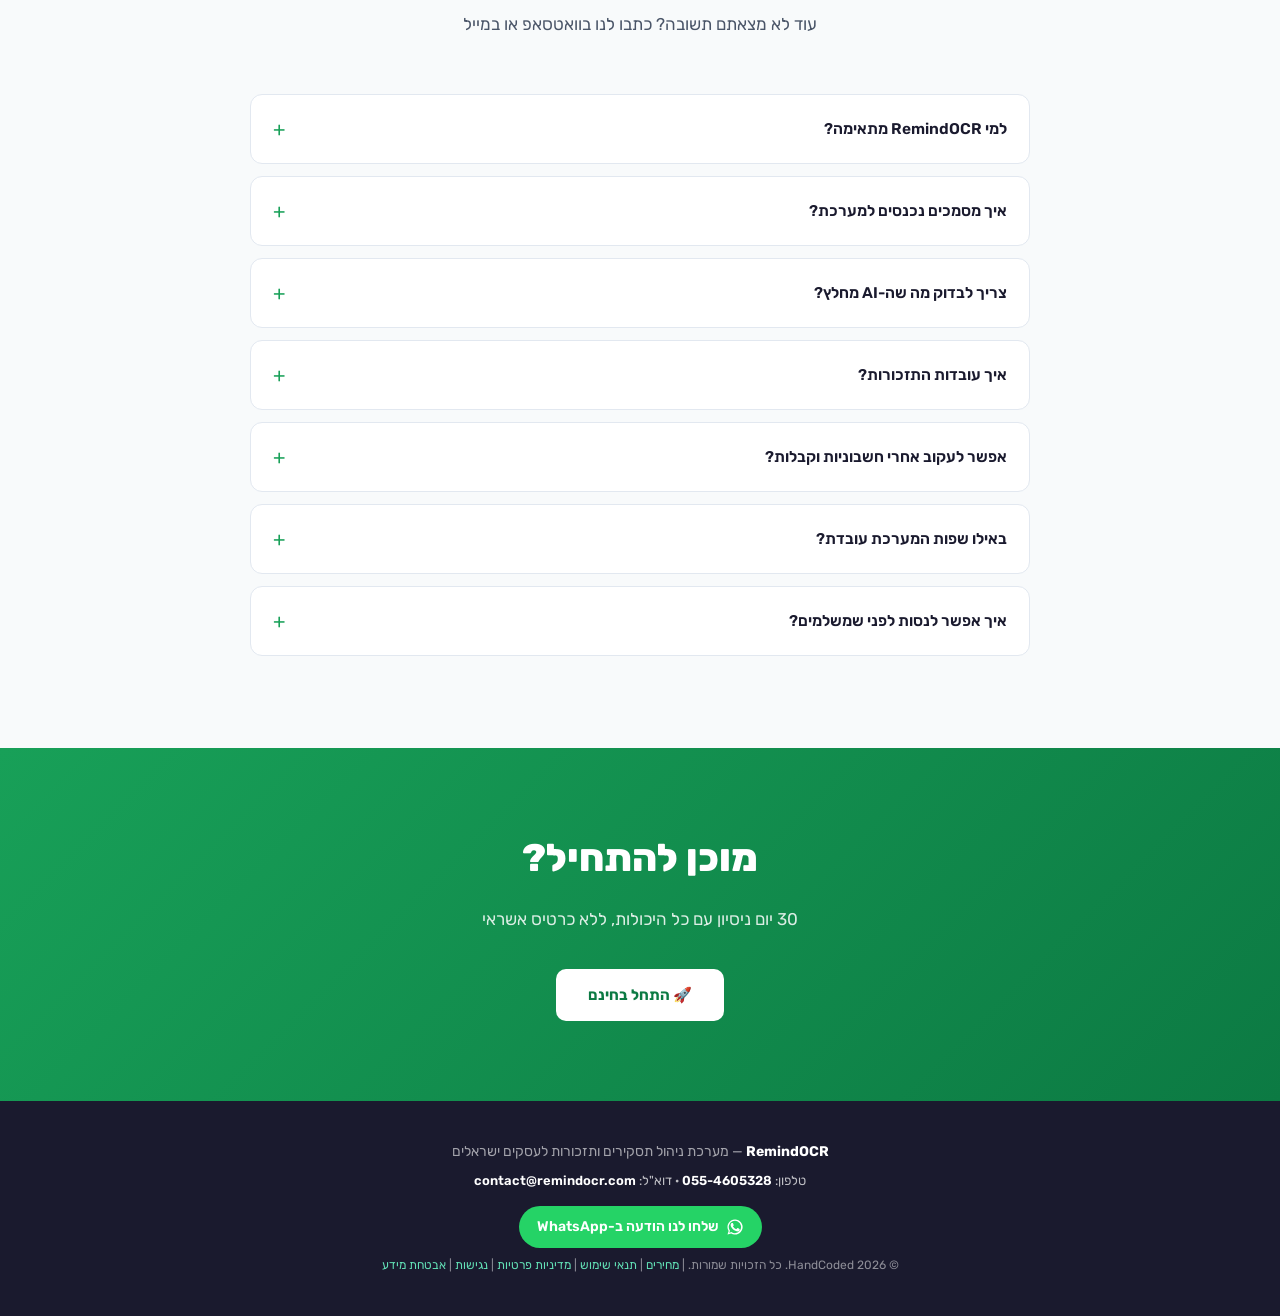
==== commit dbbe1e19: "Landing: fix hero desc — remove parties, add vendor identification Co-Authored-By: Claude Sonnet 4.6" ====
--- a/index.html
+++ b/index.html
@@ -1153,7 +1153,7 @@
       <h1>לא מפספסים מועד או תשלום</h1>
       <p class="hero-tagline">מסמכים, מועדים, תשלומים ותזכורות — בתיבה אחת</p>
       <p class="hero-desc">
-        מייבאים מסמכים מ-Gmail, מהנייד, מהמייל או בהעלאה ישירה — RemindOCR קוראת תאריכים, סכומים וצדדים אוטומטית. קבלות מתאימות לחשבוניות ששולמו, ותזכורת יוצאת לפני כל מועד שמתקרב. לא צריך לזכור כלום בעצמכם.
+        מייבאים מסמכים מ-Gmail, מהנייד, מהמייל או בהעלאה ישירה — RemindOCR קוראת תאריכים וסכומים אוטומטית, מזהה את הספק, ומתאימה קבלות לחשבוניות ששולמו. תזכורת יוצאת לפני כל מועד שמתקרב, בלי שצריך לזכור כלום בעצמכם.
       </p>
       <div class="hero-actions">
         <a class="btn-primary" href="https://app.remindocr.com/login?tab=register">30 יום ניסיון חינם</a>
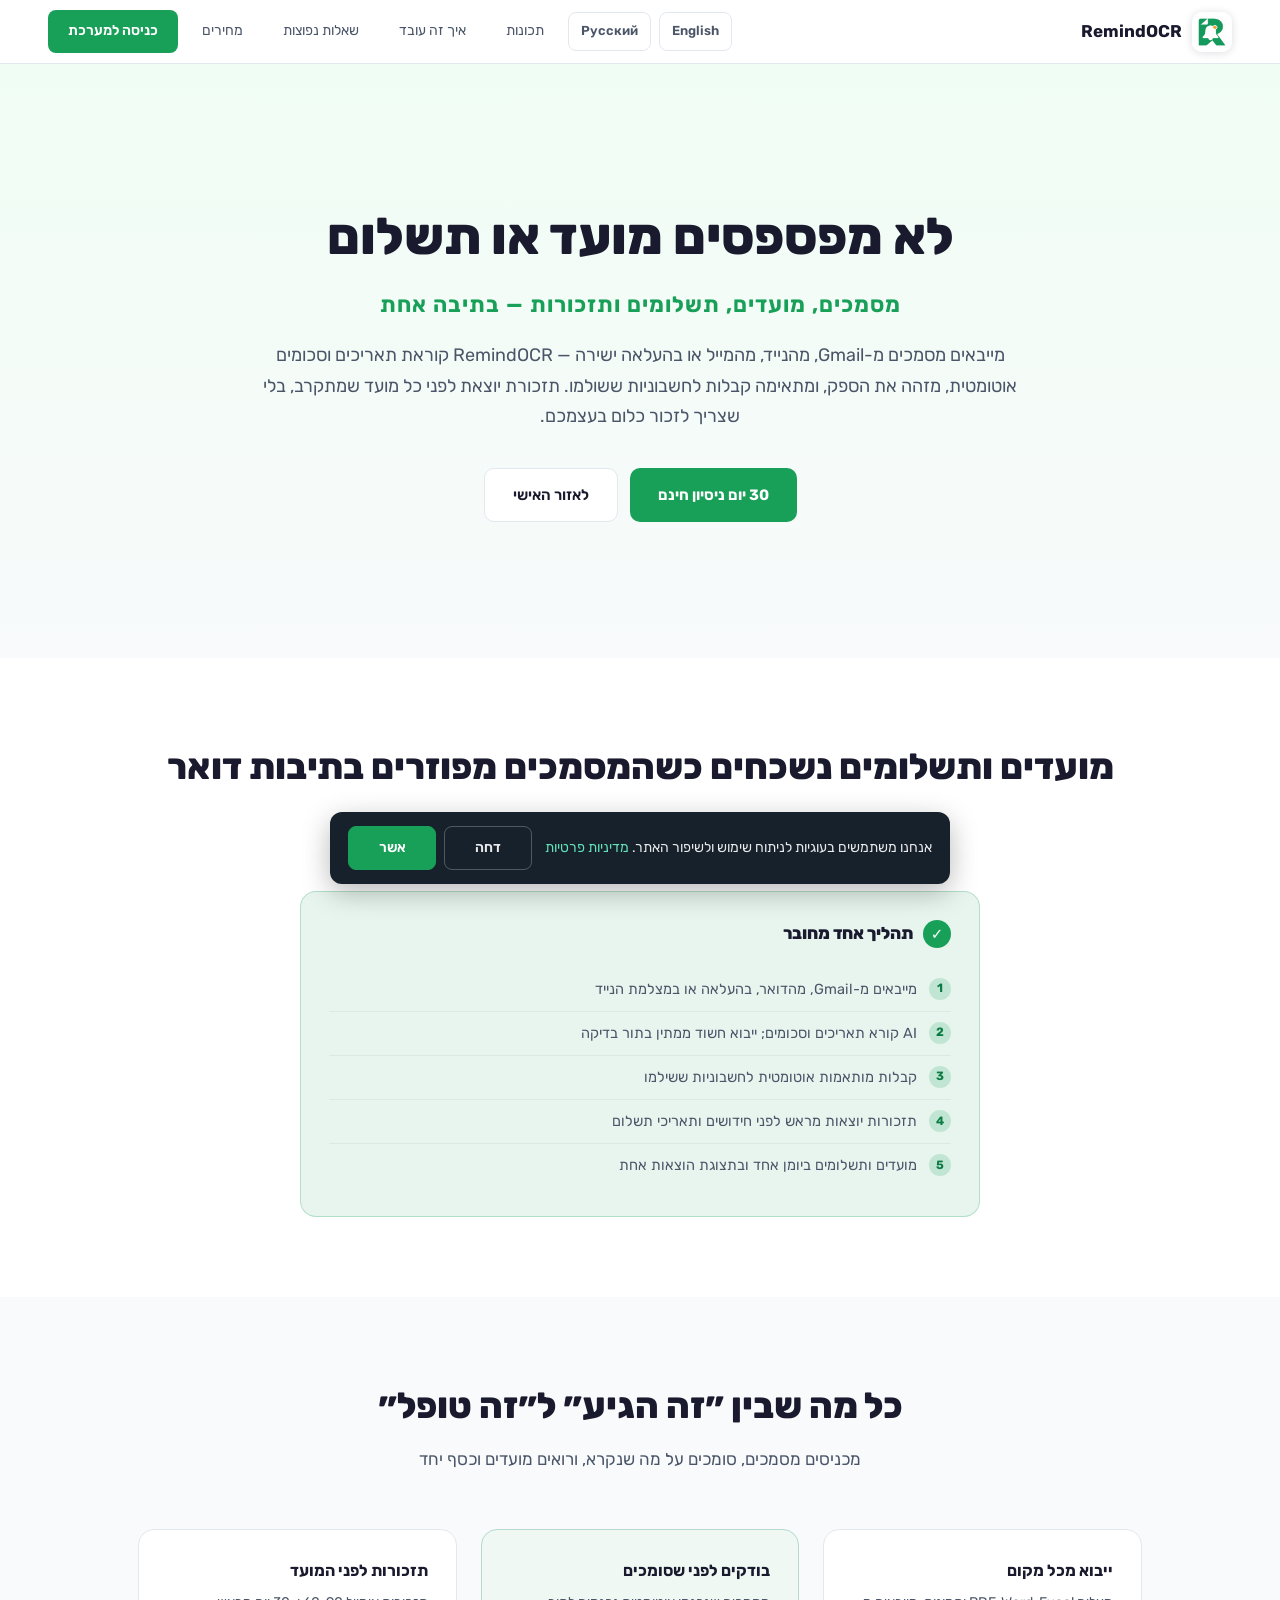
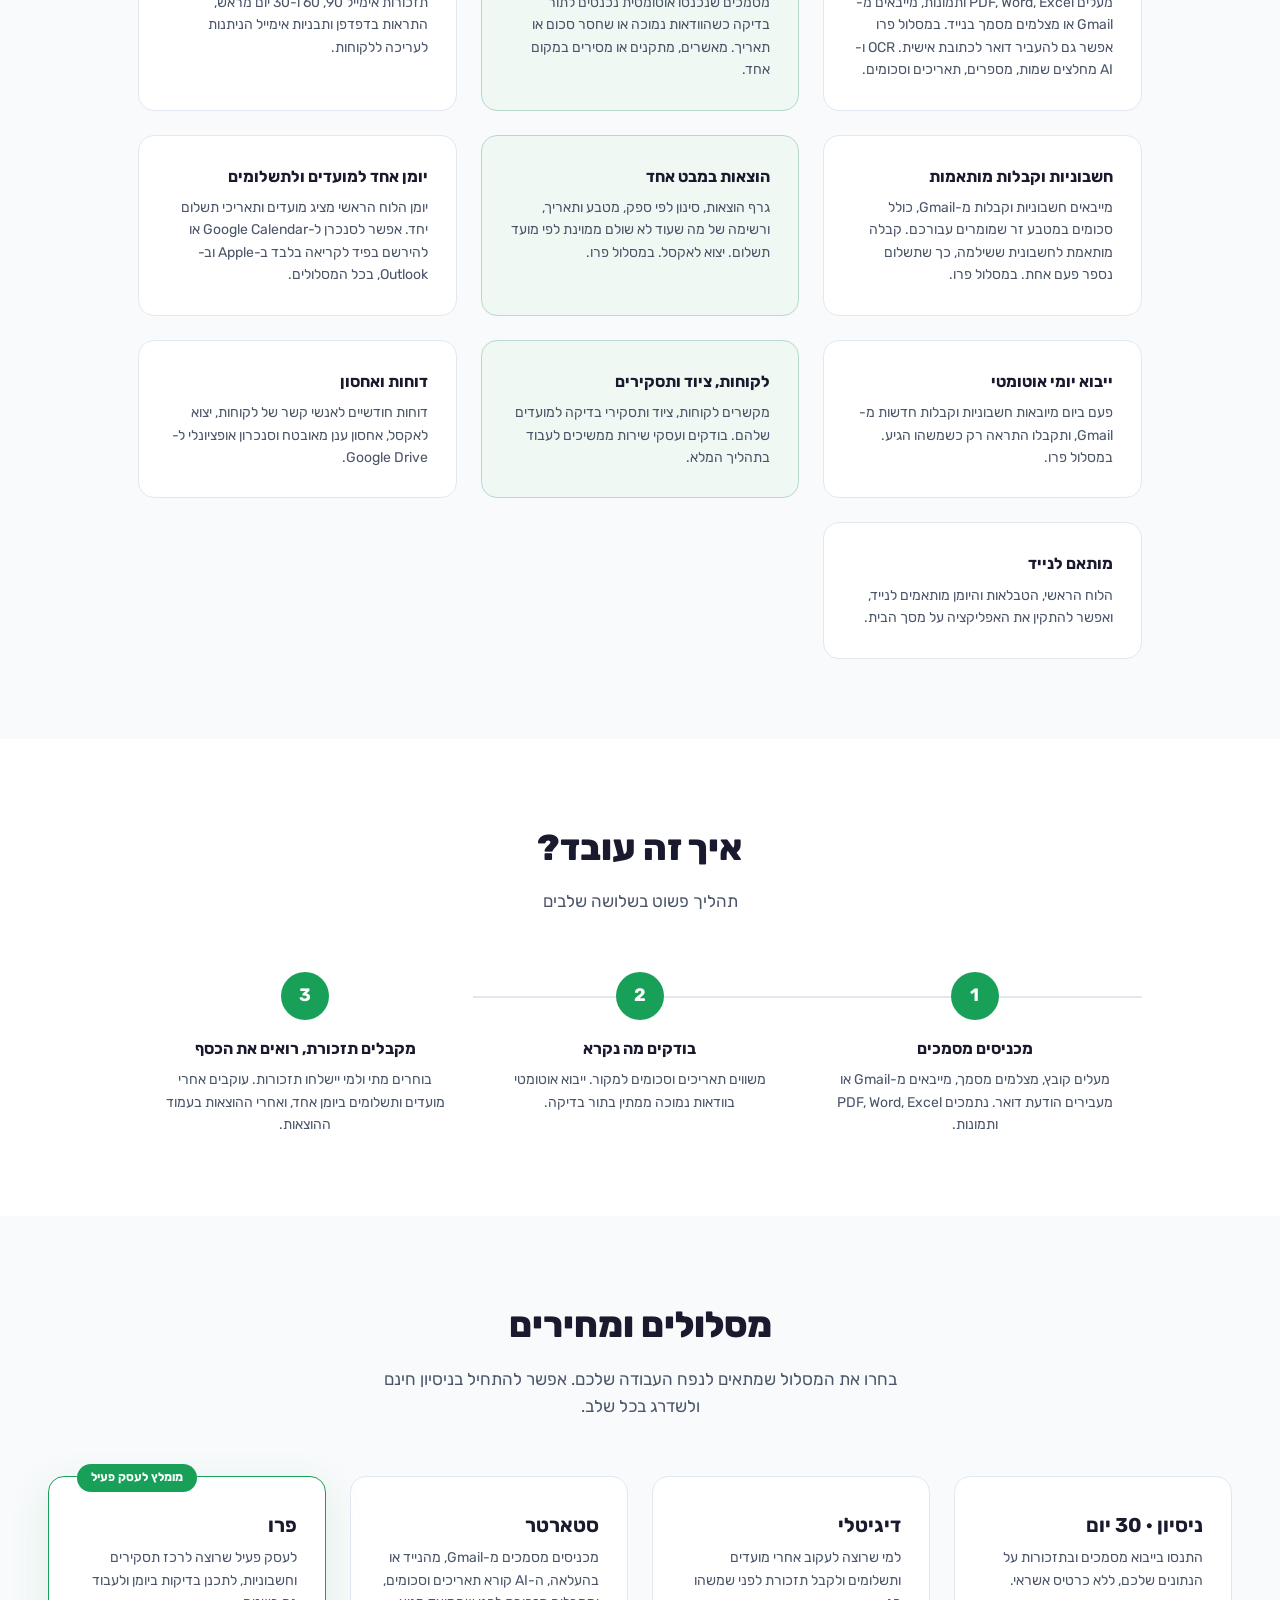
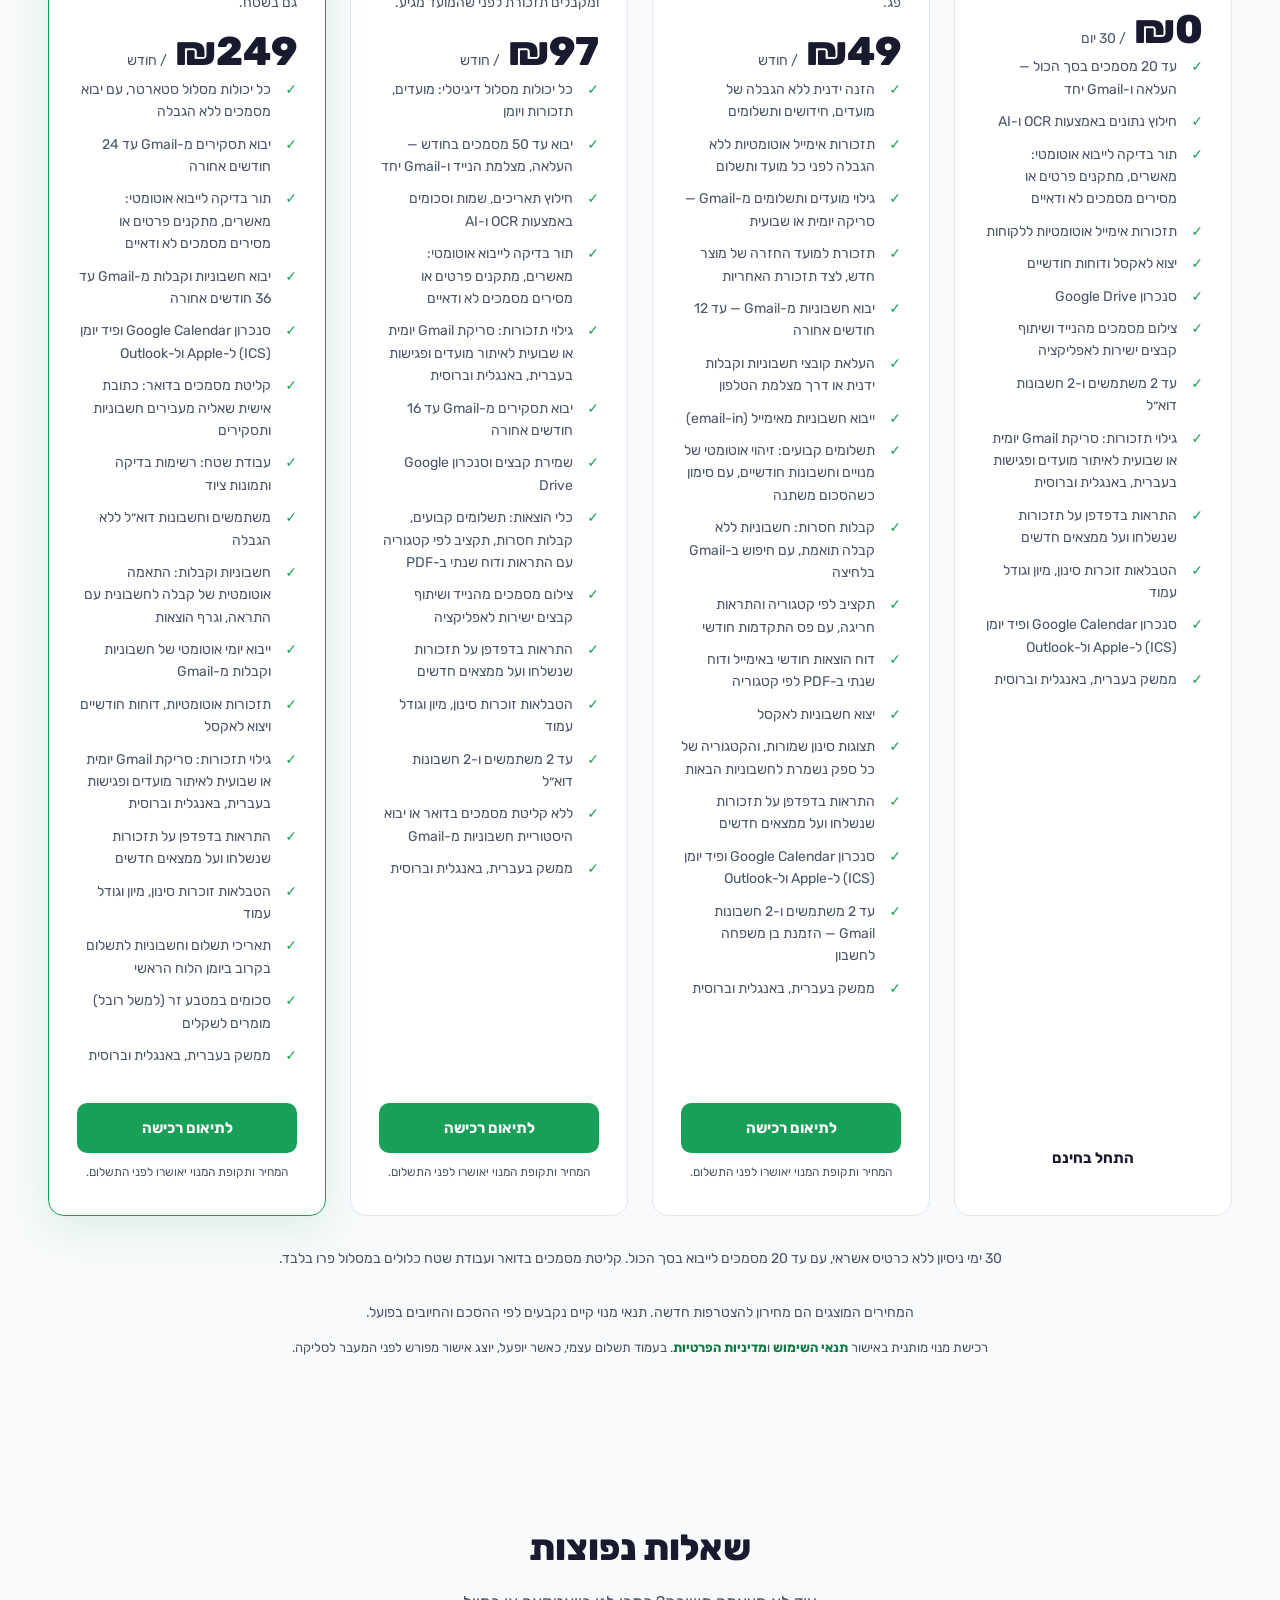
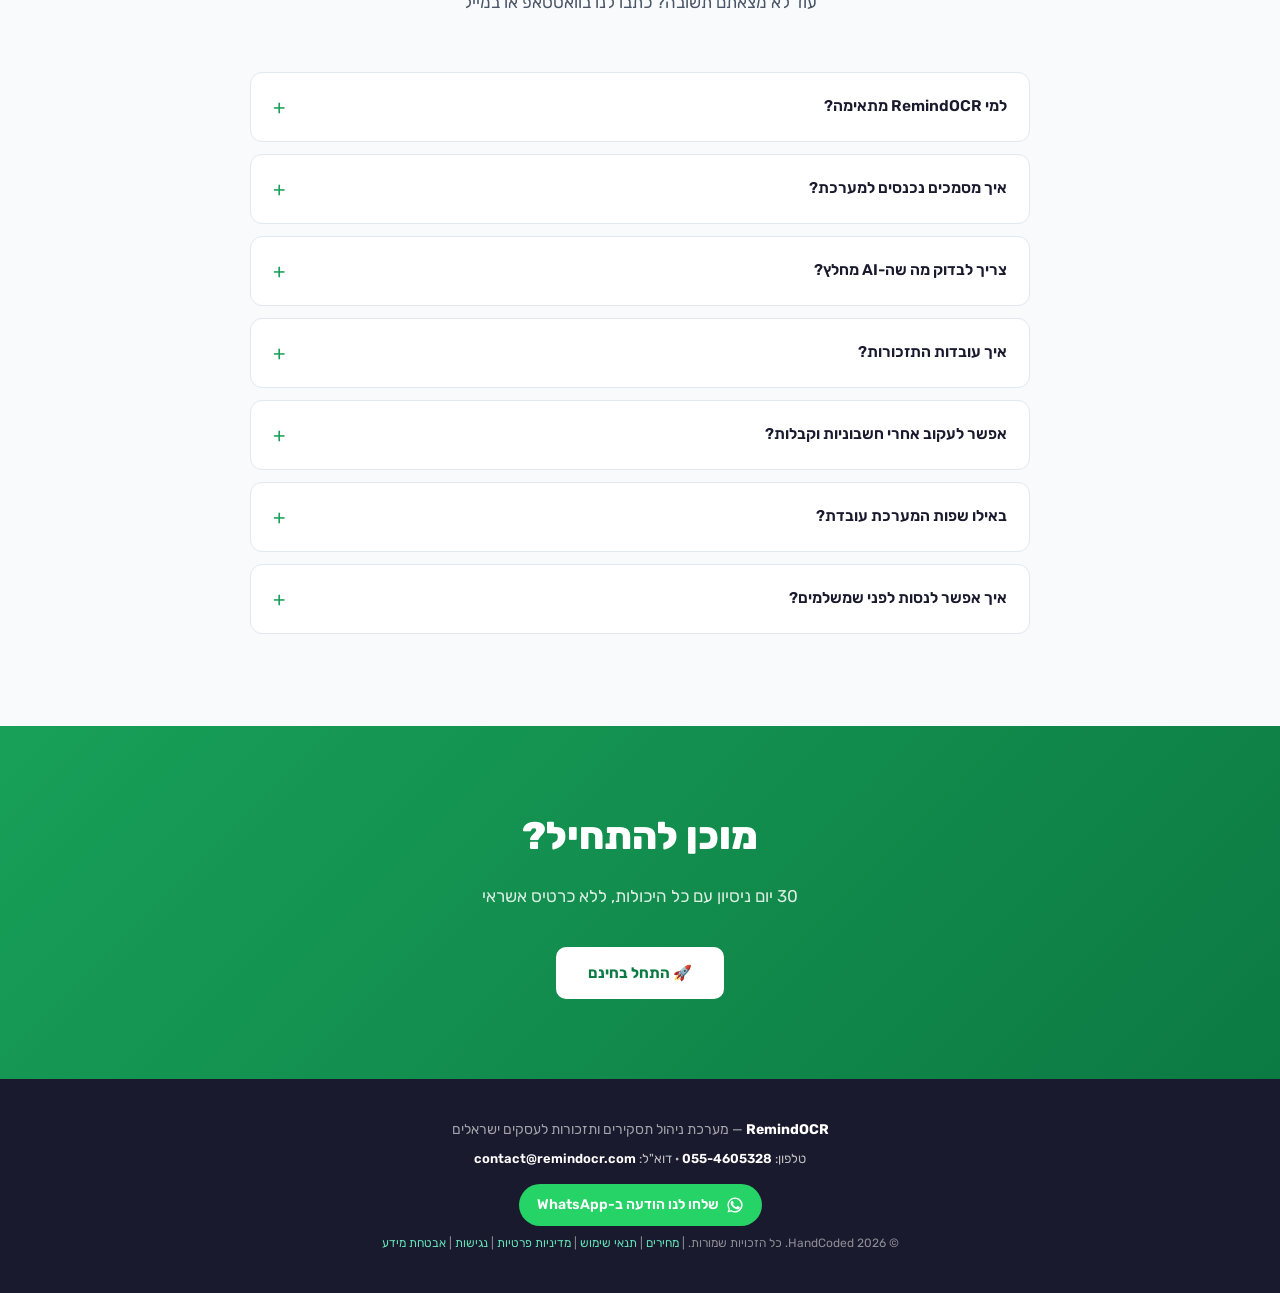
==== commit c22b1197: "fix: remove Russian language references, update pricing catalog - Remove עברית nav-lang links from e" ====
--- a/index.html
+++ b/index.html
@@ -1204,7 +1204,7 @@
 <div class="feature-card"><h3>ייבוא יומי אוטומטי</h3><p>פעם ביום מיובאות חשבוניות וקבלות חדשות מ-Gmail, ותקבלו התראה רק כשמשהו הגיע. במסלול פרו.</p></div>
 <div class="feature-card feature-card--accent"><h3>לקוחות, ציוד ותסקירים</h3><p>מקשרים לקוחות, ציוד ותסקירי בדיקה למועדים שלהם. בודקים ועסקי שירות ממשיכים לעבוד בתהליך המלא.</p></div>
 <div class="feature-card"><h3>דוחות ואחסון</h3><p>דוחות חודשיים לאנשי קשר של לקוחות, יצוא לאקסל, אחסון ענן מאובטח וסנכרון אופציונלי ל-Google Drive.</p></div>
-<div class="feature-card"><h3>עברית, אנגלית ורוסית</h3><p>מחליפים שפה בלחיצה. הלוח הראשי, הטבלאות והיומן מותאמים לנייד, ואפשר להתקין את האפליקציה על מסך הבית.</p></div>
+<div class="feature-card"><h3>מותאם לנייד</h3><p>הלוח הראשי, הטבלאות והיומן מותאמים לנייד, ואפשר להתקין את האפליקציה על מסך הבית.</p></div>
   </div>
 </section>
 
@@ -1248,7 +1248,7 @@
       <h3 class="plan__name">ניסיון · 30 יום</h3>
       <p class="plan__blurb">התנסו בייבוא מסמכים ובתזכורות על הנתונים שלכם, ללא כרטיס אשראי.</p>
       <div class="plan__price"><strong>₪0</strong><span class="plan__price-period">/ 30 יום</span></div>
-      <ul class="plan__features"><li>עד 20 מסמכים בסך הכול — העלאה ו-Gmail יחד</li><li>חילוץ נתונים באמצעות OCR ו-AI</li><li>תור בדיקה לייבוא אוטומטי: מאשרים או מסירים מסמכים לא ודאיים</li><li>תזכורות אימייל אוטומטיות ללקוחות</li><li>יצוא לאקסל ודוחות חודשיים</li><li>סנכרון Google Drive</li><li>צילום מסמכים מהנייד ושיתוף קבצים ישירות לאפליקציה</li><li>עד 2 משתמשים ו-2 חשבונות דוא״ל</li><li>גילוי תזכורות: סריקת Gmail יומית או שבועית לאיתור מועדים ופגישות בעברית, באנגלית וברוסית</li><li>התראות בדפדפן על תזכורות שנשלחו ועל ממצאים חדשים</li><li>הטבלאות זוכרות סינון, מיון וגודל עמוד</li><li>סנכרון Google Calendar ופיד יומן (ICS) ל-Apple ול-Outlook</li><li>ממשק בעברית, באנגלית וברוסית</li></ul>
+      <ul class="plan__features"><li>עד 20 מסמכים בסך הכול — העלאה ו-Gmail יחד</li><li>חילוץ נתונים באמצעות OCR ו-AI</li><li>תור בדיקה לייבוא אוטומטי: מאשרים, מתקנים פרטים או מסירים מסמכים לא ודאיים</li><li>תזכורות אימייל אוטומטיות ללקוחות</li><li>יצוא לאקסל ודוחות חודשיים</li><li>סנכרון Google Drive</li><li>צילום מסמכים מהנייד ושיתוף קבצים ישירות לאפליקציה</li><li>עד 2 משתמשים ו-2 חשבונות דוא״ל</li><li>גילוי תזכורות: סריקת Gmail יומית או שבועית לאיתור מועדים ופגישות בעברית ובאנגלית</li><li>התראות בדפדפן על תזכורות שנשלחו ועל ממצאים חדשים</li><li>הטבלאות זוכרות סינון, מיון וגודל עמוד</li><li>סנכרון Google Calendar ופיד יומן (ICS) ל-Apple ול-Outlook</li><li>ממשק בעברית ובאנגלית</li></ul>
       <a class="plan__cta plan__cta--ghost" href="https://app.remindocr.com/login?tab=register">התחל בחינם</a>
 
     </article>
@@ -1257,7 +1257,7 @@
       <h3 class="plan__name">דיגיטלי</h3>
       <p class="plan__blurb">למי שרוצה לעקוב אחרי מועדים ותשלומים ולקבל תזכורת לפני שמשהו פג.</p>
       <div class="plan__price"><strong>₪49</strong><span class="plan__price-period">/ חודש</span></div>
-      <ul class="plan__features"><li>הזנה ידנית ללא הגבלה של מועדים, חידושים ותשלומים</li><li>תזכורות אימייל אוטומטיות ללא הגבלה לפני כל מועד ותשלום</li><li>גילוי מועדים ותשלומים מ-Gmail — סריקה יומית או שבועית</li><li>יבוא חשבוניות מ-Gmail — עד 12 חודשים אחורה</li><li>העלאת קובצי חשבוניות וקבלות ידנית או דרך מצלמת הטלפון</li><li>ייבוא חשבוניות מאימייל (email-in)</li><li>התראות בדפדפן על תזכורות שנשלחו ועל ממצאים חדשים</li><li>סנכרון Google Calendar ופיד יומן (ICS) ל-Apple ול-Outlook</li><li>יצוא חשבוניות לאקסל</li><li>ממשק בעברית, באנגלית וברוסית</li></ul>
+      <ul class="plan__features"><li>הזנה ידנית ללא הגבלה של מועדים, חידושים ותשלומים</li><li>תזכורות אימייל אוטומטיות ללא הגבלה לפני כל מועד ותשלום</li><li>גילוי מועדים ותשלומים מ-Gmail — סריקה יומית או שבועית</li><li>תזכורת למועד החזרה של מוצר חדש, לצד תזכורת האחריות</li><li>יבוא חשבוניות מ-Gmail — עד 12 חודשים אחורה</li><li>העלאת קובצי חשבוניות וקבלות ידנית או דרך מצלמת הטלפון</li><li>ייבוא חשבוניות מאימייל (email-in)</li><li>תשלומים קבועים: זיהוי אוטומטי של מנויים וחשבונות חודשיים, עם סימון כשהסכום משתנה</li><li>קבלות חסרות: חשבוניות ללא קבלה תואמת, עם חיפוש ב-Gmail בלחיצה</li><li>תקציב לפי קטגוריה והתראות חריגה, עם פס התקדמות חודשי</li><li>דוח הוצאות חודשי באימייל ודוח שנתי ב-PDF לפי קטגוריה</li><li>יצוא חשבוניות לאקסל</li><li>תצוגות סינון שמורות, והקטגוריה של כל ספק נשמרת לחשבוניות הבאות</li><li>התראות בדפדפן על תזכורות שנשלחו ועל ממצאים חדשים</li><li>סנכרון Google Calendar ופיד יומן (ICS) ל-Apple ול-Outlook</li><li>עד 2 משתמשים ו-2 חשבונות Gmail — הזמנת בן משפחה לחשבון</li><li>ממשק בעברית ובאנגלית</li></ul>
       <a class="plan__cta plan__cta--primary" href="https://wa.me/972554605328?text=%D7%A9%D7%9C%D7%95%D7%9D%2C%20%D7%90%D7%A0%D7%99%20%D7%9E%D7%A2%D7%95%D7%A0%D7%99%D7%99%D7%9F%20%D7%9C%D7%A8%D7%9B%D7%95%D7%A9%20%D7%90%D7%AA%20%D7%94%D7%9E%D7%A1%D7%9C%D7%95%D7%9C%20%D7%93%D7%99%D7%92%D7%99%D7%98%D7%9C%D7%99%20%D7%A9%D7%9C%20RemindOCR." target="_blank" rel="noopener noreferrer">לתיאום רכישה</a>
       <p class="plan__soon-note">המחיר ותקופת המנוי יאושרו לפני התשלום.</p>
     </article>
@@ -1266,7 +1266,7 @@
       <h3 class="plan__name">סטארטר</h3>
       <p class="plan__blurb">מכניסים מסמכים מ-Gmail, מהנייד או בהעלאה, ה-AI קורא תאריכים וסכומים, ומקבלים תזכורת לפני שהמועד מגיע.</p>
       <div class="plan__price"><strong>₪97</strong><span class="plan__price-period">/ חודש</span></div>
-      <ul class="plan__features"><li>כל יכולות מסלול דיגיטלי: מועדים, תזכורות ויומן</li><li>יבוא עד 50 מסמכים בחודש — העלאה, מצלמת הנייד ו-Gmail יחד</li><li>חילוץ תאריכים, שמות וסכומים באמצעות OCR ו-AI</li><li>תור בדיקה לייבוא אוטומטי: מאשרים או מסירים מסמכים לא ודאיים</li><li>גילוי תזכורות: סריקת Gmail יומית או שבועית לאיתור מועדים ופגישות בעברית, באנגלית וברוסית</li><li>יבוא תסקירים מ-Gmail עד 16 חודשים אחורה</li><li>שמירת קבצים וסנכרון Google Drive</li><li>צילום מסמכים מהנייד ושיתוף קבצים ישירות לאפליקציה</li><li>התראות בדפדפן על תזכורות שנשלחו ועל ממצאים חדשים</li><li>הטבלאות זוכרות סינון, מיון וגודל עמוד</li><li>עד 2 משתמשים ו-2 חשבונות דוא״ל</li><li>ללא קליטת מסמכים בדואר או יבוא היסטוריית חשבוניות מ-Gmail</li><li>ממשק בעברית, באנגלית וברוסית</li></ul>
+      <ul class="plan__features"><li>כל יכולות מסלול דיגיטלי: מועדים, תזכורות ויומן</li><li>יבוא עד 50 מסמכים בחודש — העלאה, מצלמת הנייד ו-Gmail יחד</li><li>חילוץ תאריכים, שמות וסכומים באמצעות OCR ו-AI</li><li>תור בדיקה לייבוא אוטומטי: מאשרים, מתקנים פרטים או מסירים מסמכים לא ודאיים</li><li>גילוי תזכורות: סריקת Gmail יומית או שבועית לאיתור מועדים ופגישות בעברית ובאנגלית</li><li>יבוא תסקירים מ-Gmail עד 16 חודשים אחורה</li><li>שמירת קבצים וסנכרון Google Drive</li><li>כלי הוצאות: תשלומים קבועים, קבלות חסרות, תקציב לפי קטגוריה עם התראות ודוח שנתי ב-PDF</li><li>צילום מסמכים מהנייד ושיתוף קבצים ישירות לאפליקציה</li><li>התראות בדפדפן על תזכורות שנשלחו ועל ממצאים חדשים</li><li>הטבלאות זוכרות סינון, מיון וגודל עמוד</li><li>עד 2 משתמשים ו-2 חשבונות דוא״ל</li><li>ללא קליטת מסמכים בדואר או יבוא היסטוריית חשבוניות מ-Gmail</li><li>ממשק בעברית ובאנגלית</li></ul>
       <a class="plan__cta plan__cta--primary" href="https://wa.me/972554605328?text=%D7%A9%D7%9C%D7%95%D7%9D%2C%20%D7%90%D7%A0%D7%99%20%D7%9E%D7%A2%D7%95%D7%A0%D7%99%D7%99%D7%9F%20%D7%9C%D7%A8%D7%9B%D7%95%D7%A9%20%D7%90%D7%AA%20%D7%94%D7%9E%D7%A1%D7%9C%D7%95%D7%9C%20%D7%A1%D7%98%D7%90%D7%A8%D7%98%D7%A8%20%D7%A9%D7%9C%20RemindOCR." target="_blank" rel="noopener noreferrer">לתיאום רכישה</a>
       <p class="plan__soon-note">המחיר ותקופת המנוי יאושרו לפני התשלום.</p>
     </article>
@@ -1275,7 +1275,7 @@
       <h3 class="plan__name">פרו</h3>
       <p class="plan__blurb">לעסק פעיל שרוצה לרכז תסקירים וחשבוניות, לתכנן בדיקות ביומן ולעבוד גם בשטח.</p>
       <div class="plan__price"><strong>₪249</strong><span class="plan__price-period">/ חודש</span></div>
-      <ul class="plan__features"><li>כל יכולות מסלול סטארטר, עם יבוא מסמכים ללא הגבלה</li><li>יבוא תסקירים מ-Gmail עד 24 חודשים אחורה</li><li>תור בדיקה לייבוא אוטומטי: מאשרים או מסירים מסמכים לא ודאיים</li><li>יבוא חשבוניות וקבלות מ-Gmail עד 36 חודשים אחורה</li><li>סנכרון Google Calendar ופיד יומן (ICS) ל-Apple ול-Outlook</li><li>קליטת מסמכים בדואר: כתובת אישית שאליה מעבירים חשבוניות ותסקירים</li><li>עבודת שטח: רשימות בדיקה ותמונות ציוד</li><li>משתמשים וחשבונות דוא״ל ללא הגבלה</li><li>חשבוניות וקבלות: התאמה אוטומטית של קבלה לחשבונית וגרף הוצאות</li><li>ייבוא יומי אוטומטי של חשבוניות וקבלות מ-Gmail</li><li>תזכורות אוטומטיות, דוחות חודשיים ויצוא לאקסל</li><li>גילוי תזכורות: סריקת Gmail יומית או שבועית לאיתור מועדים ופגישות בעברית, באנגלית וברוסית</li><li>התראות בדפדפן על תזכורות שנשלחו ועל ממצאים חדשים</li><li>הטבלאות זוכרות סינון, מיון וגודל עמוד</li><li>תאריכי תשלום וחשבוניות לתשלום בקרוב ביומן הלוח הראשי</li><li>סכומים במטבע זר (למשל רובל) מומרים לשקלים</li><li>ממשק בעברית, באנגלית וברוסית</li></ul>
+      <ul class="plan__features"><li>כל יכולות מסלול סטארטר, עם יבוא מסמכים ללא הגבלה</li><li>יבוא תסקירים מ-Gmail עד 24 חודשים אחורה</li><li>תור בדיקה לייבוא אוטומטי: מאשרים, מתקנים פרטים או מסירים מסמכים לא ודאיים</li><li>יבוא חשבוניות וקבלות מ-Gmail עד 36 חודשים אחורה</li><li>סנכרון Google Calendar ופיד יומן (ICS) ל-Apple ול-Outlook</li><li>קליטת מסמכים בדואר: כתובת אישית שאליה מעבירים חשבוניות ותסקירים</li><li>עבודת שטח: רשימות בדיקה ותמונות ציוד</li><li>משתמשים וחשבונות דוא״ל ללא הגבלה</li><li>חשבוניות וקבלות: התאמה אוטומטית של קבלה לחשבונית עם התראה, וגרף הוצאות</li><li>ייבוא יומי אוטומטי של חשבוניות וקבלות מ-Gmail</li><li>תזכורות אוטומטיות, דוחות חודשיים ויצוא לאקסל</li><li>גילוי תזכורות: סריקת Gmail יומית או שבועית לאיתור מועדים ופגישות בעברית ובאנגלית</li><li>התראות בדפדפן על תזכורות שנשלחו ועל ממצאים חדשים</li><li>הטבלאות זוכרות סינון, מיון וגודל עמוד</li><li>תאריכי תשלום וחשבוניות לתשלום בקרוב ביומן הלוח הראשי</li><li>סכומים במטבע זר (למשל רובל) מומרים לשקלים</li><li>ממשק בעברית ובאנגלית</li></ul>
       <a class="plan__cta plan__cta--primary" href="https://wa.me/972554605328?text=%D7%A9%D7%9C%D7%95%D7%9D%2C%20%D7%90%D7%A0%D7%99%20%D7%9E%D7%A2%D7%95%D7%A0%D7%99%D7%99%D7%9F%20%D7%9C%D7%A8%D7%9B%D7%95%D7%A9%20%D7%90%D7%AA%20%D7%94%D7%9E%D7%A1%D7%9C%D7%95%D7%9C%20%D7%A4%D7%A8%D7%95%20%D7%A9%D7%9C%20RemindOCR." target="_blank" rel="noopener noreferrer">לתיאום רכישה</a>
       <p class="plan__soon-note">המחיר ותקופת המנוי יאושרו לפני התשלום.</p>
     </article></div>
@@ -1301,7 +1301,7 @@
 <details class="faq-item"><summary>צריך לבדוק מה שה-AI מחלץ?</summary><p>כן. בודקים תאריכים, סכומים ושמות מול המקור לפני שנשענים עליהם. ייבוא אוטומטי שנראה לא ודאי ממתין בתור בדיקה עד שתאשרו או תסירו אותו.</p></details>
 <details class="faq-item"><summary>איך עובדות התזכורות?</summary><p>המערכת שולחת תזכורות אימייל לפני התאריכים שנעקבים, למשל 90, 60 ו-30 יום מראש. בוחרים נמענים ומתאימים את התבנית. התראות בדפדפן הן אופציונליות.</p></details>
 <details class="faq-item"><summary>אפשר לעקוב אחרי חשבוניות וקבלות?</summary><p>כן, במסלול פרו. חשבוניות וקבלות מיובאות מ-Gmail, קבלות מותאמות לחשבוניות ששילמו, וההוצאות מוצגות בגרף ובטבלה עם סינון.</p></details>
-<details class="faq-item"><summary>באילו שפות המערכת עובדת?</summary><p>האפליקציה עובדת בעברית, באנגלית וברוסית וקוראת מסמכים בשפות האלה. אפשר להחליף שפה בכל רגע מתפריט המשתמש.</p></details>
+<details class="faq-item"><summary>באילו שפות המערכת עובדת?</summary><p>האפליקציה עובדת בעברית ובאנגלית וקוראת מסמכים בשפות האלה. אפשר להחליף שפה בכל רגע מתפריט המשתמש.</p></details>
 <details class="faq-item"><summary>איך אפשר לנסות לפני שמשלמים?</summary><p>מתחילים 30 יום ניסיון חינם ללא כרטיס אשראי, מנסים מסמכים משלכם, בודקים את השדות שחולצו ומגדירים תזכורות. אפשר לבטל בכל עת.</p></details>
   </div>
 </section>
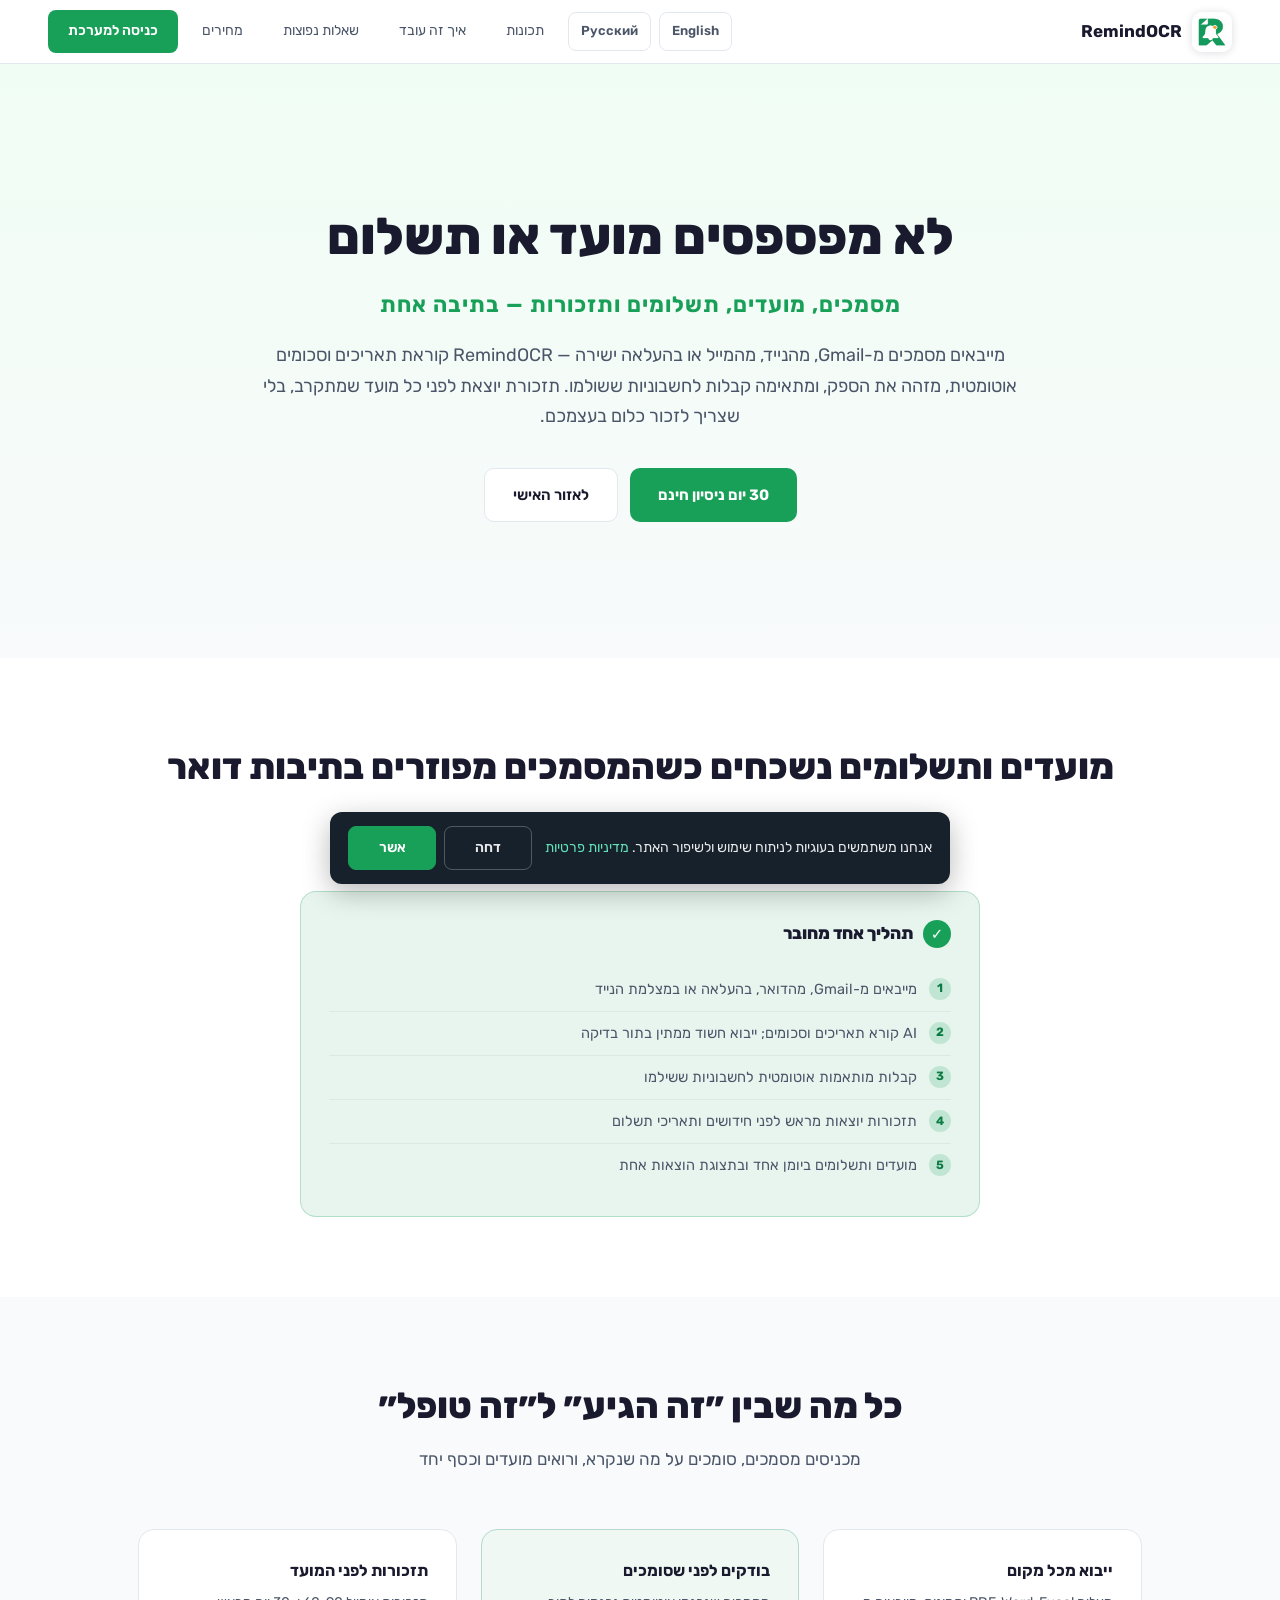
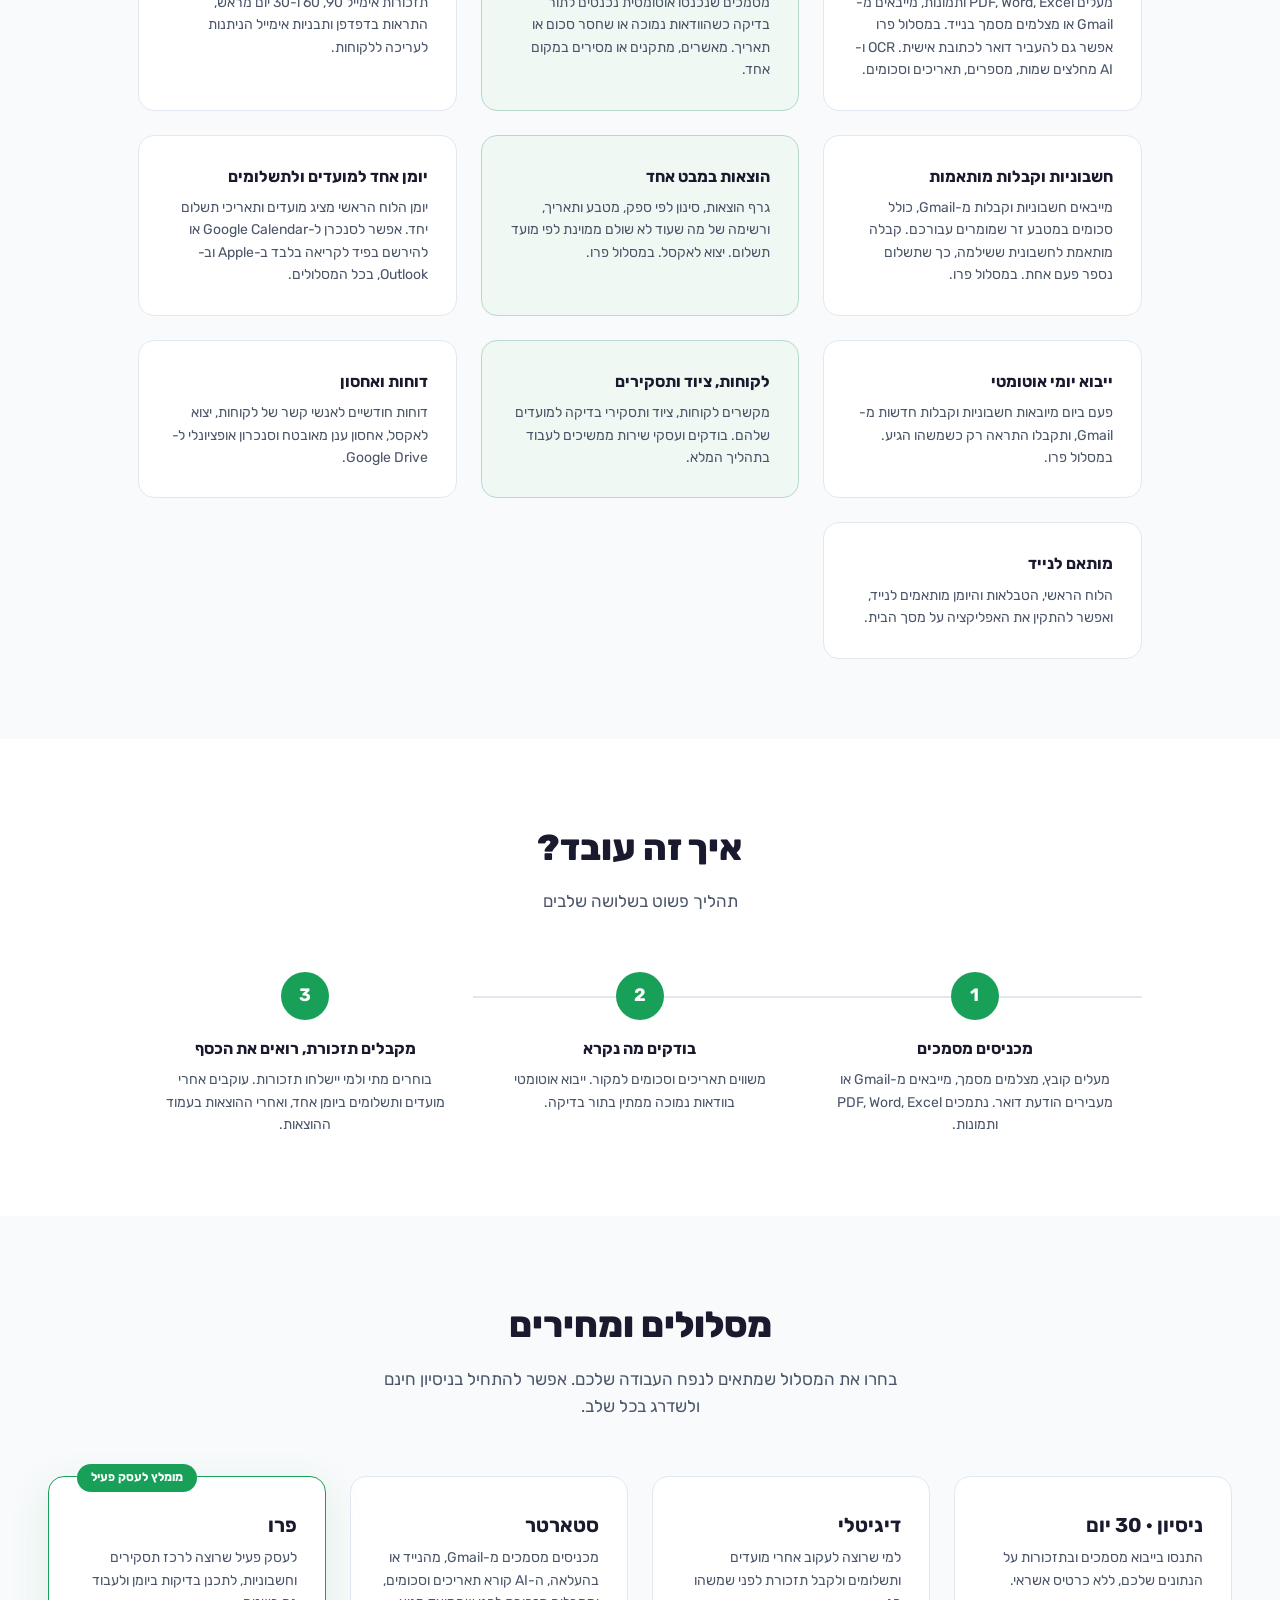
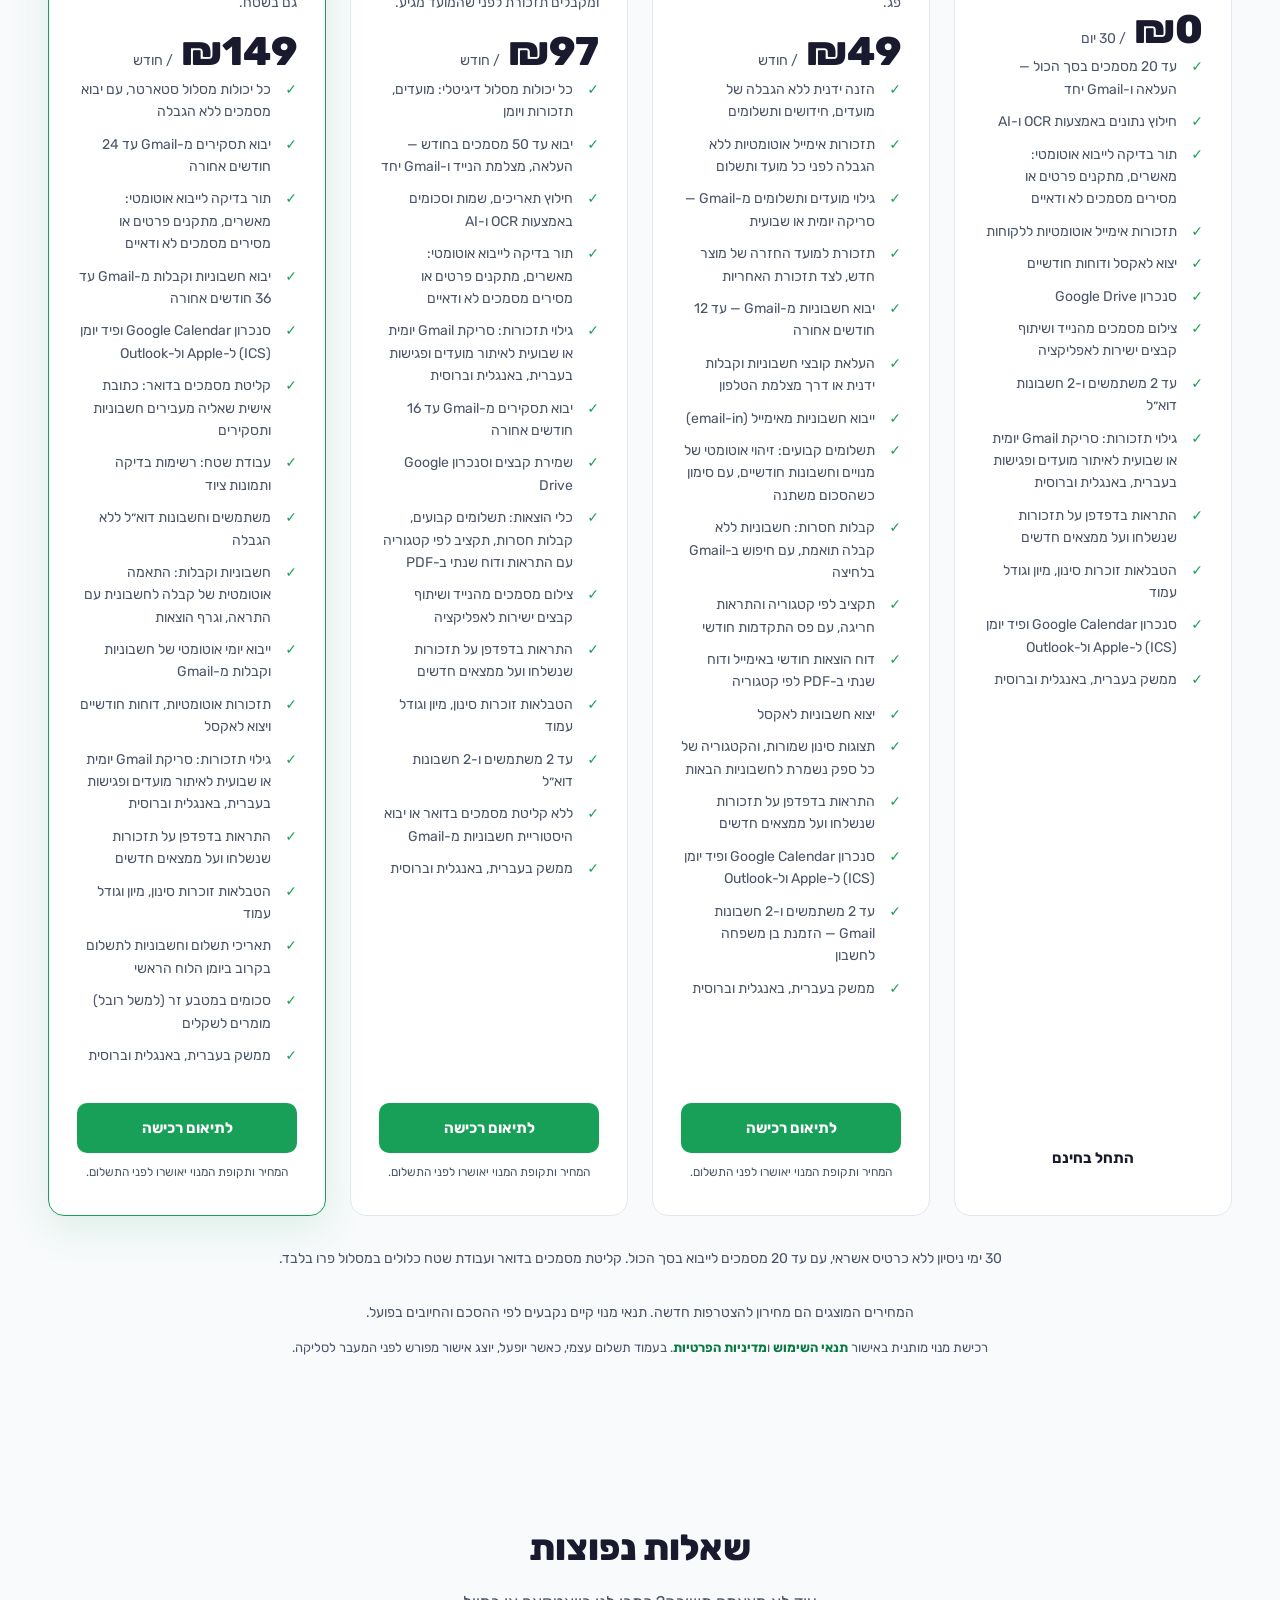
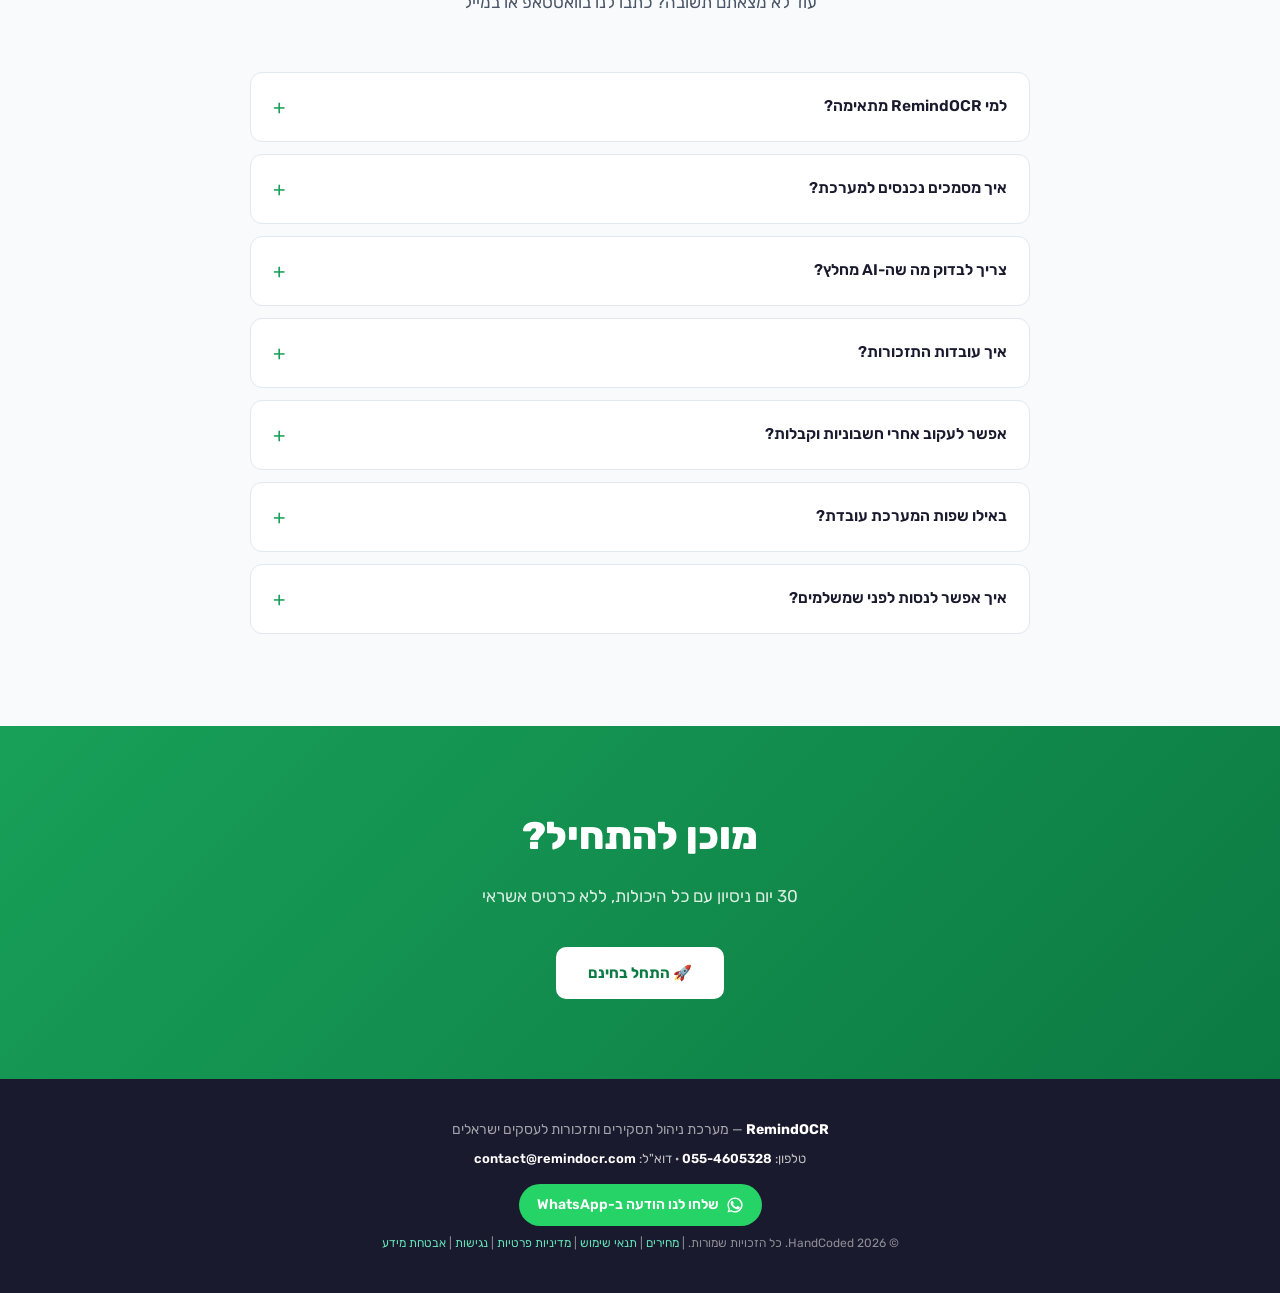
==== commit 29c45723: "fix: reduce פרו plan monthly price from 249 to 149 (yearly 2388→1428) Co-Authored-By: Claude Sonnet " ====
--- a/index.html
+++ b/index.html
@@ -1274,7 +1274,7 @@
       <span class="plan__badge">מומלץ לעסק פעיל</span>
       <h3 class="plan__name">פרו</h3>
       <p class="plan__blurb">לעסק פעיל שרוצה לרכז תסקירים וחשבוניות, לתכנן בדיקות ביומן ולעבוד גם בשטח.</p>
-      <div class="plan__price"><strong>₪249</strong><span class="plan__price-period">/ חודש</span></div>
+      <div class="plan__price"><strong>₪149</strong><span class="plan__price-period">/ חודש</span></div>
       <ul class="plan__features"><li>כל יכולות מסלול סטארטר, עם יבוא מסמכים ללא הגבלה</li><li>יבוא תסקירים מ-Gmail עד 24 חודשים אחורה</li><li>תור בדיקה לייבוא אוטומטי: מאשרים, מתקנים פרטים או מסירים מסמכים לא ודאיים</li><li>יבוא חשבוניות וקבלות מ-Gmail עד 36 חודשים אחורה</li><li>סנכרון Google Calendar ופיד יומן (ICS) ל-Apple ול-Outlook</li><li>קליטת מסמכים בדואר: כתובת אישית שאליה מעבירים חשבוניות ותסקירים</li><li>עבודת שטח: רשימות בדיקה ותמונות ציוד</li><li>משתמשים וחשבונות דוא״ל ללא הגבלה</li><li>חשבוניות וקבלות: התאמה אוטומטית של קבלה לחשבונית עם התראה, וגרף הוצאות</li><li>ייבוא יומי אוטומטי של חשבוניות וקבלות מ-Gmail</li><li>תזכורות אוטומטיות, דוחות חודשיים ויצוא לאקסל</li><li>גילוי תזכורות: סריקת Gmail יומית או שבועית לאיתור מועדים ופגישות בעברית ובאנגלית</li><li>התראות בדפדפן על תזכורות שנשלחו ועל ממצאים חדשים</li><li>הטבלאות זוכרות סינון, מיון וגודל עמוד</li><li>תאריכי תשלום וחשבוניות לתשלום בקרוב ביומן הלוח הראשי</li><li>סכומים במטבע זר (למשל רובל) מומרים לשקלים</li><li>ממשק בעברית ובאנגלית</li></ul>
       <a class="plan__cta plan__cta--primary" href="https://wa.me/972554605328?text=%D7%A9%D7%9C%D7%95%D7%9D%2C%20%D7%90%D7%A0%D7%99%20%D7%9E%D7%A2%D7%95%D7%A0%D7%99%D7%99%D7%9F%20%D7%9C%D7%A8%D7%9B%D7%95%D7%A9%20%D7%90%D7%AA%20%D7%94%D7%9E%D7%A1%D7%9C%D7%95%D7%9C%20%D7%A4%D7%A8%D7%95%20%D7%A9%D7%9C%20RemindOCR." target="_blank" rel="noopener noreferrer">לתיאום רכישה</a>
       <p class="plan__soon-note">המחיר ותקופת המנוי יאושרו לפני התשלום.</p>
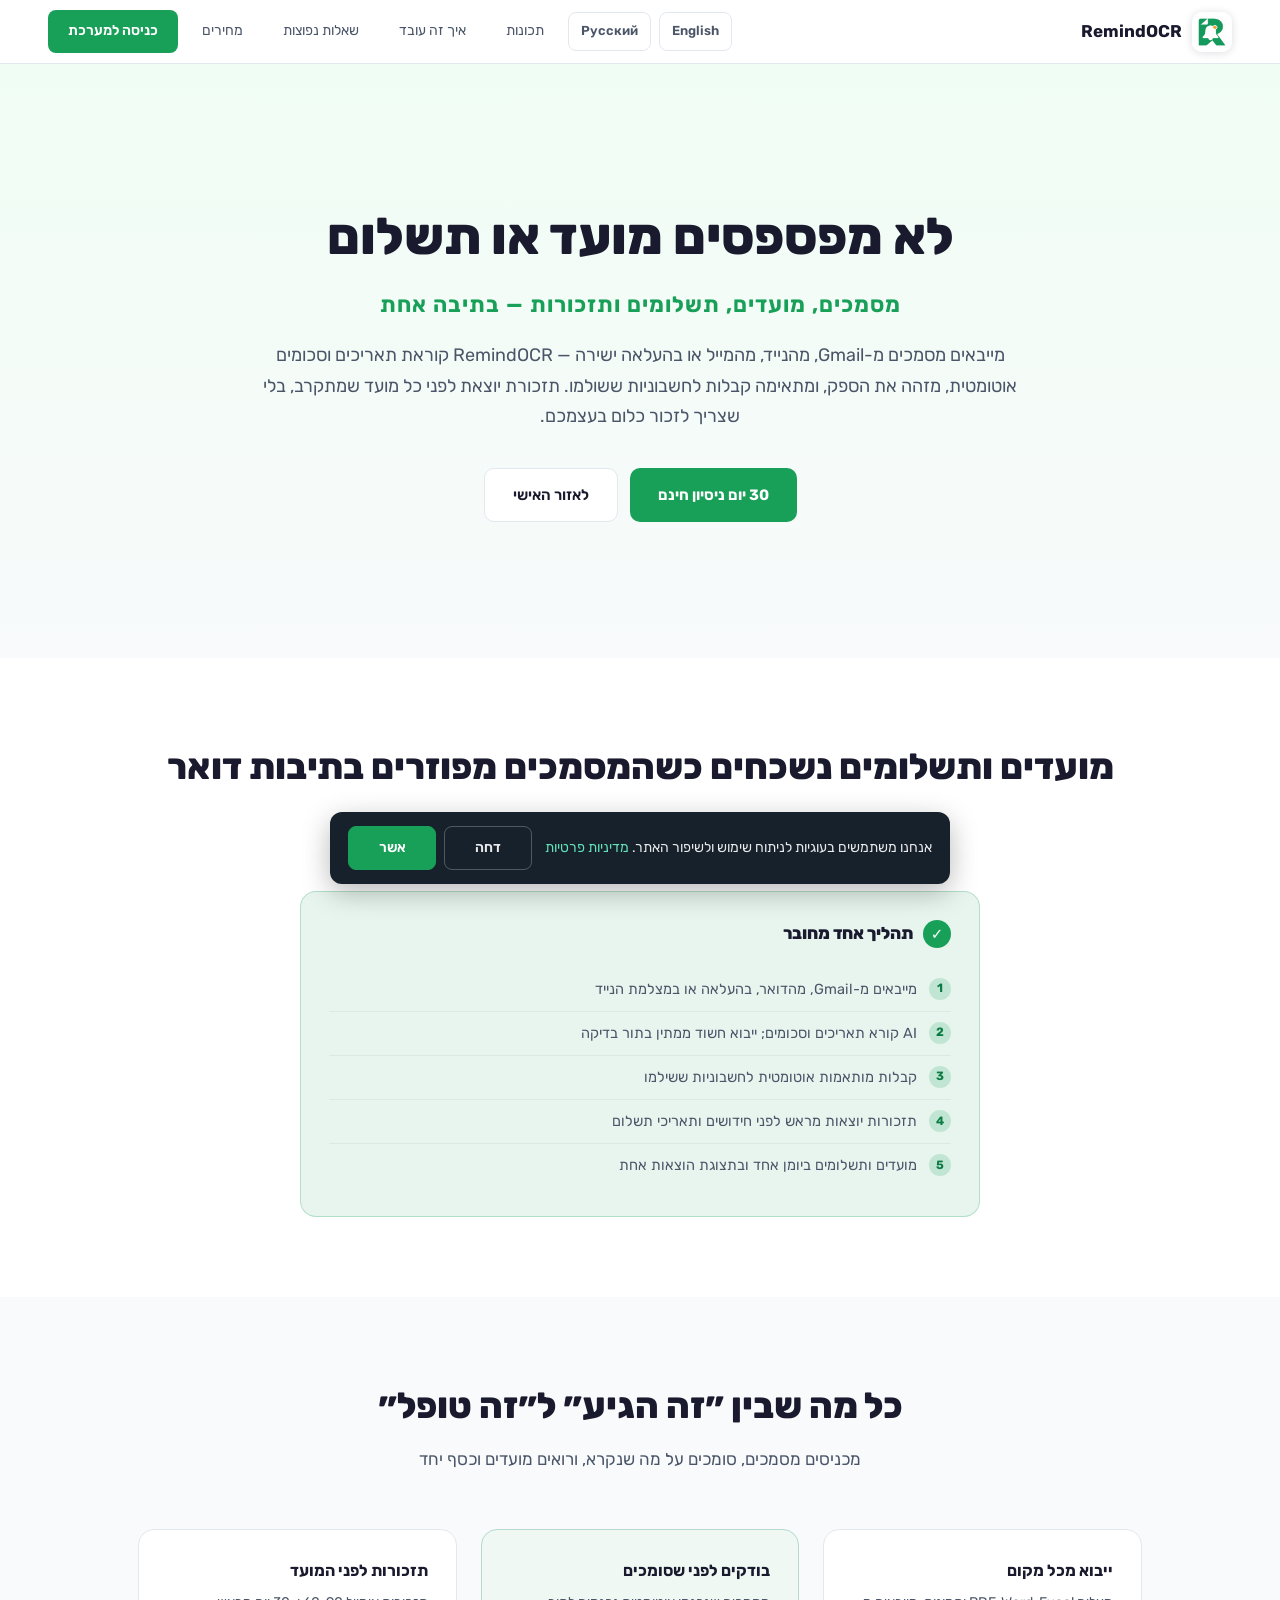
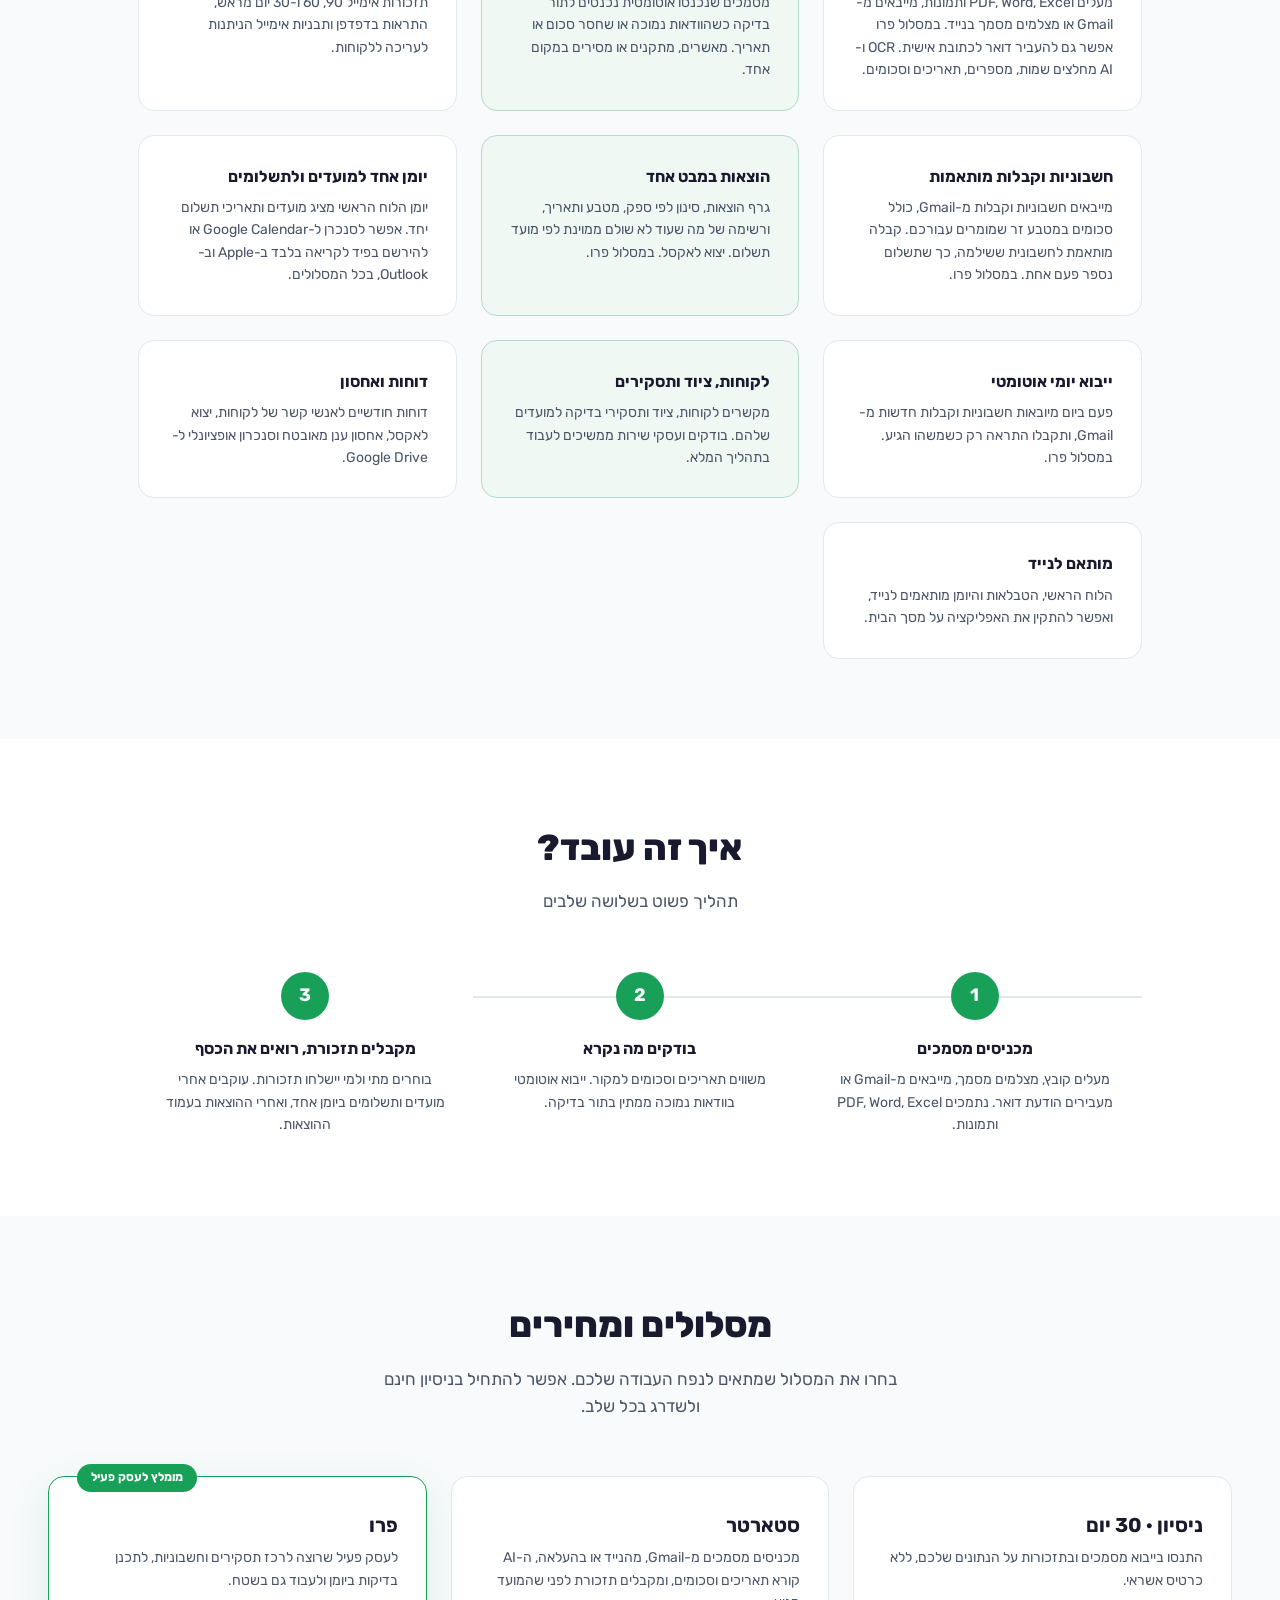
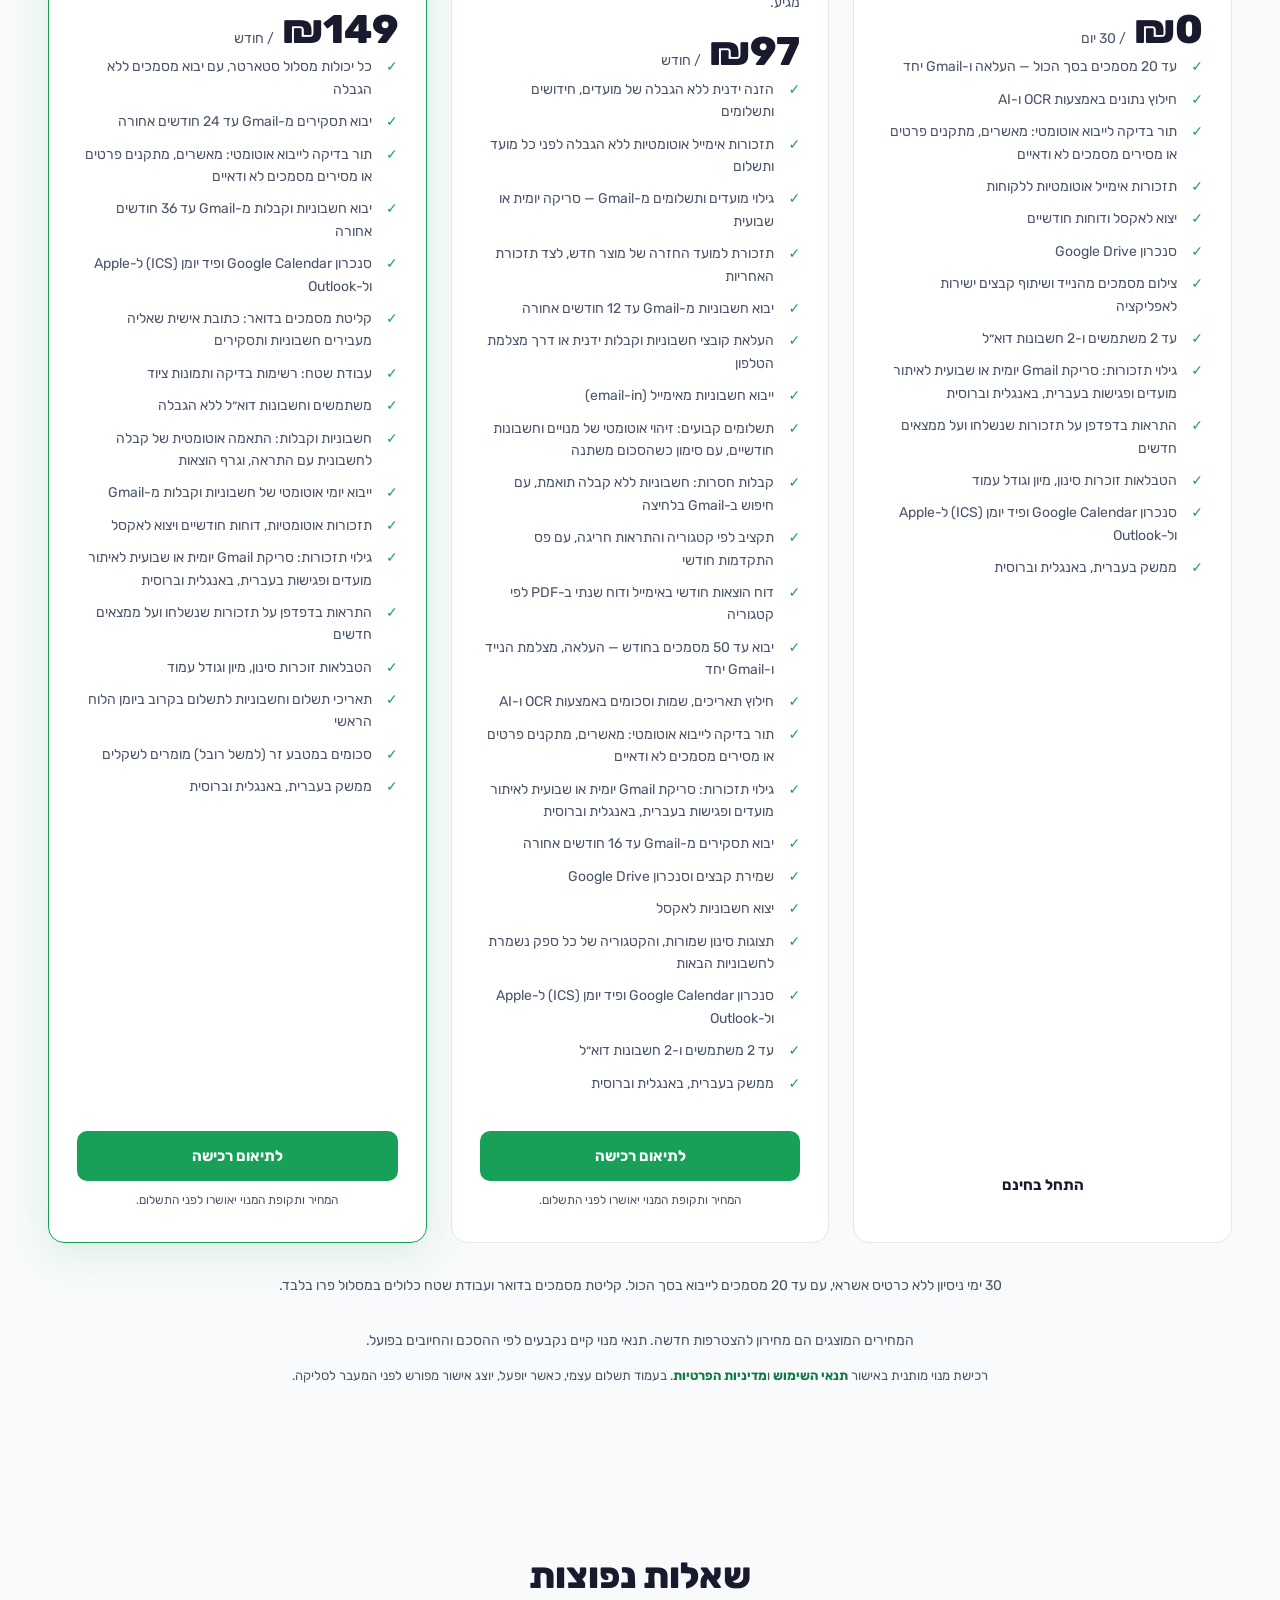
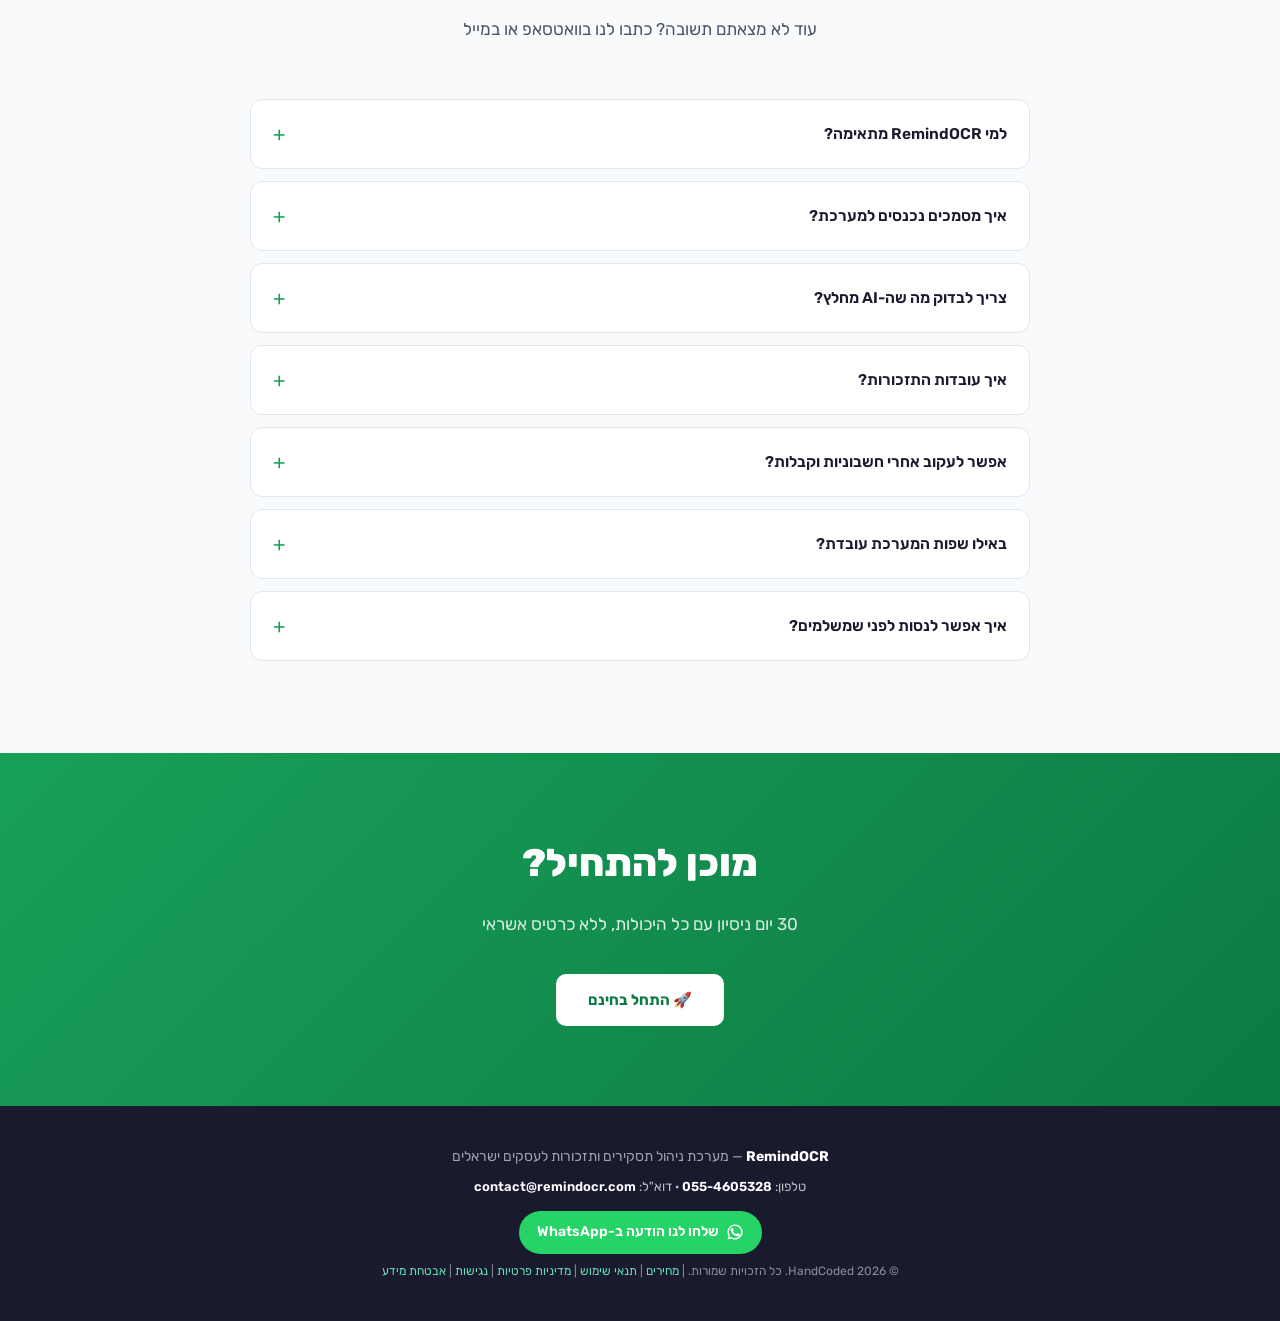
==== commit c3918ed1: "feat: remove digital plan, merge features into starter; EN/RU prices to ILS Co-Authored-By: Claude S" ====
--- a/index.html
+++ b/index.html
@@ -1252,21 +1252,12 @@
       <a class="plan__cta plan__cta--ghost" href="https://app.remindocr.com/login?tab=register">התחל בחינם</a>
 
     </article>
-<article class="plan" data-plan="digital">
-
-      <h3 class="plan__name">דיגיטלי</h3>
-      <p class="plan__blurb">למי שרוצה לעקוב אחרי מועדים ותשלומים ולקבל תזכורת לפני שמשהו פג.</p>
-      <div class="plan__price"><strong>₪49</strong><span class="plan__price-period">/ חודש</span></div>
-      <ul class="plan__features"><li>הזנה ידנית ללא הגבלה של מועדים, חידושים ותשלומים</li><li>תזכורות אימייל אוטומטיות ללא הגבלה לפני כל מועד ותשלום</li><li>גילוי מועדים ותשלומים מ-Gmail — סריקה יומית או שבועית</li><li>תזכורת למועד החזרה של מוצר חדש, לצד תזכורת האחריות</li><li>יבוא חשבוניות מ-Gmail — עד 12 חודשים אחורה</li><li>העלאת קובצי חשבוניות וקבלות ידנית או דרך מצלמת הטלפון</li><li>ייבוא חשבוניות מאימייל (email-in)</li><li>תשלומים קבועים: זיהוי אוטומטי של מנויים וחשבונות חודשיים, עם סימון כשהסכום משתנה</li><li>קבלות חסרות: חשבוניות ללא קבלה תואמת, עם חיפוש ב-Gmail בלחיצה</li><li>תקציב לפי קטגוריה והתראות חריגה, עם פס התקדמות חודשי</li><li>דוח הוצאות חודשי באימייל ודוח שנתי ב-PDF לפי קטגוריה</li><li>יצוא חשבוניות לאקסל</li><li>תצוגות סינון שמורות, והקטגוריה של כל ספק נשמרת לחשבוניות הבאות</li><li>התראות בדפדפן על תזכורות שנשלחו ועל ממצאים חדשים</li><li>סנכרון Google Calendar ופיד יומן (ICS) ל-Apple ול-Outlook</li><li>עד 2 משתמשים ו-2 חשבונות Gmail — הזמנת בן משפחה לחשבון</li><li>ממשק בעברית ובאנגלית</li></ul>
-      <a class="plan__cta plan__cta--primary" href="https://wa.me/972554605328?text=%D7%A9%D7%9C%D7%95%D7%9D%2C%20%D7%90%D7%A0%D7%99%20%D7%9E%D7%A2%D7%95%D7%A0%D7%99%D7%99%D7%9F%20%D7%9C%D7%A8%D7%9B%D7%95%D7%A9%20%D7%90%D7%AA%20%D7%94%D7%9E%D7%A1%D7%9C%D7%95%D7%9C%20%D7%93%D7%99%D7%92%D7%99%D7%98%D7%9C%D7%99%20%D7%A9%D7%9C%20RemindOCR." target="_blank" rel="noopener noreferrer">לתיאום רכישה</a>
-      <p class="plan__soon-note">המחיר ותקופת המנוי יאושרו לפני התשלום.</p>
-    </article>
 <article class="plan" data-plan="basic">
 
       <h3 class="plan__name">סטארטר</h3>
       <p class="plan__blurb">מכניסים מסמכים מ-Gmail, מהנייד או בהעלאה, ה-AI קורא תאריכים וסכומים, ומקבלים תזכורת לפני שהמועד מגיע.</p>
       <div class="plan__price"><strong>₪97</strong><span class="plan__price-period">/ חודש</span></div>
-      <ul class="plan__features"><li>כל יכולות מסלול דיגיטלי: מועדים, תזכורות ויומן</li><li>יבוא עד 50 מסמכים בחודש — העלאה, מצלמת הנייד ו-Gmail יחד</li><li>חילוץ תאריכים, שמות וסכומים באמצעות OCR ו-AI</li><li>תור בדיקה לייבוא אוטומטי: מאשרים, מתקנים פרטים או מסירים מסמכים לא ודאיים</li><li>גילוי תזכורות: סריקת Gmail יומית או שבועית לאיתור מועדים ופגישות בעברית ובאנגלית</li><li>יבוא תסקירים מ-Gmail עד 16 חודשים אחורה</li><li>שמירת קבצים וסנכרון Google Drive</li><li>כלי הוצאות: תשלומים קבועים, קבלות חסרות, תקציב לפי קטגוריה עם התראות ודוח שנתי ב-PDF</li><li>צילום מסמכים מהנייד ושיתוף קבצים ישירות לאפליקציה</li><li>התראות בדפדפן על תזכורות שנשלחו ועל ממצאים חדשים</li><li>הטבלאות זוכרות סינון, מיון וגודל עמוד</li><li>עד 2 משתמשים ו-2 חשבונות דוא״ל</li><li>ללא קליטת מסמכים בדואר או יבוא היסטוריית חשבוניות מ-Gmail</li><li>ממשק בעברית ובאנגלית</li></ul>
+      <ul class="plan__features"><li>הזנה ידנית ללא הגבלה של מועדים, חידושים ותשלומים</li><li>תזכורות אימייל אוטומטיות ללא הגבלה לפני כל מועד ותשלום</li><li>גילוי מועדים ותשלומים מ-Gmail — סריקה יומית או שבועית</li><li>תזכורת למועד החזרה של מוצר חדש, לצד תזכורת האחריות</li><li>יבוא חשבוניות מ-Gmail — עד 12 חודשים אחורה</li><li>העלאת קובצי חשבוניות וקבלות ידנית או דרך מצלמת הטלפון</li><li>ייבוא חשבוניות מאימייל (email-in)</li><li>תשלומים קבועים: זיהוי אוטומטי של מנויים וחשבונות חודשיים, עם סימון כשהסכום משתנה</li><li>קבלות חסרות: חשבוניות ללא קבלה תואמת, עם חיפוש ב-Gmail בלחיצה</li><li>תקציב לפי קטגוריה והתראות חריגה, עם פס התקדמות חודשי</li><li>דוח הוצאות חודשי באימייל ודוח שנתי ב-PDF לפי קטגוריה</li><li>יבוא עד 50 מסמכים בחודש — העלאה, מצלמת הנייד ו-Gmail יחד</li><li>חילוץ תאריכים, שמות וסכומים באמצעות OCR ו-AI</li><li>תור בדיקה לייבוא אוטומטי: מאשרים, מתקנים פרטים או מסירים מסמכים לא ודאיים</li><li>גילוי תזכורות: סריקת Gmail יומית או שבועית לאיתור מועדים ופגישות בעברית, באנגלית וברוסית</li><li>יבוא תסקירים מ-Gmail עד 16 חודשים אחורה</li><li>שמירת קבצים וסנכרון Google Drive</li><li>יצוא חשבוניות לאקסל</li><li>תצוגות סינון שמורות, והקטגוריה של כל ספק נשמרת לחשבוניות הבאות</li><li>סנכרון Google Calendar ופיד יומן (ICS) ל-Apple ול-Outlook</li><li>עד 2 משתמשים ו-2 חשבונות דוא״ל</li><li>ממשק בעברית, באנגלית וברוסית</li></ul>
       <a class="plan__cta plan__cta--primary" href="https://wa.me/972554605328?text=%D7%A9%D7%9C%D7%95%D7%9D%2C%20%D7%90%D7%A0%D7%99%20%D7%9E%D7%A2%D7%95%D7%A0%D7%99%D7%99%D7%9F%20%D7%9C%D7%A8%D7%9B%D7%95%D7%A9%20%D7%90%D7%AA%20%D7%94%D7%9E%D7%A1%D7%9C%D7%95%D7%9C%20%D7%A1%D7%98%D7%90%D7%A8%D7%98%D7%A8%20%D7%A9%D7%9C%20RemindOCR." target="_blank" rel="noopener noreferrer">לתיאום רכישה</a>
       <p class="plan__soon-note">המחיר ותקופת המנוי יאושרו לפני התשלום.</p>
     </article>
